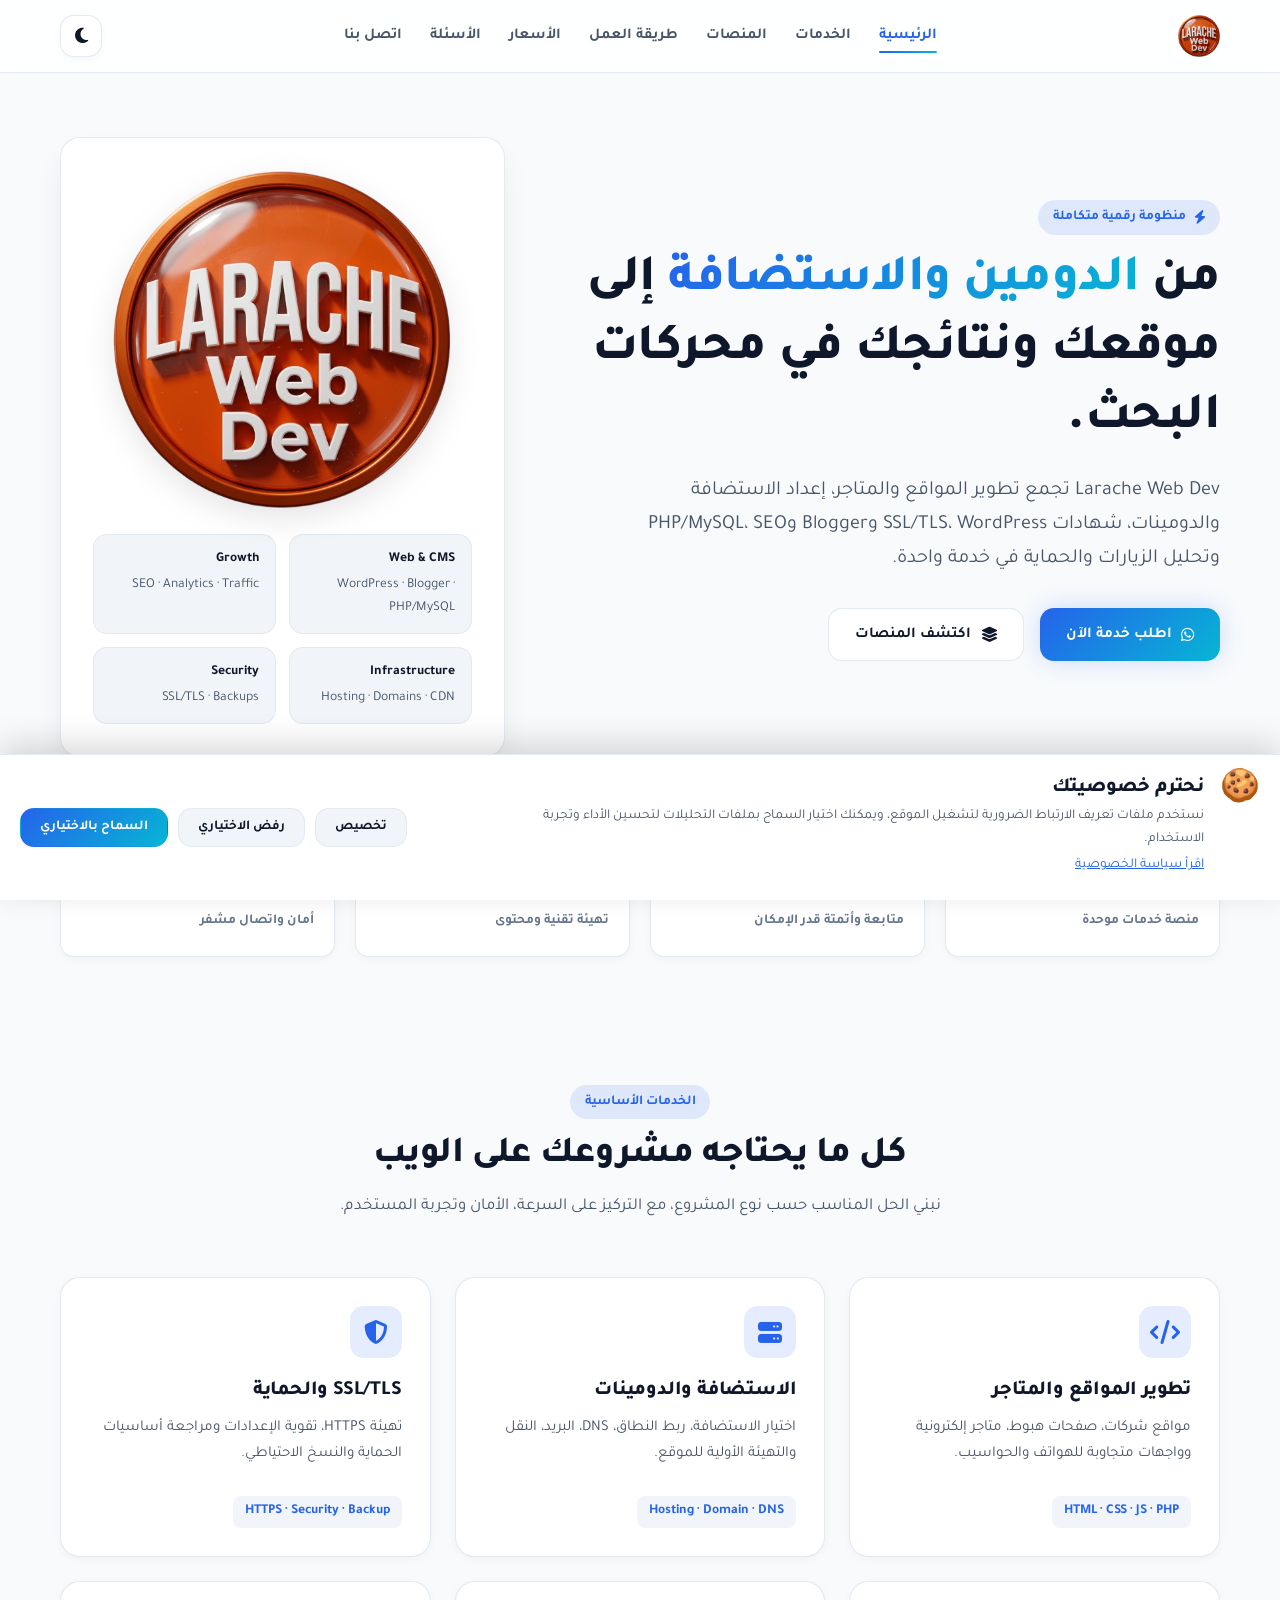
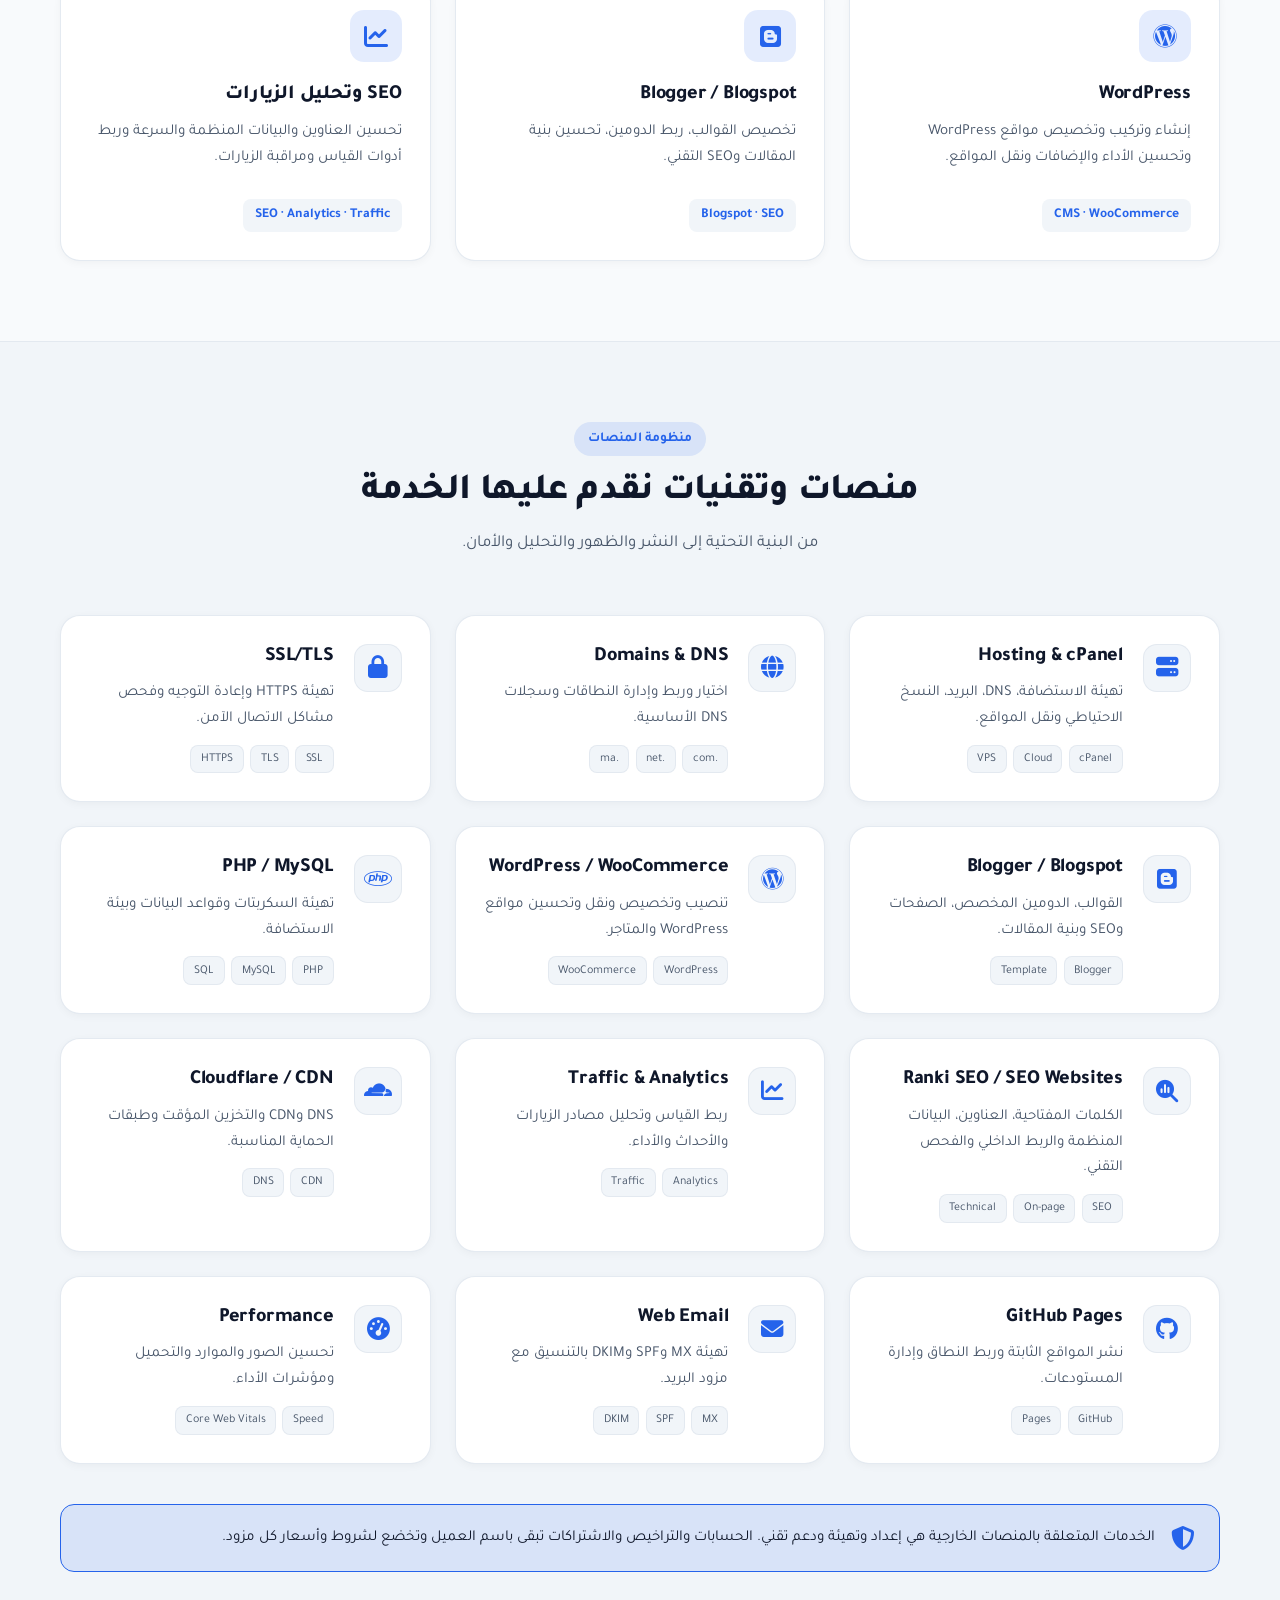
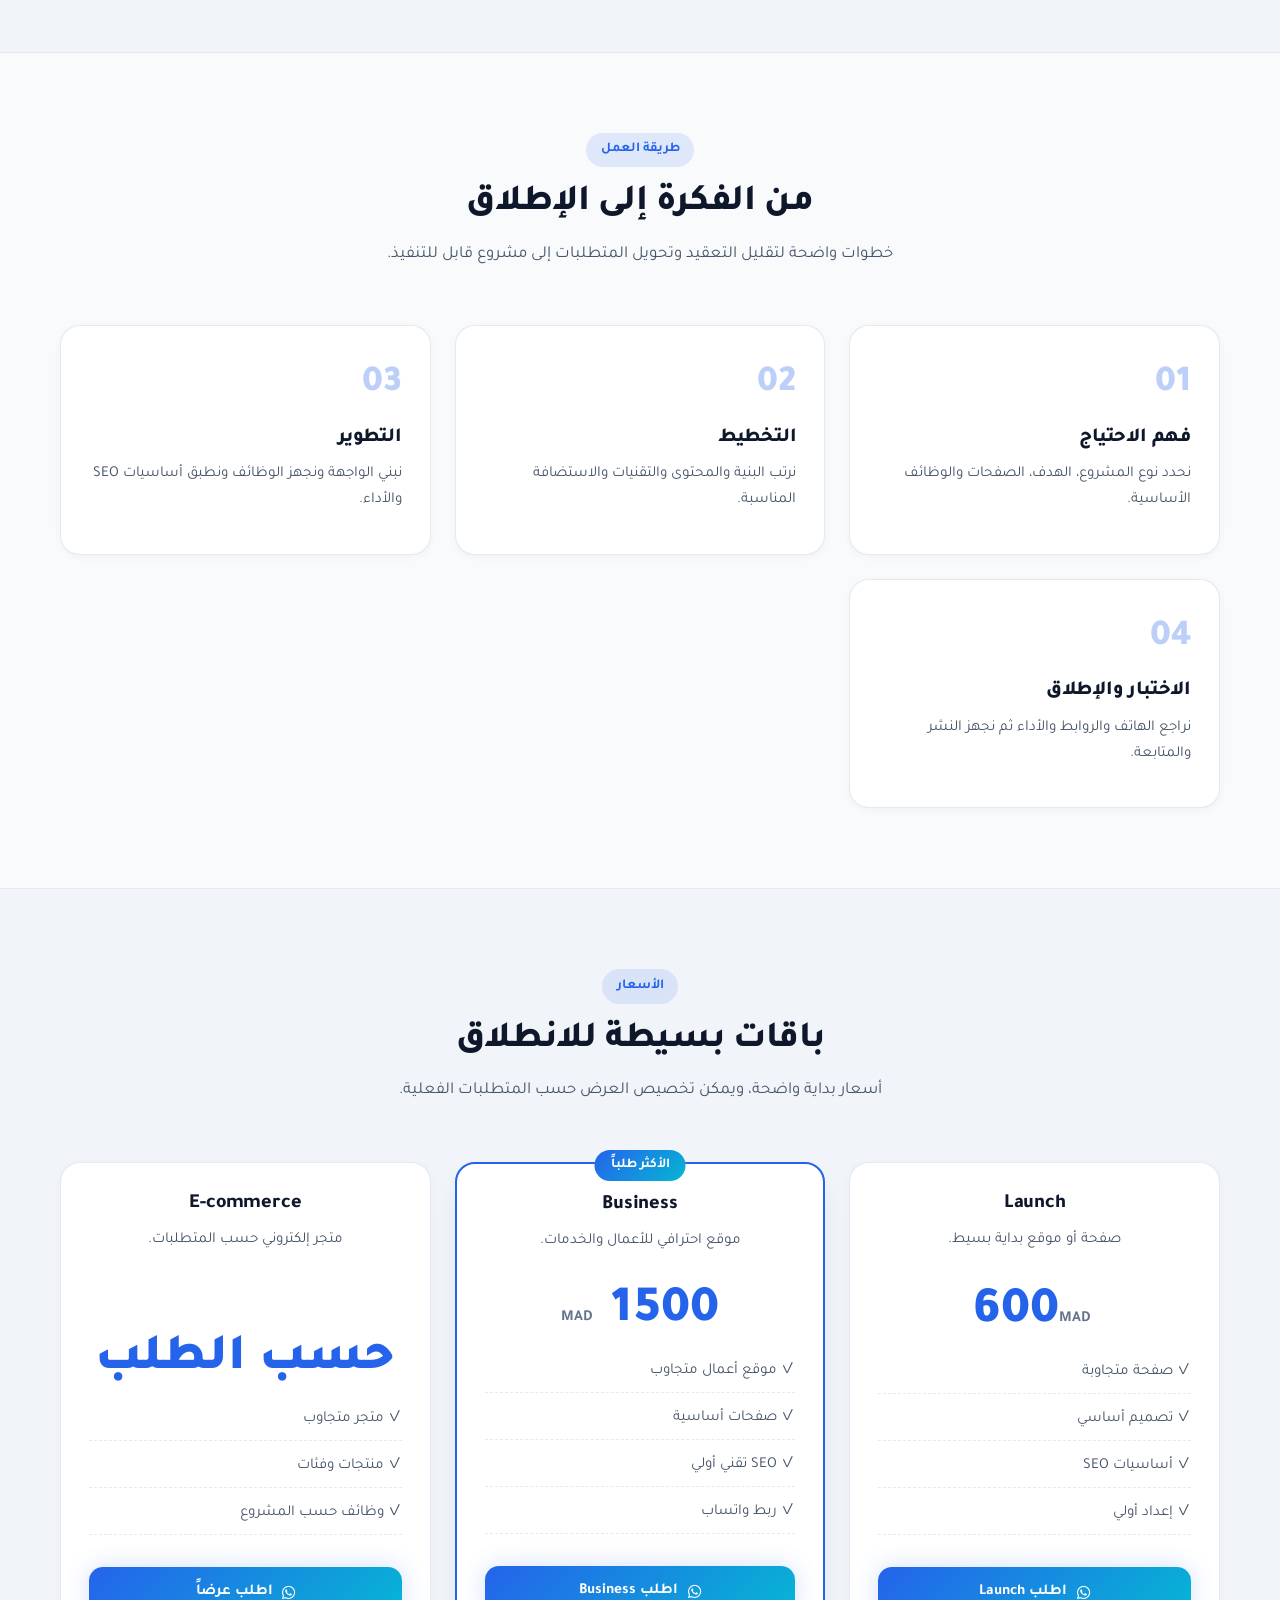
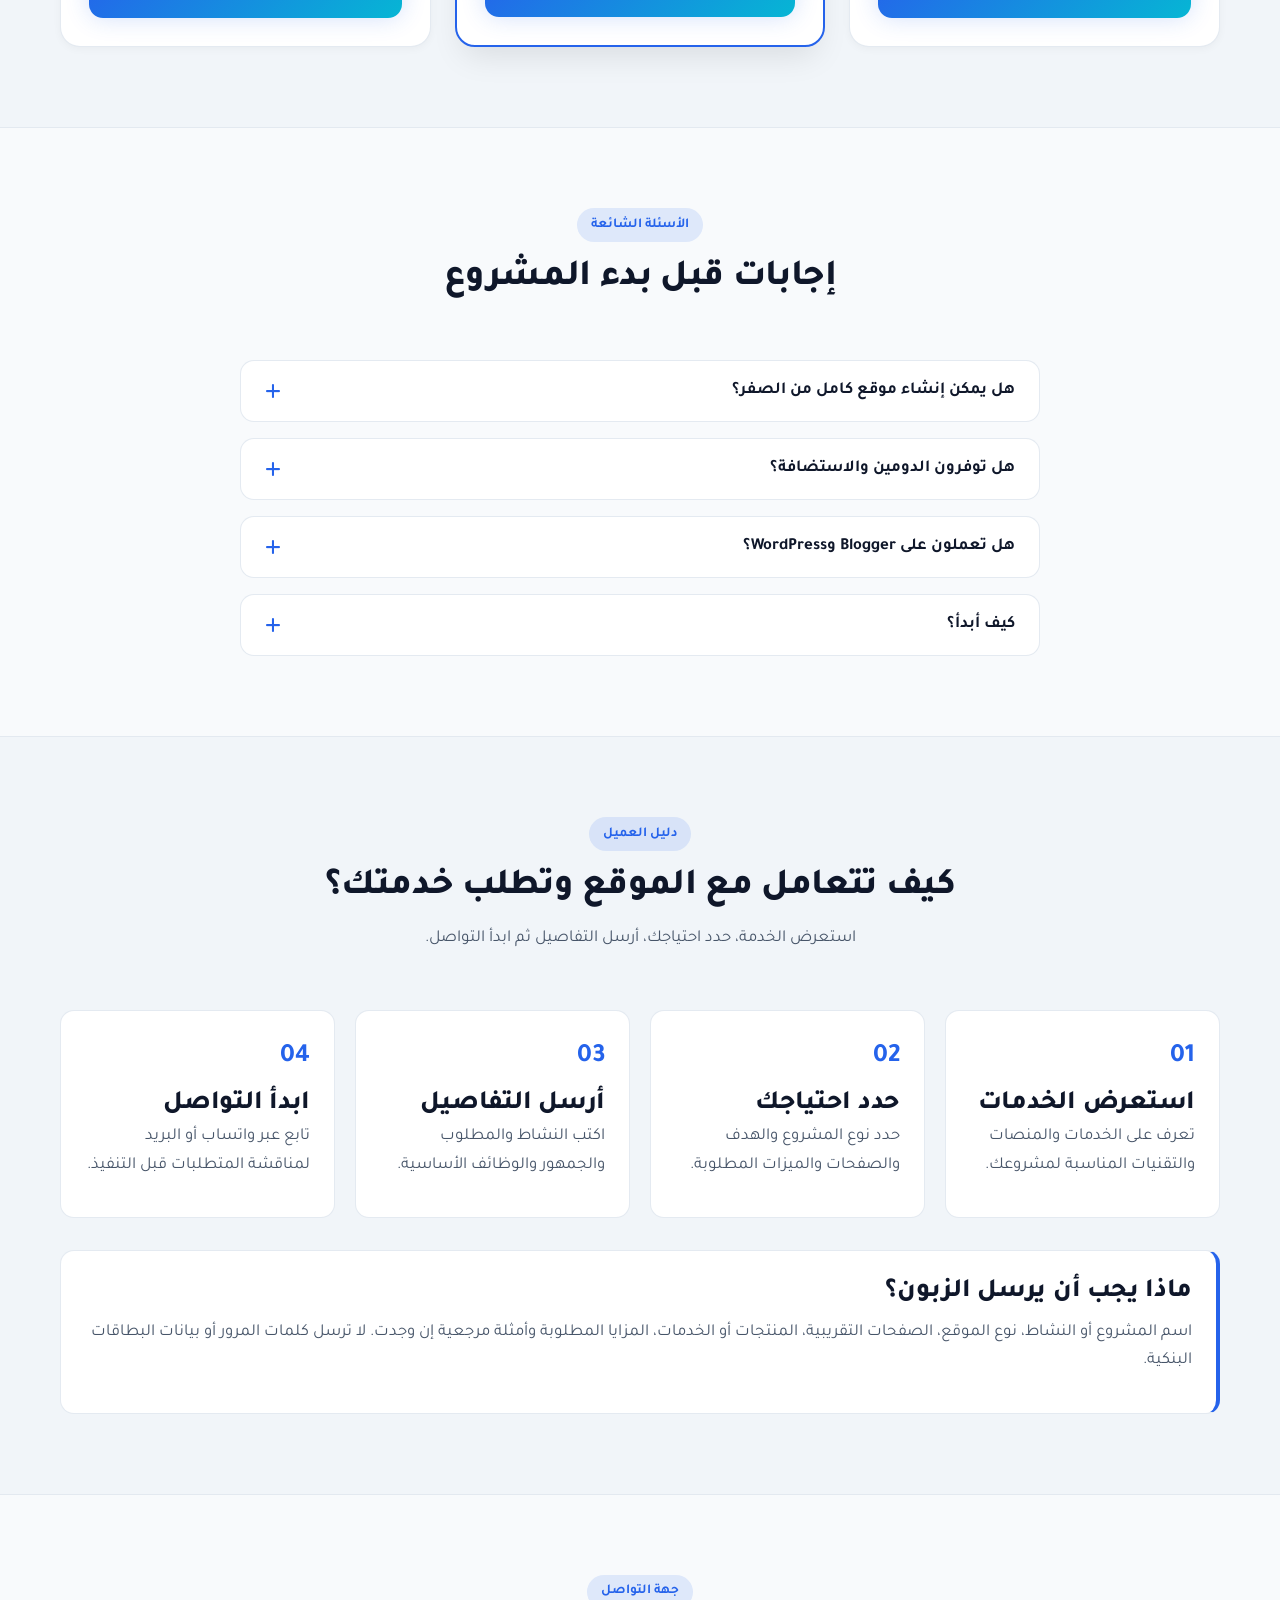
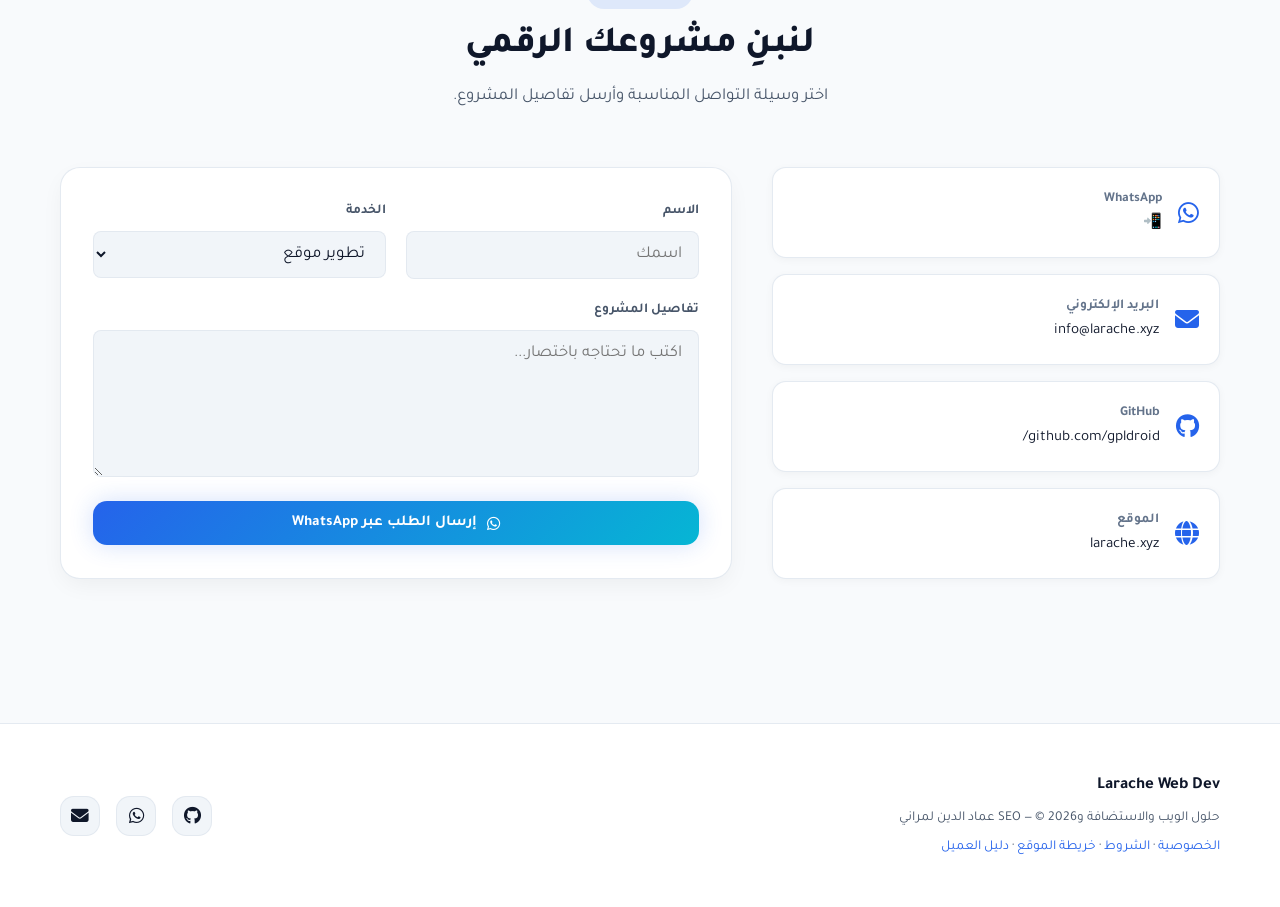
==== index.html @ 4e6a7433 "Fix WhatsApp package prices" ====
<!doctype html>
<html lang="ar" dir="rtl">
<head>
<meta charset="utf-8"><meta name="viewport" content="width=device-width,initial-scale=1">
<meta name="theme-color" content="#0b1220"><meta name="description" content="Larache Web Dev يقدم تطوير المواقع والمتاجر والاستضافة والدومينات وSSL وWordPress وBlogger وPHP/MySQL وSEO وتحليل الزيارات والحماية."> <meta name="keywords" content="Larache Web Dev, تطوير المواقع, تصميم المواقع, برمجة المواقع, استضافة المواقع, حجز الدومينات, شهادات SSL, Blogspot, Blogger, WordPress, PHP, MySQL, SEO, تحسين محركات البحث, زيادة زيارات المواقع, Traffic, Ranki SEO, خدمات الويب, خدمات تقنية, تطوير مواقع المغرب, تصميم مواقع المغرب, برمجة مواقع المغرب, خدمات الويب العرائش, تطوير المواقع العرائش, Larache Web Development"> <meta name="author" content="عماد الدين لمراني"><meta name="robots" content="index,follow,max-image-preview:large">
<link rel="canonical" href="https://larache.xyz/"><link rel="icon" href="/favicon.svg" type="image/svg+xml"><link rel="manifest" href="/manifest.webmanifest">
<meta property="og:type" content="website"><meta property="og:locale" content="ar_MA"><meta property="og:site_name" content="Larache Web Dev"><meta property="og:title" content="Larache Web Dev | حلول الويب والاستضافة وSEO"><meta property="og:description" content="من الدومين والاستضافة إلى تطوير المواقع وSEO والحماية وتحليل الزيارات."><meta property="og:url" content="https://larache.xyz/"><meta property="og:image" content="https://larache.xyz/assets/LARACHE%20LOGO.webp"><meta property="og:image:alt" content="شعار Larache Web Dev"><meta property="og:image:type" content="image/webp"><meta property="og:image:width" content="1200"><meta property="og:image:height" content="675">
<meta name="twitter:card" content="summary_large_image"><meta name="twitter:title" content="Larache Web Dev"><meta name="twitter:description" content="تطوير المواقع والاستضافة والدومينات وSSL وWordPress وBlogger وPHP/MySQL وSEO."><meta name="twitter:image" content="https://larache.xyz/assets/LARACHE%20LOGO.webp"><meta name="twitter:image:alt" content="شعار Larache Web Dev">
<link rel="preload" as="image" href="/assets/LARACHE%20LOGO.webp" type="image/webp" fetchpriority="high"><link rel="preload" as="style" href="/assets/css/style.css"><link rel="stylesheet" href="/assets/css/style.css"><link rel="preconnect" href="https://cdnjs.cloudflare.com" crossorigin><link rel="preload" as="style" href="https://cdnjs.cloudflare.com/ajax/libs/font-awesome/6.5.2/css/all.min.css" crossorigin><link rel="stylesheet" href="https://cdnjs.cloudflare.com/ajax/libs/font-awesome/6.5.2/css/all.min.css" media="print" onload="this.media='all'"><noscript><link rel="stylesheet" href="https://cdnjs.cloudflare.com/ajax/libs/font-awesome/6.5.2/css/all.min.css"></noscript>
<title>Larache Web Dev | تصميم المواقع والاستضافة وSEO</title>
<script type="application/ld+json">{"@context":"https://schema.org","@type":"ProfessionalService","name":"Larache Web Dev","url":"https://larache.xyz/","logo":"https://raw.githubusercontent.com/gpldroid/dev-v2/refs/heads/main/assets/LARACHE%20LOGO.webp","email":"info@larache.xyz","telephone":"+212783539816","areaServed":{"@type":"Country","name":"Morocco"},"founder":{"@type":"Person","name":"عماد الدين لمراني"},"knowsAbout":["Web Development","Hosting","Domains","SSL/TLS","WordPress","Blogger","PHP","MySQL","SEO","Analytics","Security"]}</script> <script async src="https://pagead2.googlesyndication.com/pagead/js/adsbygoogle.js?client=ca-pub-6996931662051674"
     crossorigin="anonymous"></script>
</head>
<body>
<a class="skip" href="#main">تخطي إلى المحتوى</a><div class="progress" id="progress"></div>
<header class="header"><div class="container nav">
<a class="brand" href="/" aria-label="Larache Web Dev"><img src="assets/LARACHE LOGO.webp" width="92" height="46" alt="شعار Larache Web Dev" decoding="async"></a>
<nav class="navlinks" aria-label="التنقل الرئيسي"><a href="#home">الرئيسية</a><a href="#services">الخدمات</a><a href="#platforms">المنصات</a><a href="#process">طريقة العمل</a><a href="#pricing">الأسعار</a><a href="#faq">الأسئلة</a><a href="#contact">اتصل بنا</a></nav>
<div class="actions"><button class="icon-btn" id="themeBtn" aria-label="تبديل المظهر"><i class="fa-solid fa-moon"></i></button><button class="icon-btn menu-btn" id="menuBtn" aria-label="فتح القائمة" aria-expanded="false" aria-controls="mobileNav"><i class="fa-solid fa-bars"></i></button></div></div>
<nav class="mobile-nav container" id="mobileNav" aria-label="التنقل على الهاتف"><a href="#home">الرئيسية</a><a href="#services">الخدمات</a><a href="#platforms">المنصات</a><a href="#process">طريقة العمل</a><a href="#pricing">الأسعار</a><a href="#faq">الأسئلة</a><a href="#contact">اتصل بنا</a></nav></header>
<main id="main">
<section class="hero" id="home"><div class="container hero-grid"><div><span class="eyebrow"><i class="fa-solid fa-bolt"></i> منظومة رقمية متكاملة</span><h1>من <span class="gradient">الدومين والاستضافة</span> إلى موقعك ونتائجك في محركات البحث.</h1><p>Larache Web Dev تجمع تطوير المواقع والمتاجر، إعداد الاستضافة والدومينات، شهادات SSL/TLS، WordPress وBlogger وPHP/MySQL، SEO وتحليل الزيارات والحماية في خدمة واحدة.</p><div class="cta"><a class="btn btn-primary" href="https://wa.me/212783539816"><i class="fa-brands fa-whatsapp"></i> اطلب خدمة الآن</a><a class="btn btn-ghost" href="#platforms"><i class="fa-solid fa-layer-group"></i> اكتشف المنصات</a></div></div><div class="hero-card"><div class="hero-logo"><img src="assets/LARACHE LOGO.webp" width="340" height="220" alt="شعار Larache Web Dev" fetchpriority="high" decoding="async"></div><div class="hero-mini"><div class="mini"><b>Web & CMS</b>WordPress · Blogger · PHP/MySQL</div><div class="mini"><b>Growth</b>SEO · Analytics · Traffic</div><div class="mini"><b>Infrastructure</b>Hosting · Domains · CDN</div><div class="mini"><b>Security</b>SSL/TLS · Backups</div></div></div></div><div class="container metrics"><div class="metric"><b>01</b><small>منصة خدمات موحدة</small></div><div class="metric"><b>24/7</b><small>متابعة وأتمتة قدر الإمكان</small></div><div class="metric"><b>SEO</b><small>تهيئة تقنية ومحتوى</small></div><div class="metric"><b>SSL</b><small>أمان واتصال مشفر</small></div></div></section>
<section class="section" id="services"><div class="container"><div class="section-head"><span class="kicker">الخدمات الأساسية</span><h2>كل ما يحتاجه مشروعك على الويب</h2><p>نبني الحل المناسب حسب نوع المشروع، مع التركيز على السرعة، الأمان وتجربة المستخدم.</p></div><div class="grid services">
<article class="card"><div class="service-icon"><i class="fa-solid fa-code"></i></div><h3>تطوير المواقع والمتاجر</h3><p>مواقع شركات، صفحات هبوط، متاجر إلكترونية وواجهات متجاوبة للهواتف والحواسيب.</p><span class="tag">HTML · CSS · JS · PHP</span></article>
<article class="card"><div class="service-icon"><i class="fa-solid fa-server"></i></div><h3>الاستضافة والدومينات</h3><p>اختيار الاستضافة، ربط النطاق، DNS، البريد، النقل والتهيئة الأولية للموقع.</p><span class="tag">Hosting · Domain · DNS</span></article>
<article class="card"><div class="service-icon"><i class="fa-solid fa-shield-halved"></i></div><h3>SSL/TLS والحماية</h3><p>تهيئة HTTPS، تقوية الإعدادات ومراجعة أساسيات الحماية والنسخ الاحتياطي.</p><span class="tag">HTTPS · Security · Backup</span></article>
<article class="card"><div class="service-icon"><i class="fa-brands fa-wordpress"></i></div><h3>WordPress</h3><p>إنشاء وتركيب وتخصيص مواقع WordPress وتحسين الأداء والإضافات ونقل المواقع.</p><span class="tag">CMS · WooCommerce</span></article>
<article class="card"><div class="service-icon"><i class="fa-brands fa-blogger"></i></div><h3>Blogger / Blogspot</h3><p>تخصيص القوالب، ربط الدومين، تحسين بنية المقالات وSEO التقني.</p><span class="tag">Blogspot · SEO</span></article>
<article class="card"><div class="service-icon"><i class="fa-solid fa-chart-line"></i></div><h3>SEO وتحليل الزيارات</h3><p>تحسين العناوين والبيانات المنظمة والسرعة وربط أدوات القياس ومراقبة الزيارات.</p><span class="tag">SEO · Analytics · Traffic</span></article>
</div></div></section>
<section class="section alt" id="platforms"><div class="container"><div class="section-head"><span class="kicker">منظومة المنصات</span><h2>منصات وتقنيات نقدم عليها الخدمة</h2><p>من البنية التحتية إلى النشر والظهور والتحليل والأمان.</p></div><div class="grid platforms">
<article class="card platform"><div class="platform-icon"><i class="fa-solid fa-server"></i></div><div><h3>Hosting & cPanel</h3><p>تهيئة الاستضافة، DNS، البريد، النسخ الاحتياطي ونقل المواقع.</p><div class="chips"><span>cPanel</span><span>Cloud</span><span>VPS</span></div></div></article>
<article class="card platform"><div class="platform-icon"><i class="fa-solid fa-globe"></i></div><div><h3>Domains & DNS</h3><p>اختيار وربط وإدارة النطاقات وسجلات DNS الأساسية.</p><div class="chips"><span>.com</span><span>.net</span><span>.ma</span></div></div></article>
<article class="card platform"><div class="platform-icon"><i class="fa-solid fa-lock"></i></div><div><h3>SSL/TLS</h3><p>تهيئة HTTPS وإعادة التوجيه وفحص مشاكل الاتصال الآمن.</p><div class="chips"><span>SSL</span><span>TLS</span><span>HTTPS</span></div></div></article>
<article class="card platform"><div class="platform-icon"><i class="fa-brands fa-blogger"></i></div><div><h3>Blogger / Blogspot</h3><p>القوالب، الدومين المخصص، الصفحات وSEO وبنية المقالات.</p><div class="chips"><span>Blogger</span><span>Template</span></div></div></article>
<article class="card platform"><div class="platform-icon"><i class="fa-brands fa-wordpress"></i></div><div><h3>WordPress / WooCommerce</h3><p>تنصيب وتخصيص ونقل وتحسين مواقع WordPress والمتاجر.</p><div class="chips"><span>WordPress</span><span>WooCommerce</span></div></div></article>
<article class="card platform"><div class="platform-icon"><i class="fa-brands fa-php"></i></div><div><h3>PHP / MySQL</h3><p>تهيئة السكربتات وقواعد البيانات وبيئة الاستضافة.</p><div class="chips"><span>PHP</span><span>MySQL</span><span>SQL</span></div></div></article>
<article class="card platform"><div class="platform-icon"><i class="fa-solid fa-magnifying-glass-chart"></i></div><div><h3>Ranki SEO / SEO Websites</h3><p>الكلمات المفتاحية، العناوين، البيانات المنظمة والربط الداخلي والفحص التقني.</p><div class="chips"><span>SEO</span><span>On-page</span><span>Technical</span></div></div></article>
<article class="card platform"><div class="platform-icon"><i class="fa-solid fa-chart-line"></i></div><div><h3>Traffic & Analytics</h3><p>ربط القياس وتحليل مصادر الزيارات والأحداث والأداء.</p><div class="chips"><span>Analytics</span><span>Traffic</span></div></div></article>
<article class="card platform"><div class="platform-icon"><i class="fa-brands fa-cloudflare"></i></div><div><h3>Cloudflare / CDN</h3><p>DNS وCDN والتخزين المؤقت وطبقات الحماية المناسبة.</p><div class="chips"><span>CDN</span><span>DNS</span></div></div></article>
<article class="card platform"><div class="platform-icon"><i class="fa-brands fa-github"></i></div><div><h3>GitHub Pages</h3><p>نشر المواقع الثابتة وربط النطاق وإدارة المستودعات.</p><div class="chips"><span>GitHub</span><span>Pages</span></div></div></article>
<article class="card platform"><div class="platform-icon"><i class="fa-solid fa-envelope"></i></div><div><h3>Web Email</h3><p>تهيئة MX وSPF وDKIM بالتنسيق مع مزود البريد.</p><div class="chips"><span>MX</span><span>SPF</span><span>DKIM</span></div></div></article>
<article class="card platform"><div class="platform-icon"><i class="fa-solid fa-gauge-high"></i></div><div><h3>Performance</h3><p>تحسين الصور والموارد والتحميل ومؤشرات الأداء.</p><div class="chips"><span>Speed</span><span>Core Web Vitals</span></div></div></article>
</div><div class="notice"><i class="fa-solid fa-shield-halved"></i><p>الخدمات المتعلقة بالمنصات الخارجية هي إعداد وتهيئة ودعم تقني. الحسابات والتراخيص والاشتراكات تبقى باسم العميل وتخضع لشروط وأسعار كل مزود.</p></div></div></section>
<section class="section" id="process"><div class="container"><div class="section-head"><span class="kicker">طريقة العمل</span><h2>من الفكرة إلى الإطلاق</h2><p>خطوات واضحة لتقليل التعقيد وتحويل المتطلبات إلى مشروع قابل للتنفيذ.</p></div><div class="grid process"><article class="card step"><span class="step-no">01</span><h3>فهم الاحتياج</h3><p>نحدد نوع المشروع، الهدف، الصفحات والوظائف الأساسية.</p></article><article class="card step"><span class="step-no">02</span><h3>التخطيط</h3><p>نرتب البنية والمحتوى والتقنيات والاستضافة المناسبة.</p></article><article class="card step"><span class="step-no">03</span><h3>التطوير</h3><p>نبني الواجهة ونجهز الوظائف ونطبق أساسيات SEO والأداء.</p></article><article class="card step"><span class="step-no">04</span><h3>الاختبار والإطلاق</h3><p>نراجع الهاتف والروابط والأداء ثم نجهز النشر والمتابعة.</p></article></div></div></section>
<section class="section alt" id="pricing"><div class="container"><div class="section-head"><span class="kicker">الأسعار</span><h2>باقات بسيطة للانطلاق</h2><p>أسعار بداية واضحة، ويمكن تخصيص العرض حسب المتطلبات الفعلية.</p></div><div class="grid pricing"><article class="card price"><h3>Launch</h3><p>صفحة أو موقع بداية بسيط.</p><div class="amount">600<small>MAD</small></div><ul class="features"><li>✓ صفحة متجاوبة</li><li>✓ تصميم أساسي</li><li>✓ أساسيات SEO</li><li>✓ إعداد أولي</li></ul><a class="btn btn-primary" href="https://wa.me/212783539816?text=أريد%20باقة%20Launch%20بسعر%20600%20درهم"><i class="fa-brands fa-whatsapp"></i> اطلب Launch</a></article><article class="card price featured"><span class="badge">الأكثر طلباً</span><h3>Business</h3><p>موقع احترافي للأعمال والخدمات.</p><div class="amount">1500 <small>MAD</small></div><ul class="features"><li>✓ موقع أعمال متجاوب</li><li>✓ صفحات أساسية</li><li>✓ SEO تقني أولي</li><li>✓ ربط واتساب</li></ul><a class="btn btn-primary" href="https://wa.me/212783539816?text=أريد%20باقة%20Business%20بسعر%201500%20درهم"><i class="fa-brands fa-whatsapp"></i> اطلب Business</a></article><article class="card price"><h3>E-commerce</h3><p>متجر إلكتروني حسب المتطلبات.</p><div class="amount">حسب الطلب</div><ul class="features"><li>✓ متجر متجاوب</li><li>✓ منتجات وفئات</li><li>✓ وظائف حسب المشروع</li></ul><a class="btn btn-primary" href="https://wa.me/212783539816?text=أريد%20عرض%20سعر%20لمتجر%20إلكتروني"><i class="fa-brands fa-whatsapp"></i> اطلب عرضاً</a></article></div></div></section>
<section class="section" id="faq"><div class="container"><div class="section-head"><span class="kicker">الأسئلة الشائعة</span><h2>إجابات قبل بدء المشروع</h2></div><div class="faq"><div class="faq-item"><button class="faq-q" type="button">هل يمكن إنشاء موقع كامل من الصفر؟<i class="fa-solid fa-plus"></i></button><div class="faq-a"><p>نعم، يمكن بناء موقع شركة أو صفحة هبوط أو متجر حسب المتطلبات، مع تصميم متجاوب وتجهيزات أساسية للأداء وSEO.</p></div></div><div class="faq-item"><button class="faq-q" type="button">هل توفرون الدومين والاستضافة؟<i class="fa-solid fa-plus"></i></button><div class="faq-a"><p>نساعد في الاختيار والشراء والربط والتهيئة. الحسابات والاشتراكات تكون باسم العميل.</p></div></div><div class="faq-item"><button class="faq-q" type="button">هل تعملون على Blogger وWordPress؟<i class="fa-solid fa-plus"></i></button><div class="faq-a"><p>نعم، تشمل الخدمات التخصيص والتهيئة والنقل وتحسين البنية والأداء وSEO حسب المنصة.</p></div></div><div class="faq-item"><button class="faq-q" type="button">كيف أبدأ؟<i class="fa-solid fa-plus"></i></button><div class="faq-a"><p>أرسل وصفاً مختصراً للمشروع عبر نموذج التواصل أو واتساب، وسنحدد المتطلبات والخطوة التالية.</p></div></div></div></div></section>
<section class="section alt" id="guide"><div class="container"><div class="section-head"><span class="kicker">دليل العميل</span><h2>كيف تتعامل مع الموقع وتطلب خدمتك؟</h2><p>استعرض الخدمة، حدد احتياجك، أرسل التفاصيل ثم ابدأ التواصل.</p></div><div class="guide-grid"><article class="guide-card"><b>01</b><h3>استعرض الخدمات</h3><p>تعرف على الخدمات والمنصات والتقنيات المناسبة لمشروعك.</p></article><article class="guide-card"><b>02</b><h3>حدد احتياجك</h3><p>حدد نوع المشروع والهدف والصفحات والميزات المطلوبة.</p></article><article class="guide-card"><b>03</b><h3>أرسل التفاصيل</h3><p>اكتب النشاط والمطلوب والجمهور والوظائف الأساسية.</p></article><article class="guide-card"><b>04</b><h3>ابدأ التواصل</h3><p>تابع عبر واتساب أو البريد لمناقشة المتطلبات قبل التنفيذ.</p></article></div><div class="guide-note"><h3>ماذا يجب أن يرسل الزبون؟</h3><p>اسم المشروع أو النشاط، نوع الموقع، الصفحات التقريبية، المنتجات أو الخدمات، المزايا المطلوبة وأمثلة مرجعية إن وجدت. لا ترسل كلمات المرور أو بيانات البطاقات البنكية.</p></div></div></section>
<section class="section" id="contact"><div class="container"><div class="section-head"><span class="kicker">جهة التواصل</span><h2>لنبنِ مشروعك الرقمي</h2><p>اختر وسيلة التواصل المناسبة وأرسل تفاصيل المشروع.</p></div><div class="contact"><div class="contact-info"><a class="contact-item" href="https://wa.me/212783539816"><i class="fa-brands fa-whatsapp"></i><span><b>WhatsApp</b>📲</span></a><a class="contact-item" href="mailto:info@larache.xyz"><i class="fa-solid fa-envelope"></i><span><b>البريد الإلكتروني</b>info@larache.xyz</span></a><a class="contact-item" href="https://github.com/gpldroid/"><i class="fa-brands fa-github"></i><span><b>GitHub</b>github.com/gpldroid/</span></a><div class="contact-item"><i class="fa-solid fa-globe"></i><span><b>الموقع</b>larache.xyz</span></div></div><form class="form" id="contactForm"><div class="form-grid"><div class="field"><label for="name">الاسم</label><input id="name" name="name" required autocomplete="name" placeholder="اسمك"></div><div class="field"><label for="service">الخدمة</label><select id="service" name="service"><option>تطوير موقع</option><option>متجر إلكتروني</option><option>WordPress</option><option>Blogger</option><option>استضافة ودومين</option><option>SEO</option><option>SSL / حماية</option><option>أخرى</option></select></div><div class="field full"><label for="message">تفاصيل المشروع</label><textarea id="message" name="message" rows="6" required placeholder="اكتب ما تحتاجه باختصار..."></textarea></div></div><button class="btn btn-primary" type="submit"><i class="fa-brands fa-whatsapp"></i> إرسال الطلب عبر WhatsApp</button></form></div></div></section>
</main>
<a class="float-wa" href="https://wa.me/212783539816" target="_blank" rel="noopener" aria-label="تواصل عبر WhatsApp" title="WhatsApp"><i class="fa-brands fa-whatsapp"></i></a>
<footer class="footer"><div class="container footer-grid"><div><strong>Larache Web Dev</strong><p>حلول الويب والاستضافة وSEO — © <span id="year"></span> عماد الدين لمراني</p><p><a href="/privacy.html">الخصوصية</a> · <a href="/terms.html">الشروط</a> · <a href="/sitemap.html">خريطة الموقع</a> · <a href="/instructions.html">دليل العميل</a></p></div><div class="social"><a href="https://github.com/gpldroid/dev-v2" aria-label="GitHub"><i class="fa-brands fa-github"></i></a><a href="https://wa.me/212783539816" aria-label="WhatsApp"><i class="fa-brands fa-whatsapp"></i></a><a href="mailto:info@larache.xyz" aria-label="Email"><i class="fa-solid fa-envelope"></i></a></div></div></footer>
<script src="/assets/js/app.js"></script>
<script src="/assets/js/consent.js" defer></script>
</body></html>
---- assets/css/style.css ----
/* ==========================================================================

FONTS IMPORT & ROOT VARIABLES
========================================================================== */
@import url('https://fonts.googleapis.com/css2?family=Cairo:wght@400;600;700;800&family=IBM+Plex+Sans+Arabic:wght@400;500;600;700&family=Tajawal:wght@400;500;700;800;900&display=swap');

:root {
/* Typography */
--font-main: 'Tajawal', 'Cairo', 'IBM Plex Sans Arabic', system-ui, -apple-system, sans-serif;
--lh-body: 1.7;
--lh-heading: 1.35;

/* Font Scale (Fluid Typography) */
--fs-xs: clamp(0.75rem, 0.72rem + 0.2vw, 0.85rem);
--fs-sm: clamp(0.85rem, 0.8rem + 0.3vw, 0.95rem);
--fs-base: clamp(0.95rem, 0.9rem + 0.35vw, 1.05rem);
--fs-md: clamp(1.1rem, 1rem + 0.5vw, 1.25rem);
--fs-lg: clamp(1.35rem, 1.25rem + 0.7vw, 1.65rem);
--fs-xl: clamp(1.75rem, 1.5rem + 1.2vw, 2.3rem);
--fs-2xl: clamp(2.2rem, 1.8rem + 1.8vw, 3.2rem);

/* Light Theme Colors */
--bg-main: #f8fafc;
--bg-card: #ffffff;
--bg-alt: #f1f5f9;
--bg-header: rgba(255, 255, 255, 0.85);
--bg-glass: rgba(255, 255, 255, 0.75);

--text-primary: #0f172a;
--text-secondary: #475569;
--text-muted: #64748b;

--border-color: rgba(226, 232, 240, 0.9);
--border-glass: rgba(255, 255, 255, 0.4);

/* Brand Colors & Gradients */
--brand-primary: #2563eb;
--brand-hover: #1d4ed8;
--brand-accent: #06b6d4;
--brand-gradient: linear-gradient(135deg, #2563eb 0%, #06b6d4 100%);
--brand-glow: rgba(37, 99, 235, 0.12);

/* Shadows & Glassmorphism */
--shadow-sm: 0 2px 8px rgba(0, 0, 0, 0.04);
--shadow-md: 0 8px 24px -4px rgba(0, 0, 0, 0.06);
--shadow-lg: 0 16px 32px -8px rgba(0, 0, 0, 0.1);
--shadow-glow: 0 0 25px rgba(37, 99, 235, 0.2);

/* Layout & Corners */
--radius-sm: 8px;
--radius-md: 14px;
--radius-lg: 20px;
--radius-full: 9999px;
--transition: all 0.3s cubic-bezier(0.4, 0, 0.2, 1);
--container-max: 1200px;
}

/* Dark Theme Overrides (Controlled via html.dark in app.js) */
html.dark {
--bg-main: #0b1220;
--bg-card: #111a2e;
--bg-alt: #0e1628;
--bg-header: rgba(11, 18, 32, 0.85);
--bg-glass: rgba(17, 26, 46, 0.75);

--text-primary: #f8fafc;
--text-secondary: #cbd5e1;
--text-muted: #94a3b8;

--border-color: rgba(255, 255, 255, 0.08);
--border-glass: rgba(255, 255, 255, 0.12);

--brand-primary: #3b82f6;
--brand-hover: #60a5fa;
--brand-accent: #22d3ee;
--brand-gradient: linear-gradient(135deg, #3b82f6 0%, #22d3ee 100%);
--brand-glow: rgba(59, 130, 246, 0.2);

--shadow-sm: 0 2px 8px rgba(0, 0, 0, 0.3);
--shadow-md: 0 10px 30px -5px rgba(0, 0, 0, 0.4);
--shadow-lg: 0 20px 40px -10px rgba(0, 0, 0, 0.5);
--shadow-glow: 0 0 30px rgba(59, 130, 246, 0.25);
}

/* ==========================================================================
2. GLOBAL BASE STYLES & RESET
========================================================================== */
*, *::before, *::after {
box-sizing: border-box;
margin: 0;
padding: 0;
}

html {
scroll-behavior: smooth;
font-size: 16px;
text-size-adjust: 100%;
}

body {
font-family: var(--font-main);
font-size: var(--fs-base);
line-height: var(--lh-body);
color: var(--text-primary);
background-color: var(--bg-main);
direction: rtl;
text-align: right;
overflow-x: hidden;
transition: background-color 0.3s ease, color 0.3s ease;
min-height: 100vh;
}

/* Lock scrolling only when modal explicitly requests it */
body.cookie-lock {
overflow: hidden !important;
}

a {
color: var(--brand-primary);
text-decoration: none;
transition: var(--transition);
pointer-events: auto;
}

a:hover {
color: var(--brand-hover);
}

img {
max-width: 100%;
height: auto;
display: block;
}

button, input, select, textarea {
font-family: inherit;
font-size: inherit;
color: inherit;
border: none;
outline: none;
background: none;
}

button {
cursor: pointer;
pointer-events: auto;
}

/* Skip link for Accessibility */
.skip {
position: absolute;
top: -100px;
right: 1rem;
background: var(--brand-primary);
color: #fff;
padding: 0.5rem 1rem;
border-radius: var(--radius-sm);
z-index: 10001;
transition: top 0.2s ease;
}

.skip:focus {
top: 1rem;
}

/* Scroll Progress Bar (Controlled via #progress in app.js) */
.progress {
position: fixed;
top: 0;
right: 0;
left: 0;
height: 3px;
background: var(--brand-gradient);
z-index: 10001;
transform-origin: right;
pointer-events: none;
width: 0%;
transition: width 0.1s linear;
}

.container {
width: 100%;
max-width: var(--container-max);
margin-inline: auto;
padding-inline: 1.25rem;
}

/* ==========================================================================
3. TYPOGRAPHY & HEADINGS
========================================================================== */
h1, h2, h3, h4, h5, h6 {
line-height: var(--lh-heading);
color: var(--text-primary);
font-weight: 800;
letter-spacing: -0.01em;
}

h1 { font-size: var(--fs-2xl); }
h2 { font-size: var(--fs-xl); }
h3 { font-size: var(--fs-lg); }

p {
color: var(--text-secondary);
margin-bottom: 0.8rem;
}

.gradient {
background: var(--brand-gradient);
-webkit-background-clip: text;
-webkit-text-fill-color: transparent;
display: inline-block;
}

.eyebrow, .kicker {
display: inline-flex;
align-items: center;
gap: 0.5rem;
font-size: var(--fs-xs);
font-weight: 700;
color: var(--brand-primary);
background: var(--brand-glow);
padding: 0.35rem 0.9rem;
border-radius: var(--radius-full);
margin-bottom: 0.75rem;
text-transform: uppercase;
}

/* ==========================================================================
4. HEADER & NAVIGATION
========================================================================== */
.header {
position: sticky;
top: 0;
z-index: 1000;
background: var(--bg-header);
backdrop-filter: blur(12px);
-webkit-backdrop-filter: blur(12px);
border-bottom: 1px solid var(--border-color);
transition: var(--transition);
}

.nav {
display: flex;
align-items: center;
justify-content: space-between;
height: 72px;
}

.brand img {
height: 42px;
width: auto;
object-fit: contain;
}

.navlinks {
display: flex;
align-items: center;
gap: 1.75rem;
}

.navlinks a {
color: var(--text-secondary);
font-weight: 600;
font-size: var(--fs-sm);
position: relative;
padding: 0.25rem 0;
}

.navlinks a:hover,
.navlinks a.active {
color: var(--brand-primary);
}

.navlinks a::after {
content: '';
position: absolute;
bottom: 0;
right: 0;
width: 0;
height: 2px;
background: var(--brand-gradient);
transition: var(--transition);
border-radius: var(--radius-full);
}

.navlinks a:hover::after,
.navlinks a.active::after {
width: 100%;
}

.actions {
display: flex;
align-items: center;
gap: 0.75rem;
}

.icon-btn {
width: 42px;
height: 42px;
display: inline-flex;
align-items: center;
justify-content: center;
border-radius: var(--radius-md);
background: var(--bg-card);
border: 1px solid var(--border-color);
color: var(--text-primary);
font-size: 1.1rem;
transition: var(--transition);
box-shadow: var(--shadow-sm);
cursor: pointer;
}

.icon-btn:hover {
background: var(--brand-glow);
border-color: var(--brand-primary);
color: var(--brand-primary);
transform: translateY(-2px);
}

.menu-btn {
display: none;
}

/* Mobile Nav Menu (Controlled via #mobileNav.open in app.js) */
.mobile-nav {
display: none;
flex-direction: column;
gap: 0.5rem;
padding: 1rem;
background: var(--bg-card);
border-bottom: 1px solid var(--border-color);
box-shadow: var(--shadow-md);
}

.mobile-nav.open {
display: flex;
}

.mobile-nav a {
padding: 0.75rem 1rem;
font-weight: 600;
color: var(--text-primary);
border-radius: var(--radius-sm);
}

.mobile-nav a:hover,
.mobile-nav a.active {
background: var(--bg-alt);
color: var(--brand-primary);
}

@media (max-width: 900px) {
.navlinks { display: none; }
.menu-btn { display: inline-flex; }
}

/* ==========================================================================
5. BUTTONS & UI ELEMENTS
========================================================================== */
.btn {
display: inline-flex;
align-items: center;
justify-content: center;
gap: 0.6rem;
padding: 0.8rem 1.6rem;
font-size: var(--fs-sm);
font-weight: 700;
border-radius: var(--radius-md);
transition: var(--transition);
text-align: center;
cursor: pointer;
white-space: nowrap;
}

.btn-primary {
background: var(--brand-gradient);
color: #ffffff !important;
box-shadow: var(--shadow-glow);
}

.btn-primary:hover {
transform: translateY(-3px);
box-shadow: 0 10px 25px rgba(37, 99, 235, 0.35);
}

.btn-ghost {
background: var(--bg-card);
color: var(--text-primary);
border: 1px solid var(--border-color);
}

.btn-ghost:hover {
background: var(--bg-alt);
border-color: var(--brand-primary);
color: var(--brand-primary);
transform: translateY(-3px);
}

/* ==========================================================================
6. HERO SECTION
========================================================================== */
.hero {
padding: 4rem 0 3rem;
position: relative;
}

.hero-grid {
display: grid;
grid-template-columns: 1.2fr 0.8fr;
gap: 3rem;
align-items: center;
}

.hero h1 {
margin-bottom: 1.25rem;
}

.hero p {
font-size: var(--fs-md);
margin-bottom: 2rem;
max-width: 600px;
}

.cta {
display: flex;
flex-wrap: wrap;
gap: 1rem;
margin-bottom: 2rem;
}

.hero-card {
background: var(--bg-card);
border: 1px solid var(--border-color);
border-radius: var(--radius-lg);
padding: 2rem;
box-shadow: var(--shadow-lg);
text-align: center;
backdrop-filter: blur(10px);
position: relative;
}

.hero-logo img {
margin: 0 auto 1.5rem;
filter: drop-shadow(0 10px 15px rgba(0, 0, 0, 0.1));
}

.hero-mini {
display: grid;
grid-template-columns: repeat(2, 1fr);
gap: 0.8rem;
}

.mini {
background: var(--bg-alt);
padding: 0.8rem 1rem;
border-radius: var(--radius-md);
font-size: var(--fs-xs);
color: var(--text-secondary);
text-align: right;
border: 1px solid var(--border-color);
}

.mini b {
display: block;
color: var(--text-primary);
font-weight: 700;
margin-bottom: 0.2rem;
}

/* Metrics Bar */
.metrics {
display: grid;
grid-template-columns: repeat(auto-fit, minmax(180px, 1fr));
gap: 1.25rem;
margin-top: 3.5rem;
padding-top: 2rem;
border-top: 1px solid var(--border-color);
}

.metric {
background: var(--bg-card);
padding: 1.25rem;
border-radius: var(--radius-md);
border: 1px solid var(--border-color);
box-shadow: var(--shadow-sm);
}

.metric b {
font-size: var(--fs-xl);
color: var(--brand-primary);
display: block;
font-weight: 900;
line-height: 1.1;
}

.metric small {
font-size: var(--fs-xs);
color: var(--text-muted);
font-weight: 600;
}

@media (max-width: 900px) {
.hero-grid { grid-template-columns: 1fr; gap: 2.5rem; }
.hero { text-align: center; }
.hero p { margin-inline: auto; }
.cta { justify-content: center; }
.mini { text-align: center; }
}

/* ==========================================================================
7. SECTIONS & CARDS
========================================================================== */
.section {
padding: 5rem 0;
}

.section.alt {
background: var(--bg-alt);
border-block: 1px solid var(--border-color);
}

.section-head {
text-align: center;
max-width: 650px;
margin: 0 auto 3.5rem;
}

.section-head h2 {
margin-bottom: 0.75rem;
}

.grid {
display: grid;
grid-template-columns: repeat(auto-fit, minmax(300px, 1fr));
gap: 1.5rem;
}

/* Standard Card Style */
.card {
background: var(--bg-card);
border: 1px solid var(--border-color);
border-radius: var(--radius-lg);
padding: 1.75rem;
transition: var(--transition);
box-shadow: var(--shadow-sm);
display: flex;
flex-direction: column;
position: relative;
}

.card:hover {
transform: translateY(-5px);
box-shadow: var(--shadow-md);
border-color: var(--brand-primary);
}

/* Services */
.service-icon {
width: 52px;
height: 52px;
background: var(--brand-glow);
color: var(--brand-primary);
border-radius: var(--radius-md);
display: flex;
align-items: center;
justify-content: center;
font-size: 1.5rem;
margin-bottom: 1.25rem;
}

.card h3 {
margin-bottom: 0.6rem;
font-size: var(--fs-md);
}

.card p {
font-size: var(--fs-sm);
flex-grow: 1;
}

.tag {
display: inline-block;
margin-top: 1rem;
font-size: var(--fs-xs);
color: var(--brand-primary);
font-weight: 700;
background: var(--bg-alt);
padding: 0.3rem 0.75rem;
border-radius: var(--radius-sm);
width: fit-content;
}

/* Platforms Grid */
.platform {
flex-direction: row;
gap: 1.25rem;
align-items: flex-start;
}

.platform-icon {
width: 48px;
height: 48px;
background: var(--bg-alt);
color: var(--brand-primary);
border-radius: var(--radius-md);
display: flex;
align-items: center;
justify-content: center;
font-size: 1.4rem;
flex-shrink: 0;
border: 1px solid var(--border-color);
}

.chips {
display: flex;
flex-wrap: wrap;
gap: 0.4rem;
margin-top: 0.8rem;
}

.chips span {
font-size: 0.75rem;
background: var(--bg-alt);
padding: 0.2rem 0.6rem;
border-radius: var(--radius-sm);
color: var(--text-secondary);
border: 1px solid var(--border-color);
}

.notice {
margin-top: 2.5rem;
background: var(--brand-glow);
border: 1px solid var(--brand-primary);
border-radius: var(--radius-md);
padding: 1.25rem 1.5rem;
display: flex;
align-items: center;
gap: 1rem;
}

.notice i {
font-size: 1.5rem;
color: var(--brand-primary);
}

.notice p {
margin: 0;
font-size: var(--fs-sm);
color: var(--text-primary);
}

/* Process Steps */
.step {
position: relative;
}

.step-no {
font-size: var(--fs-xl);
font-weight: 900;
color: var(--brand-primary);
opacity: 0.3;
margin-bottom: 0.5rem;
}

/* ==========================================================================
8. PRICING SECTION
========================================================================== */
.pricing {
grid-template-columns: repeat(auto-fit, minmax(280px, 1fr));
align-items: stretch;
}

.price {
text-align: center;
position: relative;
}

.price.featured {
border: 2px solid var(--brand-primary);
box-shadow: var(--shadow-lg);
}

.price .badge {
position: absolute;
top: -14px;
right: 50%;
transform: translateX(50%);
background: var(--brand-gradient);
color: #fff;
padding: 0.25rem 1rem;
border-radius: var(--radius-full);
font-size: var(--fs-xs);
font-weight: 700;
}

.amount {
font-size: var(--fs-2xl);
font-weight: 900;
color: var(--brand-primary);
margin: 1.25rem 0;
line-height: 1;
}

.amount small {
font-size: var(--fs-sm);
color: var(--text-muted);
font-weight: 600;
margin-right: 0.3rem;
}

.features {
list-style: none;
margin-bottom: 2rem;
text-align: right;
display: flex;
flex-direction: column;
gap: 0.75rem;
}

.features li {
font-size: var(--fs-sm);
color: var(--text-secondary);
border-bottom: 1px dashed var(--border-color);
padding-bottom: 0.5rem;
}

.price .btn {
width: 100%;
margin-top: auto;
}

/* ==========================================================================
9. FAQ ACCORDION (Controlled via .faq-item.open in app.js)
========================================================================== */
.faq {
max-width: 800px;
margin: 0 auto;
display: flex;
flex-direction: column;
gap: 1rem;
}

.faq-item {
background: var(--bg-card);
border: 1px solid var(--border-color);
border-radius: var(--radius-md);
overflow: hidden;
transition: var(--transition);
}

.faq-q {
width: 100%;
padding: 1.25rem 1.5rem;
text-align: right;
font-weight: 700;
font-size: var(--fs-base);
color: var(--text-primary);
display: flex;
justify-content: space-between;
align-items: center;
gap: 1rem;
cursor: pointer;
}

.faq-q i {
color: var(--brand-primary);
transition: transform 0.3s ease;
}

.faq-a {
max-height: 0;
overflow: hidden;
transition: max-height 0.35s cubic-bezier(0, 1, 0, 1), padding 0.35s ease;
padding: 0 1.5rem;
background: var(--bg-alt);
}

.faq-item.open .faq-a {
max-height: 500px;
padding: 1rem 1.5rem 1.5rem;
transition: max-height 0.35s cubic-bezier(1, 0, 1, 0), padding 0.35s ease;
}

.faq-a p {
margin: 0;
font-size: var(--fs-sm);
}

/* ==========================================================================
10. GUIDE SECTION
========================================================================== */
.guide-grid {
display: grid;
grid-template-columns: repeat(auto-fit, minmax(220px, 1fr));
gap: 1.25rem;
margin-bottom: 2rem;
}

.guide-card {
background: var(--bg-card);
border: 1px solid var(--border-color);
padding: 1.5rem;
border-radius: var(--radius-md);
}

.guide-card b {
font-size: var(--fs-lg);
color: var(--brand-primary);
display: block;
margin-bottom: 0.5rem;
}

.guide-note {
background: var(--bg-card);
border: 1px solid var(--border-color);
border-right: 4px solid var(--brand-primary);
padding: 1.5rem;
border-radius: var(--radius-md);
}

.guide-note h3 {
margin-bottom: 0.5rem;
}

/* ==========================================================================
11. CONTACT & FORM
========================================================================== */
.contact {
display: grid;
grid-template-columns: 0.8fr 1.2fr;
gap: 2.5rem;
}

.contact-info {
display: flex;
flex-direction: column;
gap: 1rem;
}

.contact-item {
display: flex;
align-items: center;
gap: 1rem;
padding: 1.25rem;
background: var(--bg-card);
border: 1px solid var(--border-color);
border-radius: var(--radius-md);
color: var(--text-primary);
box-shadow: var(--shadow-sm);
}

.contact-item i {
font-size: 1.5rem;
color: var(--brand-primary);
}

.contact-item span {
display: flex;
flex-direction: column;
font-size: var(--fs-sm);
}

.contact-item b {
color: var(--text-muted);
font-size: var(--fs-xs);
}

.form {
background: var(--bg-card);
border: 1px solid var(--border-color);
border-radius: var(--radius-lg);
padding: 2rem;
box-shadow: var(--shadow-md);
}

.form-grid {
display: grid;
grid-template-columns: repeat(2, 1fr);
gap: 1.25rem;
margin-bottom: 1.5rem;
}

.field {
display: flex;
flex-direction: column;
gap: 0.5rem;
}

.field.full {
grid-column: span 2;
}

.field label {
font-size: var(--fs-xs);
font-weight: 700;
color: var(--text-secondary);
}

.field input, .field select, .field textarea {
width: 100%;
padding: 0.8rem 1rem;
background: var(--bg-alt);
border: 1px solid var(--border-color);
border-radius: var(--radius-sm);
color: var(--text-primary);
transition: var(--transition);
}

.field input:focus, .field select:focus, .field textarea:focus {
border-color: var(--brand-primary);
box-shadow: 0 0 0 3px var(--brand-glow);
background: var(--bg-card);
}

.form .btn {
width: 100%;
}

@media (max-width: 768px) {
.contact { grid-template-columns: 1fr; }
.form-grid { grid-template-columns: 1fr; }
.field.full { grid-column: span 1; }
}

/* ==========================================================================
12. FLOATING BUTTONS & SCROLL CONTROLS (Controlled via app.js)
========================================================================== /
/ Floating WhatsApp Button */
.float-wa {
position: fixed;
bottom: 24px;
left: 24px;
width: 52px;
height: 52px;
background: #25d366;
color: #fff;
border-radius: var(--radius-full);
display: flex;
align-items: center;
justify-content: center;
font-size: 1.75rem;
box-shadow: 0 8px 20px rgba(37, 211, 102, 0.4);
z-index: 990;
transition: var(--transition);
}

.float-wa:hover {
transform: scale(1.1);
color: #fff;
box-shadow: 0 12px 25px rgba(37, 211, 102, 0.6);
}

/* Scroll Controls Container (Created dynamically in app.js) */
.scroll-controls {
position: fixed;
bottom: 88px;
left: 24px;
display: flex;
flex-direction: column;
gap: 0.5rem;
z-index: 989;
opacity: 0;
visibility: hidden;
transform: translateY(15px);
transition: all 0.3s cubic-bezier(0.4, 0, 0.2, 1);
pointer-events: none;
}

.scroll-controls.visible {
opacity: 1;
visibility: visible;
transform: translateY(0);
pointer-events: auto;
}

/* Individual Scroll Control Button (#scrollTopBtn & #scrollDownBtn) */
.scroll-control {
width: 44px;
height: 44px;
background: var(--bg-card);
color: var(--text-primary);
border: 1px solid var(--border-color);
border-radius: var(--radius-full);
display: flex;
align-items: center;
justify-content: center;
font-size: 1rem;
box-shadow: var(--shadow-md);
cursor: pointer;
transition: var(--transition);
}

.scroll-control:hover {
background: var(--brand-glow);
color: var(--brand-primary);
border-color: var(--brand-primary);
transform: scale(1.08);
}

/* Footer Section */
.footer {
background: var(--bg-card);
border-top: 1px solid var(--border-color);
padding: 3rem 0;
margin-top: 4rem;
}

.footer-grid {
display: flex;
justify-content: space-between;
align-items: center;
flex-wrap: wrap;
gap: 1.5rem;
}

.footer p {
margin: 0.4rem 0 0;
font-size: var(--fs-xs);
}

.social {
display: flex;
gap: 1rem;
}

.social a {
width: 40px;
height: 40px;
background: var(--bg-alt);
border: 1px solid var(--border-color);
border-radius: var(--radius-md);
display: flex;
align-items: center;
justify-content: center;
color: var(--text-primary);
font-size: 1.1rem;
}

.social a:hover {
background: var(--brand-glow);
color: var(--brand-primary);
border-color: var(--brand-primary);
}

/* ==========================================================================
13. COOKIES CONSENT SYSTEM (Controlled via consent.js)
========================================================================== */
#cookieConsent {
font-family: var(--font-main);
direction: rtl;
}

/* Cookie Banner at Bottom */
.cookie-banner {
display: none;
position: fixed;
bottom: 0;
left: 0;
right: 0;
background: var(--bg-card);
border-top: 1px solid var(--border-color);
padding: 1.25rem;
box-shadow: 0 -10px 30px rgba(0, 0, 0, 0.15);
z-index: 9999;
backdrop-filter: blur(12px);
-webkit-backdrop-filter: blur(12px);
animation: slideUp 0.4s ease-out forwards;
}

#cookieConsent.needs-choice .cookie-banner {
display: flex;
align-items: center;
justify-content: space-between;
flex-wrap: wrap;
gap: 1.5rem;
}

.cookie-copy {
display: flex;
align-items: flex-start;
gap: 1rem;
max-width: 750px;
}

.cookie-icon {
font-size: 2rem;
line-height: 1;
}

.cookie-copy h2 {
font-size: var(--fs-md);
margin-bottom: 0.2rem;
}

.cookie-copy p {
font-size: var(--fs-xs);
margin: 0;
}

.cookie-copy a {
font-size: var(--fs-xs);
text-decoration: underline;
}

.cookie-actions {
display: flex;
align-items: center;
gap: 0.6rem;
flex-wrap: wrap;
}

.cookie-btn {
padding: 0.6rem 1.2rem;
font-size: var(--fs-xs);
font-weight: 700;
border-radius: var(--radius-md);
transition: var(--transition);
cursor: pointer;
border: 1px solid transparent;
}

.cookie-btn.cookie-accept {
background: var(--brand-gradient);
color: #ffffff;
}

.cookie-btn.cookie-accept:hover {
opacity: 0.9;
transform: translateY(-1px);
}

.cookie-btn.cookie-reject,
.cookie-btn.cookie-settings {
background: var(--bg-alt);
color: var(--text-primary);
border-color: var(--border-color);
}

.cookie-btn.cookie-reject:hover,
.cookie-btn.cookie-settings:hover {
background: var(--border-color);
}

.cookie-btn.cookie-save {
background: var(--brand-primary);
color: #fff;
}

/* Cookie Settings Modal */
.cookie-modal {
position: fixed;
inset: 0;
z-index: 10000;
display: flex;
align-items: center;
justify-content: center;
padding: 1.25rem;
}

.cookie-modal[hidden] {
display: none !important;
}

.cookie-backdrop {
position: absolute;
inset: 0;
background: rgba(0, 0, 0, 0.6);
backdrop-filter: blur(4px);
}

.cookie-panel {
position: relative;
background: var(--bg-card);
border: 1px solid var(--border-color);
border-radius: var(--radius-lg);
width: 100%;
max-width: 580px;
padding: 2rem;
box-shadow: var(--shadow-lg);
z-index: 10;
max-height: 90vh;
overflow-y: auto;
animation: modalIn 0.3s ease-out forwards;
}

.cookie-panel-head {
display: flex;
align-items: flex-start;
justify-content: space-between;
margin-bottom: 1rem;
}

.cookie-kicker {
font-size: var(--fs-xs);
color: var(--brand-primary);
font-weight: 700;
}

.cookie-close {
font-size: 1.8rem;
line-height: 1;
color: var(--text-muted);
width: 36px;
height: 36px;
border-radius: var(--radius-full);
display: flex;
align-items: center;
justify-content: center;
transition: var(--transition);
}

.cookie-close:hover {
background: var(--bg-alt);
color: var(--text-primary);
}

.cookie-panel-intro {
font-size: var(--fs-xs);
margin-bottom: 1.5rem;
}

.cookie-options {
display: flex;
flex-direction: column;
gap: 1rem;
margin-bottom: 2rem;
}

.cookie-option {
display: flex;
align-items: flex-start;
justify-content: space-between;
gap: 1rem;
padding: 1rem;
background: var(--bg-alt);
border: 1px solid var(--border-color);
border-radius: var(--radius-md);
cursor: pointer;
}

.cookie-option span {
display: flex;
flex-direction: column;
}

.cookie-option strong {
font-size: var(--fs-sm);
color: var(--text-primary);
}

.cookie-option small {
font-size: var(--fs-xs);
color: var(--text-muted);
}

.cookie-option input[type="checkbox"] {
width: 20px;
height: 20px;
accent-color: var(--brand-primary);
cursor: pointer;
margin-top: 0.2rem;
}

.cookie-panel-actions {
display: flex;
align-items: center;
justify-content: flex-end;
gap: 0.75rem;
flex-wrap: wrap;
}

/* Floating Cookie Gear Manage Button */
.cookie-manage {
position: fixed;
bottom: 24px;
right: 24px;
width: 46px;
height: 46px;
background: var(--bg-card);
border: 1px solid var(--border-color);
color: var(--text-primary);
border-radius: var(--radius-full);
display: flex;
align-items: center;
justify-content: center;
font-size: 1.3rem;
box-shadow: var(--shadow-md);
z-index: 998;
transition: var(--transition);
}

.cookie-manage[hidden] {
display: none !important;
}

.cookie-manage:hover {
transform: rotate(45deg);
background: var(--brand-glow);
color: var(--brand-primary);
border-color: var(--brand-primary);
}

/* Animations */
@keyframes slideUp {
from { transform: translateY(100%); }
to { transform: translateY(0); }
}

@keyframes modalIn {
from { opacity: 0; transform: scale(0.95); }
to { opacity: 1; transform: scale(1); }
}

@media (max-width: 600px) {
.cookie-banner { flex-direction: column; text-align: center; }
.cookie-copy { flex-direction: column; align-items: center; }
.cookie-actions { width: 100%; justify-content: center; }
.cookie-btn { flex: 1; text-align: center; }
.cookie-panel-actions { flex-direction: column; width: 100%; }
.cookie-panel-actions .cookie-btn { width: 100%; }
}
---- assets/css/style.css ----
/* ==========================================================================

FONTS IMPORT & ROOT VARIABLES
========================================================================== */
@import url('https://fonts.googleapis.com/css2?family=Cairo:wght@400;600;700;800&family=IBM+Plex+Sans+Arabic:wght@400;500;600;700&family=Tajawal:wght@400;500;700;800;900&display=swap');

:root {
/* Typography */
--font-main: 'Tajawal', 'Cairo', 'IBM Plex Sans Arabic', system-ui, -apple-system, sans-serif;
--lh-body: 1.7;
--lh-heading: 1.35;

/* Font Scale (Fluid Typography) */
--fs-xs: clamp(0.75rem, 0.72rem + 0.2vw, 0.85rem);
--fs-sm: clamp(0.85rem, 0.8rem + 0.3vw, 0.95rem);
--fs-base: clamp(0.95rem, 0.9rem + 0.35vw, 1.05rem);
--fs-md: clamp(1.1rem, 1rem + 0.5vw, 1.25rem);
--fs-lg: clamp(1.35rem, 1.25rem + 0.7vw, 1.65rem);
--fs-xl: clamp(1.75rem, 1.5rem + 1.2vw, 2.3rem);
--fs-2xl: clamp(2.2rem, 1.8rem + 1.8vw, 3.2rem);

/* Light Theme Colors */
--bg-main: #f8fafc;
--bg-card: #ffffff;
--bg-alt: #f1f5f9;
--bg-header: rgba(255, 255, 255, 0.85);
--bg-glass: rgba(255, 255, 255, 0.75);

--text-primary: #0f172a;
--text-secondary: #475569;
--text-muted: #64748b;

--border-color: rgba(226, 232, 240, 0.9);
--border-glass: rgba(255, 255, 255, 0.4);

/* Brand Colors & Gradients */
--brand-primary: #2563eb;
--brand-hover: #1d4ed8;
--brand-accent: #06b6d4;
--brand-gradient: linear-gradient(135deg, #2563eb 0%, #06b6d4 100%);
--brand-glow: rgba(37, 99, 235, 0.12);

/* Shadows & Glassmorphism */
--shadow-sm: 0 2px 8px rgba(0, 0, 0, 0.04);
--shadow-md: 0 8px 24px -4px rgba(0, 0, 0, 0.06);
--shadow-lg: 0 16px 32px -8px rgba(0, 0, 0, 0.1);
--shadow-glow: 0 0 25px rgba(37, 99, 235, 0.2);

/* Layout & Corners */
--radius-sm: 8px;
--radius-md: 14px;
--radius-lg: 20px;
--radius-full: 9999px;
--transition: all 0.3s cubic-bezier(0.4, 0, 0.2, 1);
--container-max: 1200px;
}

/* Dark Theme Overrides (Controlled via html.dark in app.js) */
html.dark {
--bg-main: #0b1220;
--bg-card: #111a2e;
--bg-alt: #0e1628;
--bg-header: rgba(11, 18, 32, 0.85);
--bg-glass: rgba(17, 26, 46, 0.75);

--text-primary: #f8fafc;
--text-secondary: #cbd5e1;
--text-muted: #94a3b8;

--border-color: rgba(255, 255, 255, 0.08);
--border-glass: rgba(255, 255, 255, 0.12);

--brand-primary: #3b82f6;
--brand-hover: #60a5fa;
--brand-accent: #22d3ee;
--brand-gradient: linear-gradient(135deg, #3b82f6 0%, #22d3ee 100%);
--brand-glow: rgba(59, 130, 246, 0.2);

--shadow-sm: 0 2px 8px rgba(0, 0, 0, 0.3);
--shadow-md: 0 10px 30px -5px rgba(0, 0, 0, 0.4);
--shadow-lg: 0 20px 40px -10px rgba(0, 0, 0, 0.5);
--shadow-glow: 0 0 30px rgba(59, 130, 246, 0.25);
}

/* ==========================================================================
2. GLOBAL BASE STYLES & RESET
========================================================================== */
*, *::before, *::after {
box-sizing: border-box;
margin: 0;
padding: 0;
}

html {
scroll-behavior: smooth;
font-size: 16px;
text-size-adjust: 100%;
}

body {
font-family: var(--font-main);
font-size: var(--fs-base);
line-height: var(--lh-body);
color: var(--text-primary);
background-color: var(--bg-main);
direction: rtl;
text-align: right;
overflow-x: hidden;
transition: background-color 0.3s ease, color 0.3s ease;
min-height: 100vh;
}

/* Lock scrolling only when modal explicitly requests it */
body.cookie-lock {
overflow: hidden !important;
}

a {
color: var(--brand-primary);
text-decoration: none;
transition: var(--transition);
pointer-events: auto;
}

a:hover {
color: var(--brand-hover);
}

img {
max-width: 100%;
height: auto;
display: block;
}

button, input, select, textarea {
font-family: inherit;
font-size: inherit;
color: inherit;
border: none;
outline: none;
background: none;
}

button {
cursor: pointer;
pointer-events: auto;
}

/* Skip link for Accessibility */
.skip {
position: absolute;
top: -100px;
right: 1rem;
background: var(--brand-primary);
color: #fff;
padding: 0.5rem 1rem;
border-radius: var(--radius-sm);
z-index: 10001;
transition: top 0.2s ease;
}

.skip:focus {
top: 1rem;
}

/* Scroll Progress Bar (Controlled via #progress in app.js) */
.progress {
position: fixed;
top: 0;
right: 0;
left: 0;
height: 3px;
background: var(--brand-gradient);
z-index: 10001;
transform-origin: right;
pointer-events: none;
width: 0%;
transition: width 0.1s linear;
}

.container {
width: 100%;
max-width: var(--container-max);
margin-inline: auto;
padding-inline: 1.25rem;
}

/* ==========================================================================
3. TYPOGRAPHY & HEADINGS
========================================================================== */
h1, h2, h3, h4, h5, h6 {
line-height: var(--lh-heading);
color: var(--text-primary);
font-weight: 800;
letter-spacing: -0.01em;
}

h1 { font-size: var(--fs-2xl); }
h2 { font-size: var(--fs-xl); }
h3 { font-size: var(--fs-lg); }

p {
color: var(--text-secondary);
margin-bottom: 0.8rem;
}

.gradient {
background: var(--brand-gradient);
-webkit-background-clip: text;
-webkit-text-fill-color: transparent;
display: inline-block;
}

.eyebrow, .kicker {
display: inline-flex;
align-items: center;
gap: 0.5rem;
font-size: var(--fs-xs);
font-weight: 700;
color: var(--brand-primary);
background: var(--brand-glow);
padding: 0.35rem 0.9rem;
border-radius: var(--radius-full);
margin-bottom: 0.75rem;
text-transform: uppercase;
}

/* ==========================================================================
4. HEADER & NAVIGATION
========================================================================== */
.header {
position: sticky;
top: 0;
z-index: 1000;
background: var(--bg-header);
backdrop-filter: blur(12px);
-webkit-backdrop-filter: blur(12px);
border-bottom: 1px solid var(--border-color);
transition: var(--transition);
}

.nav {
display: flex;
align-items: center;
justify-content: space-between;
height: 72px;
}

.brand img {
height: 42px;
width: auto;
object-fit: contain;
}

.navlinks {
display: flex;
align-items: center;
gap: 1.75rem;
}

.navlinks a {
color: var(--text-secondary);
font-weight: 600;
font-size: var(--fs-sm);
position: relative;
padding: 0.25rem 0;
}

.navlinks a:hover,
.navlinks a.active {
color: var(--brand-primary);
}

.navlinks a::after {
content: '';
position: absolute;
bottom: 0;
right: 0;
width: 0;
height: 2px;
background: var(--brand-gradient);
transition: var(--transition);
border-radius: var(--radius-full);
}

.navlinks a:hover::after,
.navlinks a.active::after {
width: 100%;
}

.actions {
display: flex;
align-items: center;
gap: 0.75rem;
}

.icon-btn {
width: 42px;
height: 42px;
display: inline-flex;
align-items: center;
justify-content: center;
border-radius: var(--radius-md);
background: var(--bg-card);
border: 1px solid var(--border-color);
color: var(--text-primary);
font-size: 1.1rem;
transition: var(--transition);
box-shadow: var(--shadow-sm);
cursor: pointer;
}

.icon-btn:hover {
background: var(--brand-glow);
border-color: var(--brand-primary);
color: var(--brand-primary);
transform: translateY(-2px);
}

.menu-btn {
display: none;
}

/* Mobile Nav Menu (Controlled via #mobileNav.open in app.js) */
.mobile-nav {
display: none;
flex-direction: column;
gap: 0.5rem;
padding: 1rem;
background: var(--bg-card);
border-bottom: 1px solid var(--border-color);
box-shadow: var(--shadow-md);
}

.mobile-nav.open {
display: flex;
}

.mobile-nav a {
padding: 0.75rem 1rem;
font-weight: 600;
color: var(--text-primary);
border-radius: var(--radius-sm);
}

.mobile-nav a:hover,
.mobile-nav a.active {
background: var(--bg-alt);
color: var(--brand-primary);
}

@media (max-width: 900px) {
.navlinks { display: none; }
.menu-btn { display: inline-flex; }
}

/* ==========================================================================
5. BUTTONS & UI ELEMENTS
========================================================================== */
.btn {
display: inline-flex;
align-items: center;
justify-content: center;
gap: 0.6rem;
padding: 0.8rem 1.6rem;
font-size: var(--fs-sm);
font-weight: 700;
border-radius: var(--radius-md);
transition: var(--transition);
text-align: center;
cursor: pointer;
white-space: nowrap;
}

.btn-primary {
background: var(--brand-gradient);
color: #ffffff !important;
box-shadow: var(--shadow-glow);
}

.btn-primary:hover {
transform: translateY(-3px);
box-shadow: 0 10px 25px rgba(37, 99, 235, 0.35);
}

.btn-ghost {
background: var(--bg-card);
color: var(--text-primary);
border: 1px solid var(--border-color);
}

.btn-ghost:hover {
background: var(--bg-alt);
border-color: var(--brand-primary);
color: var(--brand-primary);
transform: translateY(-3px);
}

/* ==========================================================================
6. HERO SECTION
========================================================================== */
.hero {
padding: 4rem 0 3rem;
position: relative;
}

.hero-grid {
display: grid;
grid-template-columns: 1.2fr 0.8fr;
gap: 3rem;
align-items: center;
}

.hero h1 {
margin-bottom: 1.25rem;
}

.hero p {
font-size: var(--fs-md);
margin-bottom: 2rem;
max-width: 600px;
}

.cta {
display: flex;
flex-wrap: wrap;
gap: 1rem;
margin-bottom: 2rem;
}

.hero-card {
background: var(--bg-card);
border: 1px solid var(--border-color);
border-radius: var(--radius-lg);
padding: 2rem;
box-shadow: var(--shadow-lg);
text-align: center;
backdrop-filter: blur(10px);
position: relative;
}

.hero-logo img {
margin: 0 auto 1.5rem;
filter: drop-shadow(0 10px 15px rgba(0, 0, 0, 0.1));
}

.hero-mini {
display: grid;
grid-template-columns: repeat(2, 1fr);
gap: 0.8rem;
}

.mini {
background: var(--bg-alt);
padding: 0.8rem 1rem;
border-radius: var(--radius-md);
font-size: var(--fs-xs);
color: var(--text-secondary);
text-align: right;
border: 1px solid var(--border-color);
}

.mini b {
display: block;
color: var(--text-primary);
font-weight: 700;
margin-bottom: 0.2rem;
}

/* Metrics Bar */
.metrics {
display: grid;
grid-template-columns: repeat(auto-fit, minmax(180px, 1fr));
gap: 1.25rem;
margin-top: 3.5rem;
padding-top: 2rem;
border-top: 1px solid var(--border-color);
}

.metric {
background: var(--bg-card);
padding: 1.25rem;
border-radius: var(--radius-md);
border: 1px solid var(--border-color);
box-shadow: var(--shadow-sm);
}

.metric b {
font-size: var(--fs-xl);
color: var(--brand-primary);
display: block;
font-weight: 900;
line-height: 1.1;
}

.metric small {
font-size: var(--fs-xs);
color: var(--text-muted);
font-weight: 600;
}

@media (max-width: 900px) {
.hero-grid { grid-template-columns: 1fr; gap: 2.5rem; }
.hero { text-align: center; }
.hero p { margin-inline: auto; }
.cta { justify-content: center; }
.mini { text-align: center; }
}

/* ==========================================================================
7. SECTIONS & CARDS
========================================================================== */
.section {
padding: 5rem 0;
}

.section.alt {
background: var(--bg-alt);
border-block: 1px solid var(--border-color);
}

.section-head {
text-align: center;
max-width: 650px;
margin: 0 auto 3.5rem;
}

.section-head h2 {
margin-bottom: 0.75rem;
}

.grid {
display: grid;
grid-template-columns: repeat(auto-fit, minmax(300px, 1fr));
gap: 1.5rem;
}

/* Standard Card Style */
.card {
background: var(--bg-card);
border: 1px solid var(--border-color);
border-radius: var(--radius-lg);
padding: 1.75rem;
transition: var(--transition);
box-shadow: var(--shadow-sm);
display: flex;
flex-direction: column;
position: relative;
}

.card:hover {
transform: translateY(-5px);
box-shadow: var(--shadow-md);
border-color: var(--brand-primary);
}

/* Services */
.service-icon {
width: 52px;
height: 52px;
background: var(--brand-glow);
color: var(--brand-primary);
border-radius: var(--radius-md);
display: flex;
align-items: center;
justify-content: center;
font-size: 1.5rem;
margin-bottom: 1.25rem;
}

.card h3 {
margin-bottom: 0.6rem;
font-size: var(--fs-md);
}

.card p {
font-size: var(--fs-sm);
flex-grow: 1;
}

.tag {
display: inline-block;
margin-top: 1rem;
font-size: var(--fs-xs);
color: var(--brand-primary);
font-weight: 700;
background: var(--bg-alt);
padding: 0.3rem 0.75rem;
border-radius: var(--radius-sm);
width: fit-content;
}

/* Platforms Grid */
.platform {
flex-direction: row;
gap: 1.25rem;
align-items: flex-start;
}

.platform-icon {
width: 48px;
height: 48px;
background: var(--bg-alt);
color: var(--brand-primary);
border-radius: var(--radius-md);
display: flex;
align-items: center;
justify-content: center;
font-size: 1.4rem;
flex-shrink: 0;
border: 1px solid var(--border-color);
}

.chips {
display: flex;
flex-wrap: wrap;
gap: 0.4rem;
margin-top: 0.8rem;
}

.chips span {
font-size: 0.75rem;
background: var(--bg-alt);
padding: 0.2rem 0.6rem;
border-radius: var(--radius-sm);
color: var(--text-secondary);
border: 1px solid var(--border-color);
}

.notice {
margin-top: 2.5rem;
background: var(--brand-glow);
border: 1px solid var(--brand-primary);
border-radius: var(--radius-md);
padding: 1.25rem 1.5rem;
display: flex;
align-items: center;
gap: 1rem;
}

.notice i {
font-size: 1.5rem;
color: var(--brand-primary);
}

.notice p {
margin: 0;
font-size: var(--fs-sm);
color: var(--text-primary);
}

/* Process Steps */
.step {
position: relative;
}

.step-no {
font-size: var(--fs-xl);
font-weight: 900;
color: var(--brand-primary);
opacity: 0.3;
margin-bottom: 0.5rem;
}

/* ==========================================================================
8. PRICING SECTION
========================================================================== */
.pricing {
grid-template-columns: repeat(auto-fit, minmax(280px, 1fr));
align-items: stretch;
}

.price {
text-align: center;
position: relative;
}

.price.featured {
border: 2px solid var(--brand-primary);
box-shadow: var(--shadow-lg);
}

.price .badge {
position: absolute;
top: -14px;
right: 50%;
transform: translateX(50%);
background: var(--brand-gradient);
color: #fff;
padding: 0.25rem 1rem;
border-radius: var(--radius-full);
font-size: var(--fs-xs);
font-weight: 700;
}

.amount {
font-size: var(--fs-2xl);
font-weight: 900;
color: var(--brand-primary);
margin: 1.25rem 0;
line-height: 1;
}

.amount small {
font-size: var(--fs-sm);
color: var(--text-muted);
font-weight: 600;
margin-right: 0.3rem;
}

.features {
list-style: none;
margin-bottom: 2rem;
text-align: right;
display: flex;
flex-direction: column;
gap: 0.75rem;
}

.features li {
font-size: var(--fs-sm);
color: var(--text-secondary);
border-bottom: 1px dashed var(--border-color);
padding-bottom: 0.5rem;
}

.price .btn {
width: 100%;
margin-top: auto;
}

/* ==========================================================================
9. FAQ ACCORDION (Controlled via .faq-item.open in app.js)
========================================================================== */
.faq {
max-width: 800px;
margin: 0 auto;
display: flex;
flex-direction: column;
gap: 1rem;
}

.faq-item {
background: var(--bg-card);
border: 1px solid var(--border-color);
border-radius: var(--radius-md);
overflow: hidden;
transition: var(--transition);
}

.faq-q {
width: 100%;
padding: 1.25rem 1.5rem;
text-align: right;
font-weight: 700;
font-size: var(--fs-base);
color: var(--text-primary);
display: flex;
justify-content: space-between;
align-items: center;
gap: 1rem;
cursor: pointer;
}

.faq-q i {
color: var(--brand-primary);
transition: transform 0.3s ease;
}

.faq-a {
max-height: 0;
overflow: hidden;
transition: max-height 0.35s cubic-bezier(0, 1, 0, 1), padding 0.35s ease;
padding: 0 1.5rem;
background: var(--bg-alt);
}

.faq-item.open .faq-a {
max-height: 500px;
padding: 1rem 1.5rem 1.5rem;
transition: max-height 0.35s cubic-bezier(1, 0, 1, 0), padding 0.35s ease;
}

.faq-a p {
margin: 0;
font-size: var(--fs-sm);
}

/* ==========================================================================
10. GUIDE SECTION
========================================================================== */
.guide-grid {
display: grid;
grid-template-columns: repeat(auto-fit, minmax(220px, 1fr));
gap: 1.25rem;
margin-bottom: 2rem;
}

.guide-card {
background: var(--bg-card);
border: 1px solid var(--border-color);
padding: 1.5rem;
border-radius: var(--radius-md);
}

.guide-card b {
font-size: var(--fs-lg);
color: var(--brand-primary);
display: block;
margin-bottom: 0.5rem;
}

.guide-note {
background: var(--bg-card);
border: 1px solid var(--border-color);
border-right: 4px solid var(--brand-primary);
padding: 1.5rem;
border-radius: var(--radius-md);
}

.guide-note h3 {
margin-bottom: 0.5rem;
}

/* ==========================================================================
11. CONTACT & FORM
========================================================================== */
.contact {
display: grid;
grid-template-columns: 0.8fr 1.2fr;
gap: 2.5rem;
}

.contact-info {
display: flex;
flex-direction: column;
gap: 1rem;
}

.contact-item {
display: flex;
align-items: center;
gap: 1rem;
padding: 1.25rem;
background: var(--bg-card);
border: 1px solid var(--border-color);
border-radius: var(--radius-md);
color: var(--text-primary);
box-shadow: var(--shadow-sm);
}

.contact-item i {
font-size: 1.5rem;
color: var(--brand-primary);
}

.contact-item span {
display: flex;
flex-direction: column;
font-size: var(--fs-sm);
}

.contact-item b {
color: var(--text-muted);
font-size: var(--fs-xs);
}

.form {
background: var(--bg-card);
border: 1px solid var(--border-color);
border-radius: var(--radius-lg);
padding: 2rem;
box-shadow: var(--shadow-md);
}

.form-grid {
display: grid;
grid-template-columns: repeat(2, 1fr);
gap: 1.25rem;
margin-bottom: 1.5rem;
}

.field {
display: flex;
flex-direction: column;
gap: 0.5rem;
}

.field.full {
grid-column: span 2;
}

.field label {
font-size: var(--fs-xs);
font-weight: 700;
color: var(--text-secondary);
}

.field input, .field select, .field textarea {
width: 100%;
padding: 0.8rem 1rem;
background: var(--bg-alt);
border: 1px solid var(--border-color);
border-radius: var(--radius-sm);
color: var(--text-primary);
transition: var(--transition);
}

.field input:focus, .field select:focus, .field textarea:focus {
border-color: var(--brand-primary);
box-shadow: 0 0 0 3px var(--brand-glow);
background: var(--bg-card);
}

.form .btn {
width: 100%;
}

@media (max-width: 768px) {
.contact { grid-template-columns: 1fr; }
.form-grid { grid-template-columns: 1fr; }
.field.full { grid-column: span 1; }
}

/* ==========================================================================
12. FLOATING BUTTONS & SCROLL CONTROLS (Controlled via app.js)
========================================================================== /
/ Floating WhatsApp Button */
.float-wa {
position: fixed;
bottom: 24px;
left: 24px;
width: 52px;
height: 52px;
background: #25d366;
color: #fff;
border-radius: var(--radius-full);
display: flex;
align-items: center;
justify-content: center;
font-size: 1.75rem;
box-shadow: 0 8px 20px rgba(37, 211, 102, 0.4);
z-index: 990;
transition: var(--transition);
}

.float-wa:hover {
transform: scale(1.1);
color: #fff;
box-shadow: 0 12px 25px rgba(37, 211, 102, 0.6);
}

/* Scroll Controls Container (Created dynamically in app.js) */
.scroll-controls {
position: fixed;
bottom: 88px;
left: 24px;
display: flex;
flex-direction: column;
gap: 0.5rem;
z-index: 989;
opacity: 0;
visibility: hidden;
transform: translateY(15px);
transition: all 0.3s cubic-bezier(0.4, 0, 0.2, 1);
pointer-events: none;
}

.scroll-controls.visible {
opacity: 1;
visibility: visible;
transform: translateY(0);
pointer-events: auto;
}

/* Individual Scroll Control Button (#scrollTopBtn & #scrollDownBtn) */
.scroll-control {
width: 44px;
height: 44px;
background: var(--bg-card);
color: var(--text-primary);
border: 1px solid var(--border-color);
border-radius: var(--radius-full);
display: flex;
align-items: center;
justify-content: center;
font-size: 1rem;
box-shadow: var(--shadow-md);
cursor: pointer;
transition: var(--transition);
}

.scroll-control:hover {
background: var(--brand-glow);
color: var(--brand-primary);
border-color: var(--brand-primary);
transform: scale(1.08);
}

/* Footer Section */
.footer {
background: var(--bg-card);
border-top: 1px solid var(--border-color);
padding: 3rem 0;
margin-top: 4rem;
}

.footer-grid {
display: flex;
justify-content: space-between;
align-items: center;
flex-wrap: wrap;
gap: 1.5rem;
}

.footer p {
margin: 0.4rem 0 0;
font-size: var(--fs-xs);
}

.social {
display: flex;
gap: 1rem;
}

.social a {
width: 40px;
height: 40px;
background: var(--bg-alt);
border: 1px solid var(--border-color);
border-radius: var(--radius-md);
display: flex;
align-items: center;
justify-content: center;
color: var(--text-primary);
font-size: 1.1rem;
}

.social a:hover {
background: var(--brand-glow);
color: var(--brand-primary);
border-color: var(--brand-primary);
}

/* ==========================================================================
13. COOKIES CONSENT SYSTEM (Controlled via consent.js)
========================================================================== */
#cookieConsent {
font-family: var(--font-main);
direction: rtl;
}

/* Cookie Banner at Bottom */
.cookie-banner {
display: none;
position: fixed;
bottom: 0;
left: 0;
right: 0;
background: var(--bg-card);
border-top: 1px solid var(--border-color);
padding: 1.25rem;
box-shadow: 0 -10px 30px rgba(0, 0, 0, 0.15);
z-index: 9999;
backdrop-filter: blur(12px);
-webkit-backdrop-filter: blur(12px);
animation: slideUp 0.4s ease-out forwards;
}

#cookieConsent.needs-choice .cookie-banner {
display: flex;
align-items: center;
justify-content: space-between;
flex-wrap: wrap;
gap: 1.5rem;
}

.cookie-copy {
display: flex;
align-items: flex-start;
gap: 1rem;
max-width: 750px;
}

.cookie-icon {
font-size: 2rem;
line-height: 1;
}

.cookie-copy h2 {
font-size: var(--fs-md);
margin-bottom: 0.2rem;
}

.cookie-copy p {
font-size: var(--fs-xs);
margin: 0;
}

.cookie-copy a {
font-size: var(--fs-xs);
text-decoration: underline;
}

.cookie-actions {
display: flex;
align-items: center;
gap: 0.6rem;
flex-wrap: wrap;
}

.cookie-btn {
padding: 0.6rem 1.2rem;
font-size: var(--fs-xs);
font-weight: 700;
border-radius: var(--radius-md);
transition: var(--transition);
cursor: pointer;
border: 1px solid transparent;
}

.cookie-btn.cookie-accept {
background: var(--brand-gradient);
color: #ffffff;
}

.cookie-btn.cookie-accept:hover {
opacity: 0.9;
transform: translateY(-1px);
}

.cookie-btn.cookie-reject,
.cookie-btn.cookie-settings {
background: var(--bg-alt);
color: var(--text-primary);
border-color: var(--border-color);
}

.cookie-btn.cookie-reject:hover,
.cookie-btn.cookie-settings:hover {
background: var(--border-color);
}

.cookie-btn.cookie-save {
background: var(--brand-primary);
color: #fff;
}

/* Cookie Settings Modal */
.cookie-modal {
position: fixed;
inset: 0;
z-index: 10000;
display: flex;
align-items: center;
justify-content: center;
padding: 1.25rem;
}

.cookie-modal[hidden] {
display: none !important;
}

.cookie-backdrop {
position: absolute;
inset: 0;
background: rgba(0, 0, 0, 0.6);
backdrop-filter: blur(4px);
}

.cookie-panel {
position: relative;
background: var(--bg-card);
border: 1px solid var(--border-color);
border-radius: var(--radius-lg);
width: 100%;
max-width: 580px;
padding: 2rem;
box-shadow: var(--shadow-lg);
z-index: 10;
max-height: 90vh;
overflow-y: auto;
animation: modalIn 0.3s ease-out forwards;
}

.cookie-panel-head {
display: flex;
align-items: flex-start;
justify-content: space-between;
margin-bottom: 1rem;
}

.cookie-kicker {
font-size: var(--fs-xs);
color: var(--brand-primary);
font-weight: 700;
}

.cookie-close {
font-size: 1.8rem;
line-height: 1;
color: var(--text-muted);
width: 36px;
height: 36px;
border-radius: var(--radius-full);
display: flex;
align-items: center;
justify-content: center;
transition: var(--transition);
}

.cookie-close:hover {
background: var(--bg-alt);
color: var(--text-primary);
}

.cookie-panel-intro {
font-size: var(--fs-xs);
margin-bottom: 1.5rem;
}

.cookie-options {
display: flex;
flex-direction: column;
gap: 1rem;
margin-bottom: 2rem;
}

.cookie-option {
display: flex;
align-items: flex-start;
justify-content: space-between;
gap: 1rem;
padding: 1rem;
background: var(--bg-alt);
border: 1px solid var(--border-color);
border-radius: var(--radius-md);
cursor: pointer;
}

.cookie-option span {
display: flex;
flex-direction: column;
}

.cookie-option strong {
font-size: var(--fs-sm);
color: var(--text-primary);
}

.cookie-option small {
font-size: var(--fs-xs);
color: var(--text-muted);
}

.cookie-option input[type="checkbox"] {
width: 20px;
height: 20px;
accent-color: var(--brand-primary);
cursor: pointer;
margin-top: 0.2rem;
}

.cookie-panel-actions {
display: flex;
align-items: center;
justify-content: flex-end;
gap: 0.75rem;
flex-wrap: wrap;
}

/* Floating Cookie Gear Manage Button */
.cookie-manage {
position: fixed;
bottom: 24px;
right: 24px;
width: 46px;
height: 46px;
background: var(--bg-card);
border: 1px solid var(--border-color);
color: var(--text-primary);
border-radius: var(--radius-full);
display: flex;
align-items: center;
justify-content: center;
font-size: 1.3rem;
box-shadow: var(--shadow-md);
z-index: 998;
transition: var(--transition);
}

.cookie-manage[hidden] {
display: none !important;
}

.cookie-manage:hover {
transform: rotate(45deg);
background: var(--brand-glow);
color: var(--brand-primary);
border-color: var(--brand-primary);
}

/* Animations */
@keyframes slideUp {
from { transform: translateY(100%); }
to { transform: translateY(0); }
}

@keyframes modalIn {
from { opacity: 0; transform: scale(0.95); }
to { opacity: 1; transform: scale(1); }
}

@media (max-width: 600px) {
.cookie-banner { flex-direction: column; text-align: center; }
.cookie-copy { flex-direction: column; align-items: center; }
.cookie-actions { width: 100%; justify-content: center; }
.cookie-btn { flex: 1; text-align: center; }
.cookie-panel-actions { flex-direction: column; width: 100%; }
.cookie-panel-actions .cookie-btn { width: 100%; }
}
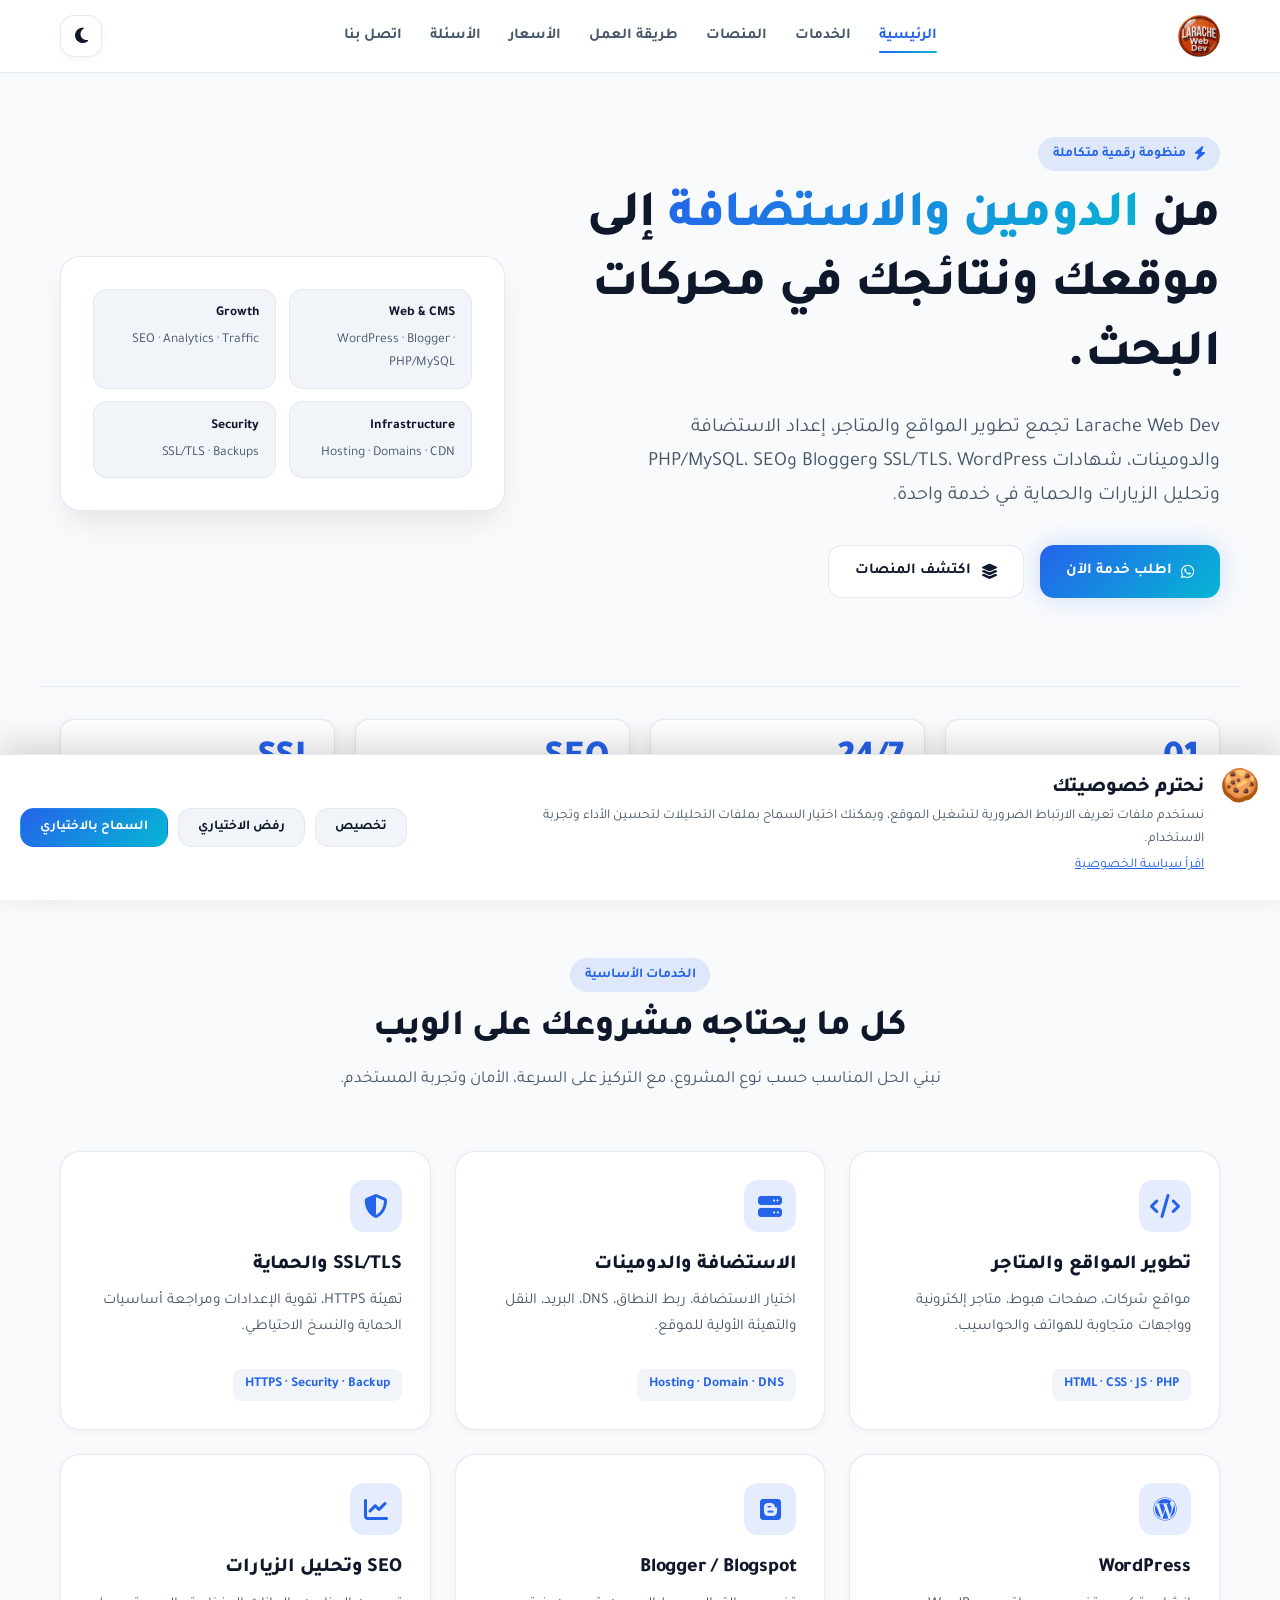
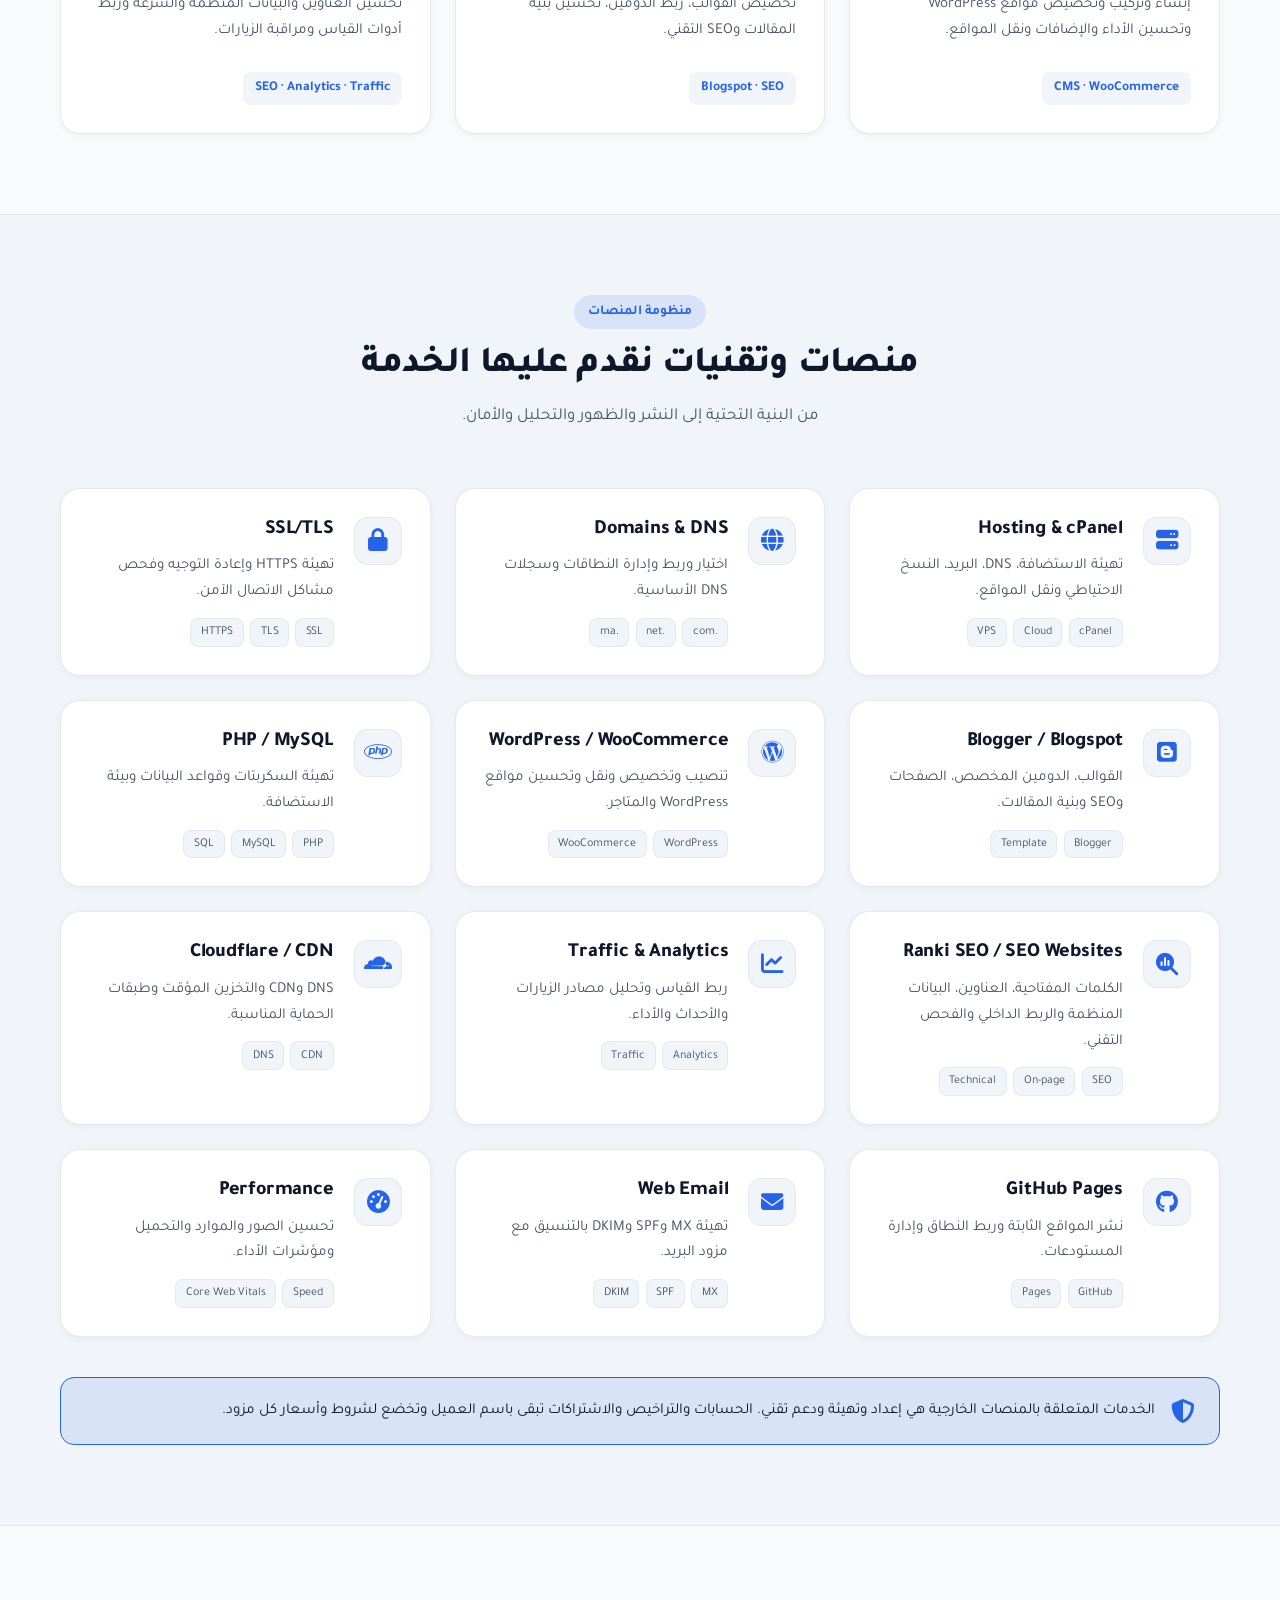
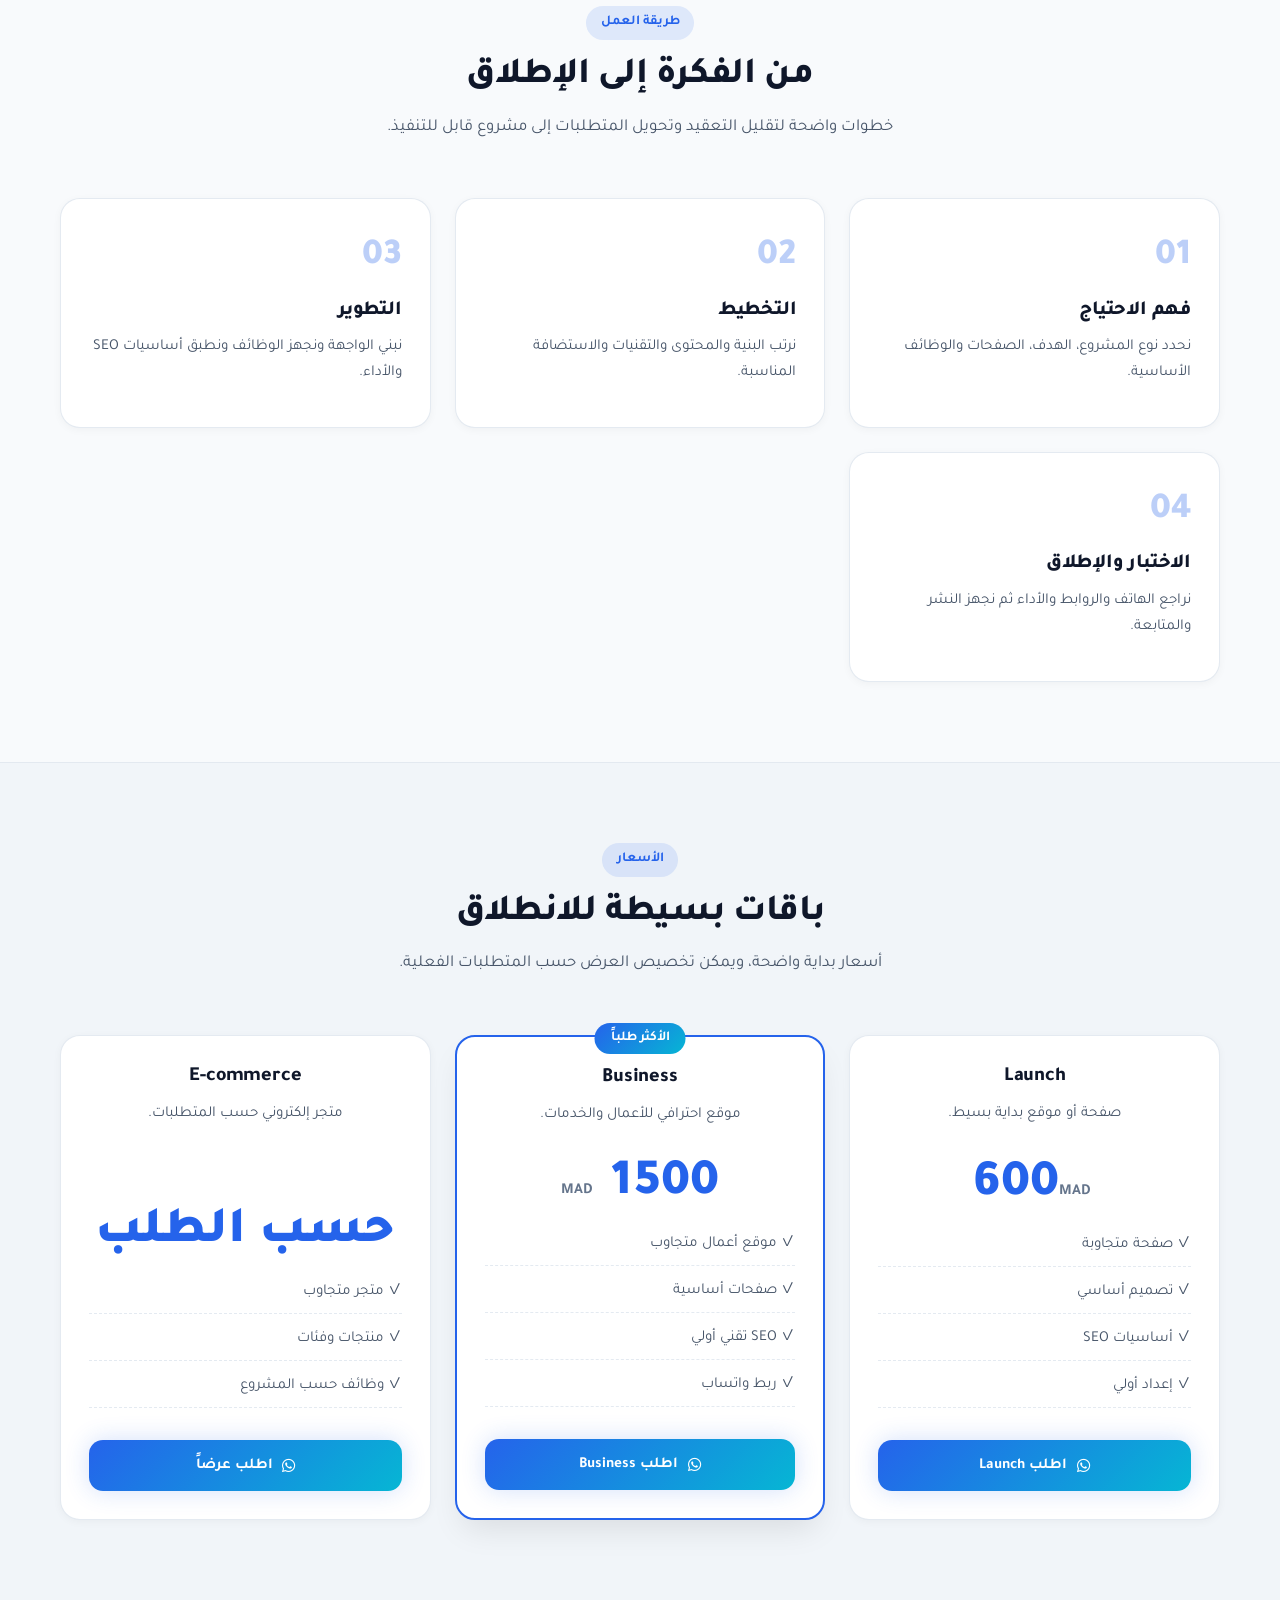
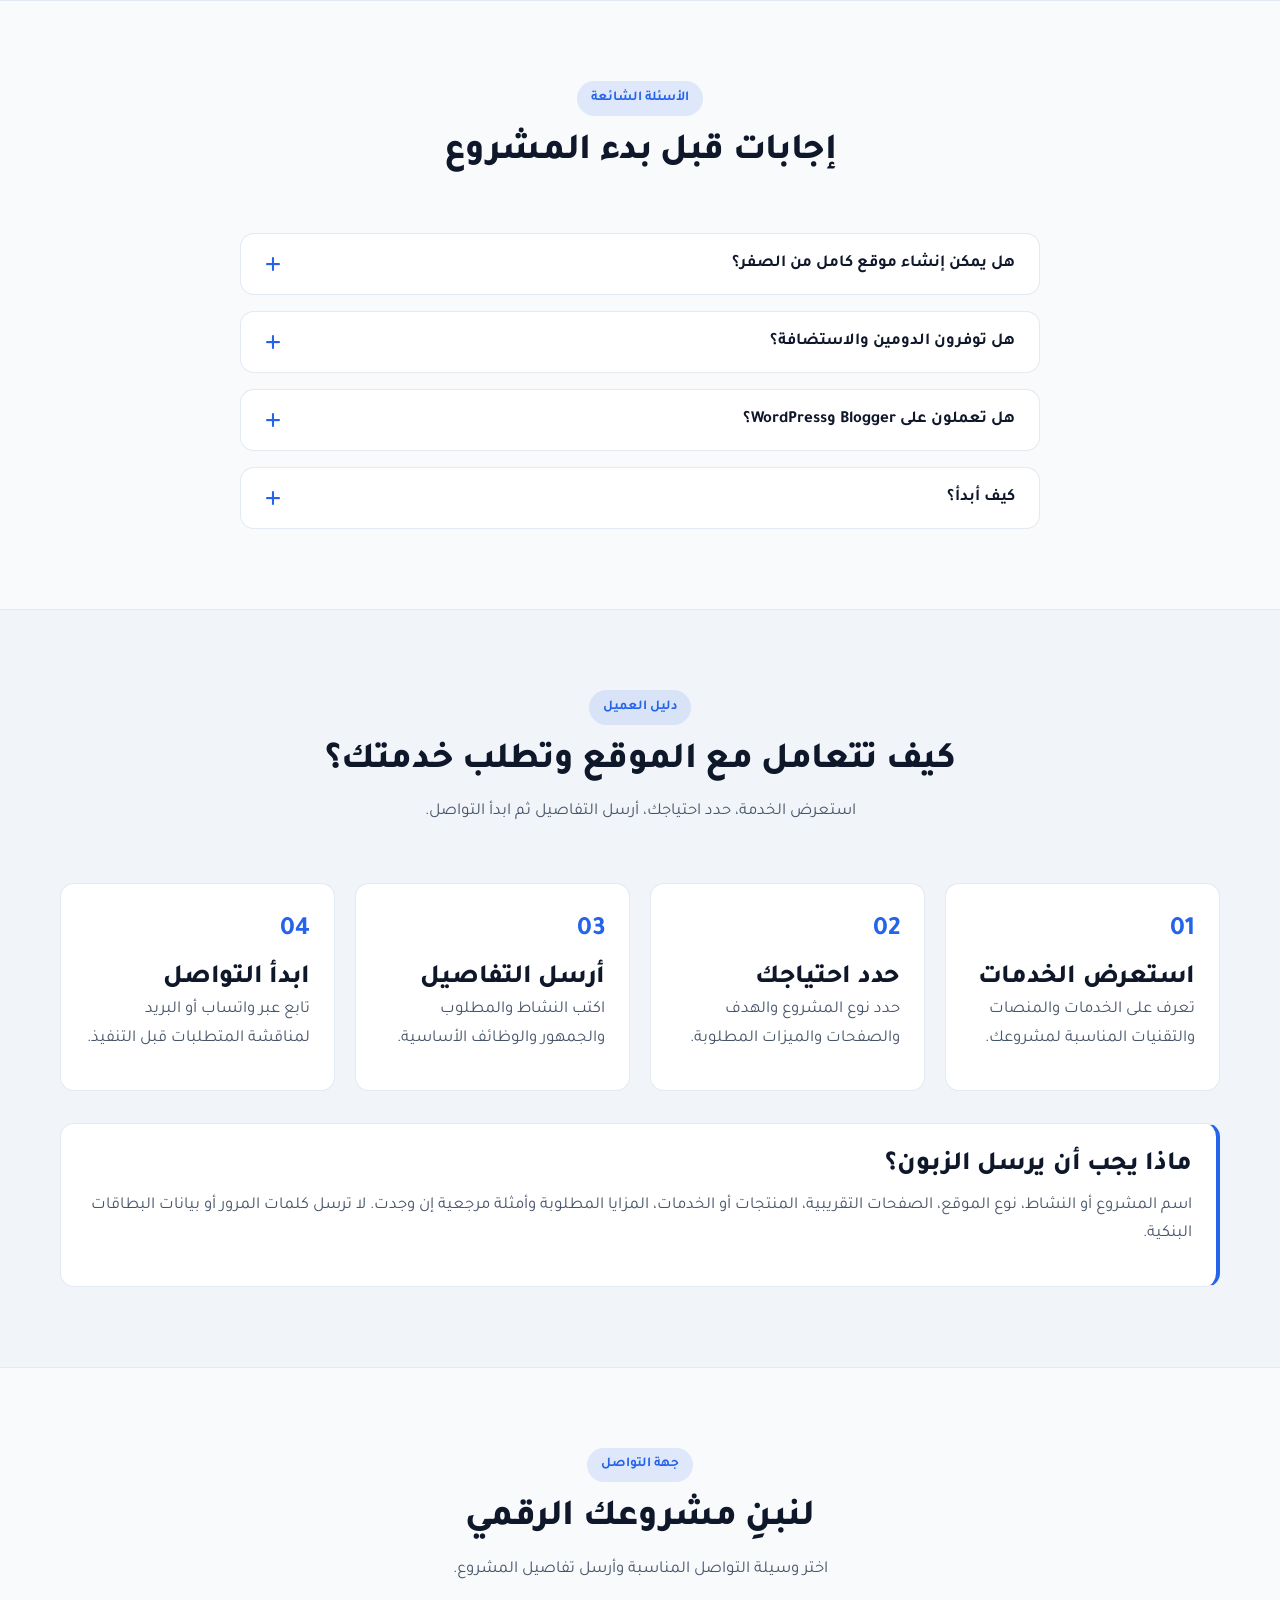
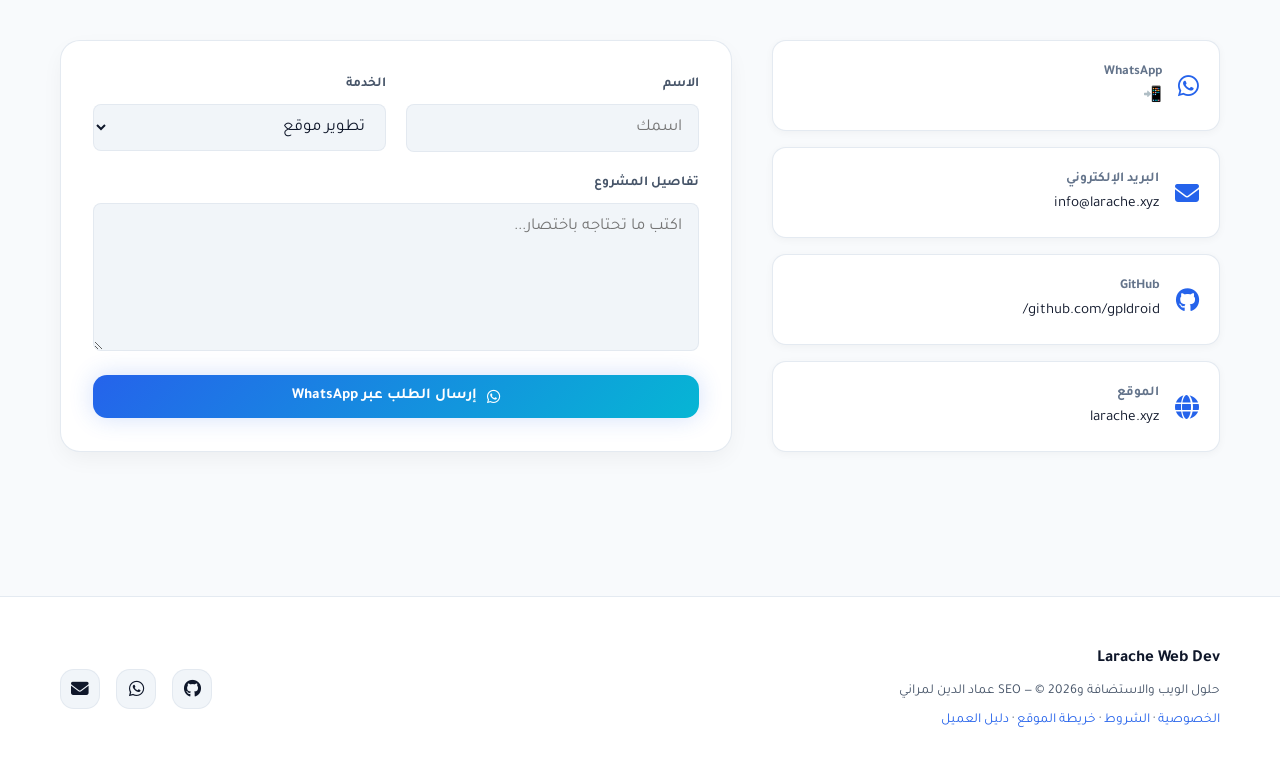
==== commit e79a3eea: "Update index.html" ====
--- a/index.html
+++ b/index.html
@@ -19,7 +19,7 @@
 <div class="actions"><button class="icon-btn" id="themeBtn" aria-label="تبديل المظهر"><i class="fa-solid fa-moon"></i></button><button class="icon-btn menu-btn" id="menuBtn" aria-label="فتح القائمة" aria-expanded="false" aria-controls="mobileNav"><i class="fa-solid fa-bars"></i></button></div></div>
 <nav class="mobile-nav container" id="mobileNav" aria-label="التنقل على الهاتف"><a href="#home">الرئيسية</a><a href="#services">الخدمات</a><a href="#platforms">المنصات</a><a href="#process">طريقة العمل</a><a href="#pricing">الأسعار</a><a href="#faq">الأسئلة</a><a href="#contact">اتصل بنا</a></nav></header>
 <main id="main">
-<section class="hero" id="home"><div class="container hero-grid"><div><span class="eyebrow"><i class="fa-solid fa-bolt"></i> منظومة رقمية متكاملة</span><h1>من <span class="gradient">الدومين والاستضافة</span> إلى موقعك ونتائجك في محركات البحث.</h1><p>Larache Web Dev تجمع تطوير المواقع والمتاجر، إعداد الاستضافة والدومينات، شهادات SSL/TLS، WordPress وBlogger وPHP/MySQL، SEO وتحليل الزيارات والحماية في خدمة واحدة.</p><div class="cta"><a class="btn btn-primary" href="https://wa.me/212783539816"><i class="fa-brands fa-whatsapp"></i> اطلب خدمة الآن</a><a class="btn btn-ghost" href="#platforms"><i class="fa-solid fa-layer-group"></i> اكتشف المنصات</a></div></div><div class="hero-card"><div class="hero-logo"><img src="assets/LARACHE LOGO.webp" width="340" height="220" alt="شعار Larache Web Dev" fetchpriority="high" decoding="async"></div><div class="hero-mini"><div class="mini"><b>Web & CMS</b>WordPress · Blogger · PHP/MySQL</div><div class="mini"><b>Growth</b>SEO · Analytics · Traffic</div><div class="mini"><b>Infrastructure</b>Hosting · Domains · CDN</div><div class="mini"><b>Security</b>SSL/TLS · Backups</div></div></div></div><div class="container metrics"><div class="metric"><b>01</b><small>منصة خدمات موحدة</small></div><div class="metric"><b>24/7</b><small>متابعة وأتمتة قدر الإمكان</small></div><div class="metric"><b>SEO</b><small>تهيئة تقنية ومحتوى</small></div><div class="metric"><b>SSL</b><small>أمان واتصال مشفر</small></div></div></section>
+<section class="hero" id="home"><div class="container hero-grid"><div><span class="eyebrow"><i class="fa-solid fa-bolt"></i> منظومة رقمية متكاملة</span><h1>من <span class="gradient">الدومين والاستضافة</span> إلى موقعك ونتائجك في محركات البحث.</h1><p>Larache Web Dev تجمع تطوير المواقع والمتاجر، إعداد الاستضافة والدومينات، شهادات SSL/TLS، WordPress وBlogger وPHP/MySQL، SEO وتحليل الزيارات والحماية في خدمة واحدة.</p><div class="cta"><a class="btn btn-primary" href="https://wa.me/212783539816"><i class="fa-brands fa-whatsapp"></i> اطلب خدمة الآن</a><a class="btn btn-ghost" href="#platforms"><i class="fa-solid fa-layer-group"></i> اكتشف المنصات</a></div></div><div class="hero-card"><div class="hero-mini"><div class="mini"><b>Web & CMS</b>WordPress · Blogger · PHP/MySQL</div><div class="mini"><b>Growth</b>SEO · Analytics · Traffic</div><div class="mini"><b>Infrastructure</b>Hosting · Domains · CDN</div><div class="mini"><b>Security</b>SSL/TLS · Backups</div></div></div></div><div class="container metrics"><div class="metric"><b>01</b><small>منصة خدمات موحدة</small></div><div class="metric"><b>24/7</b><small>متابعة وأتمتة قدر الإمكان</small></div><div class="metric"><b>SEO</b><small>تهيئة تقنية ومحتوى</small></div><div class="metric"><b>SSL</b><small>أمان واتصال مشفر</small></div></div></section>
 <section class="section" id="services"><div class="container"><div class="section-head"><span class="kicker">الخدمات الأساسية</span><h2>كل ما يحتاجه مشروعك على الويب</h2><p>نبني الحل المناسب حسب نوع المشروع، مع التركيز على السرعة، الأمان وتجربة المستخدم.</p></div><div class="grid services">
 <article class="card"><div class="service-icon"><i class="fa-solid fa-code"></i></div><h3>تطوير المواقع والمتاجر</h3><p>مواقع شركات، صفحات هبوط، متاجر إلكترونية وواجهات متجاوبة للهواتف والحواسيب.</p><span class="tag">HTML · CSS · JS · PHP</span></article>
 <article class="card"><div class="service-icon"><i class="fa-solid fa-server"></i></div><h3>الاستضافة والدومينات</h3><p>اختيار الاستضافة، ربط النطاق، DNS، البريد، النقل والتهيئة الأولية للموقع.</p><span class="tag">Hosting · Domain · DNS</span></article>
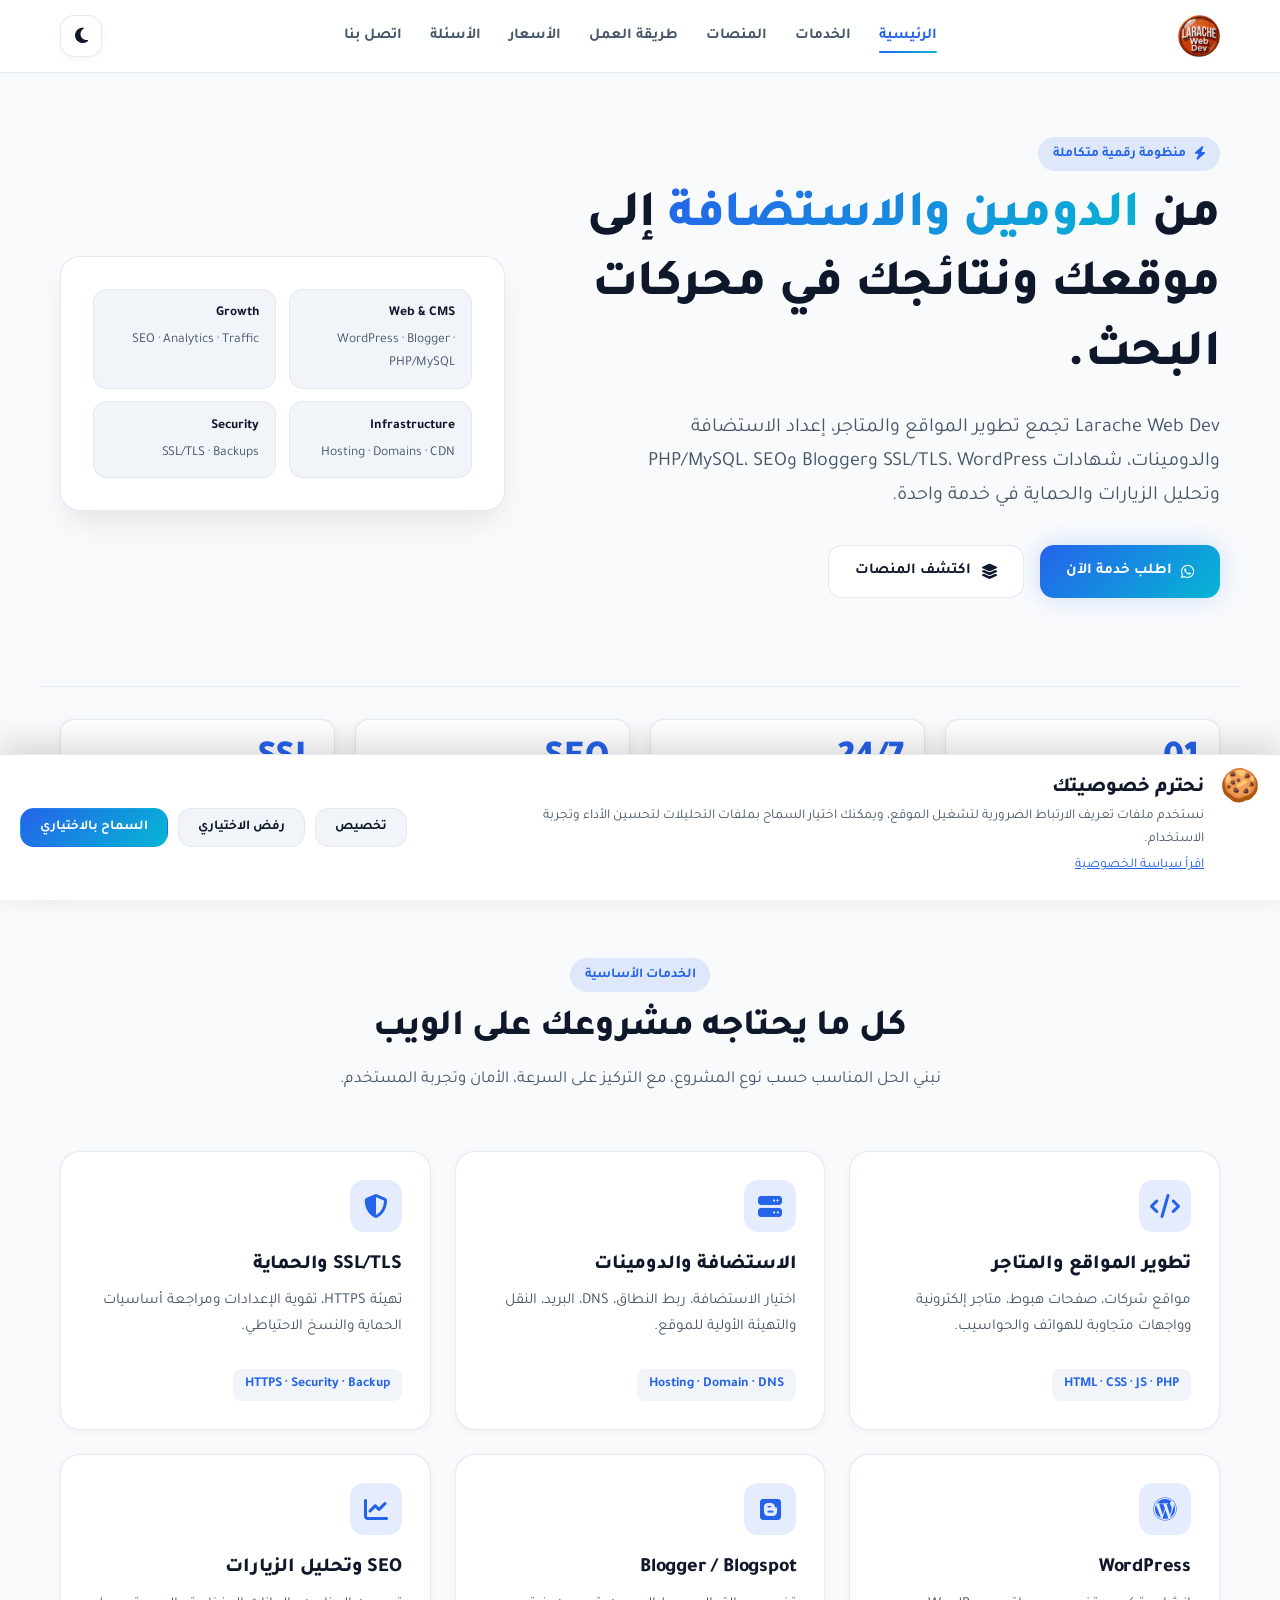
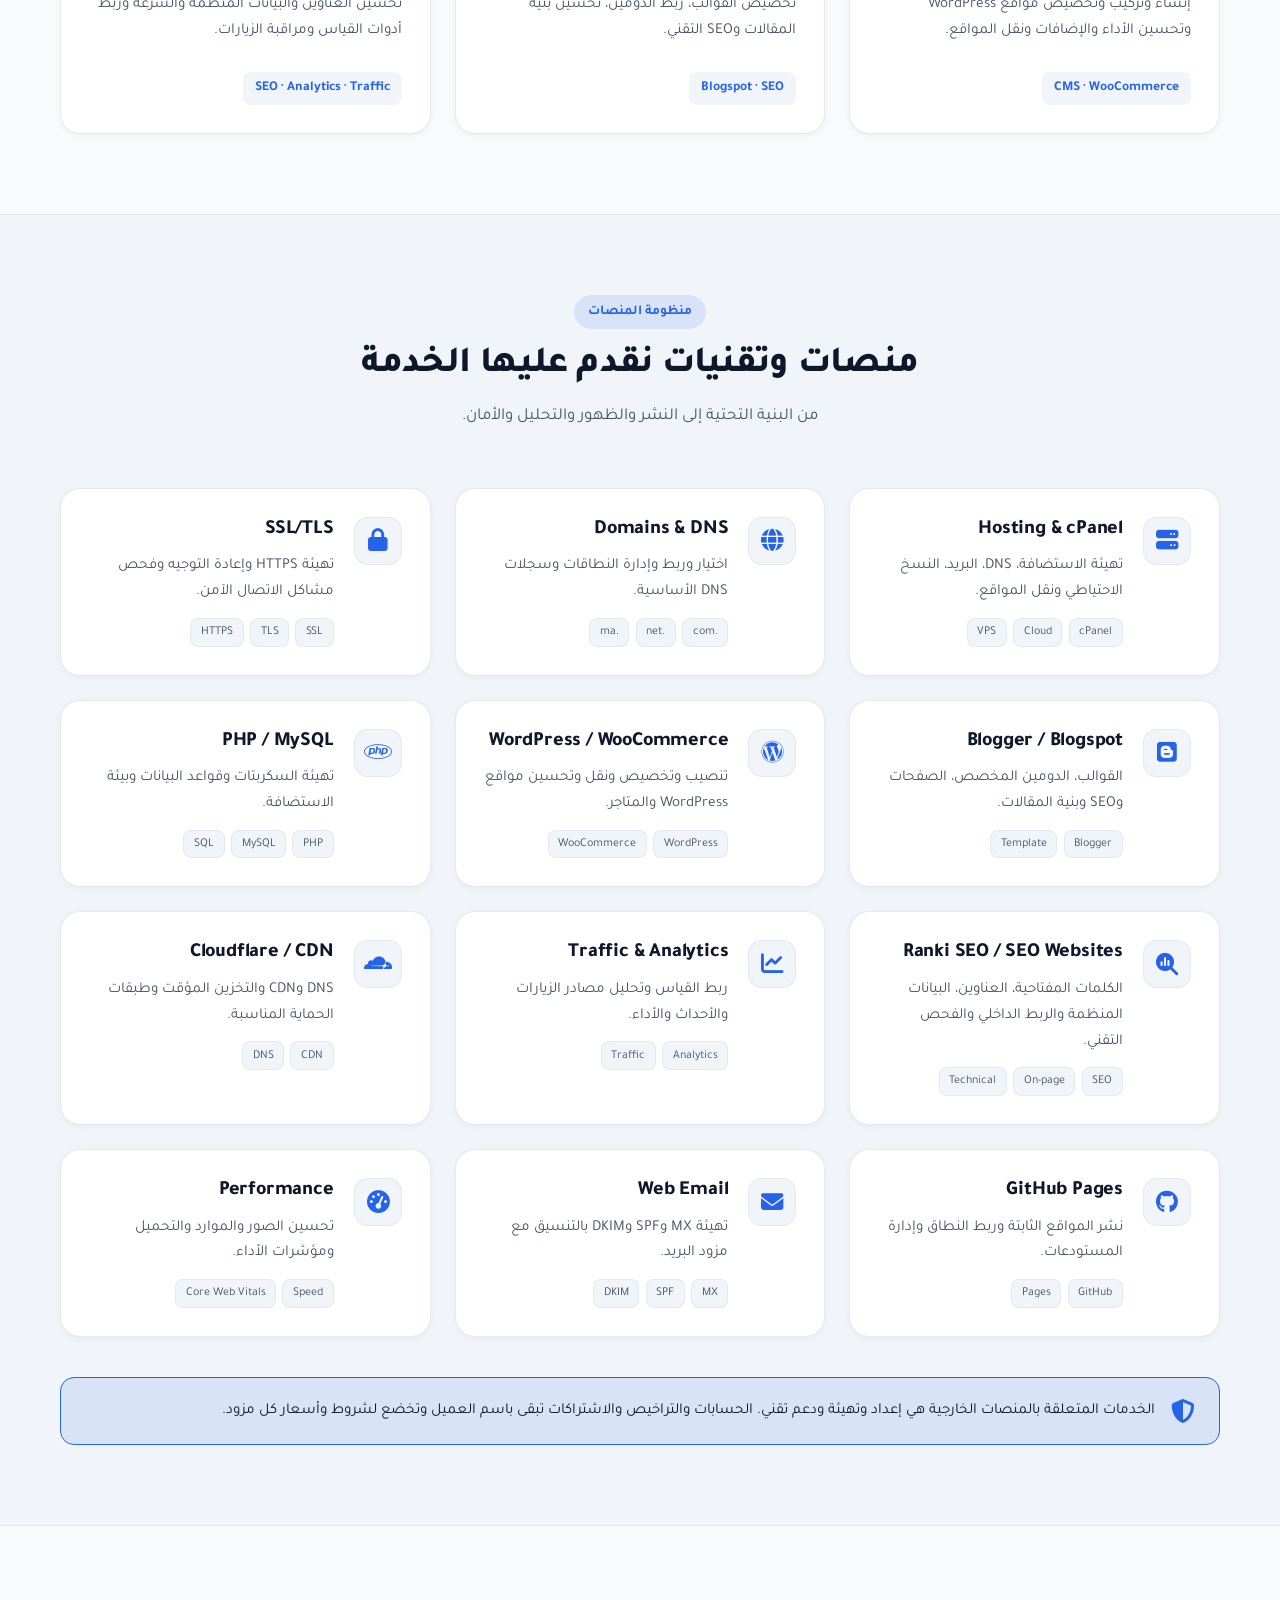
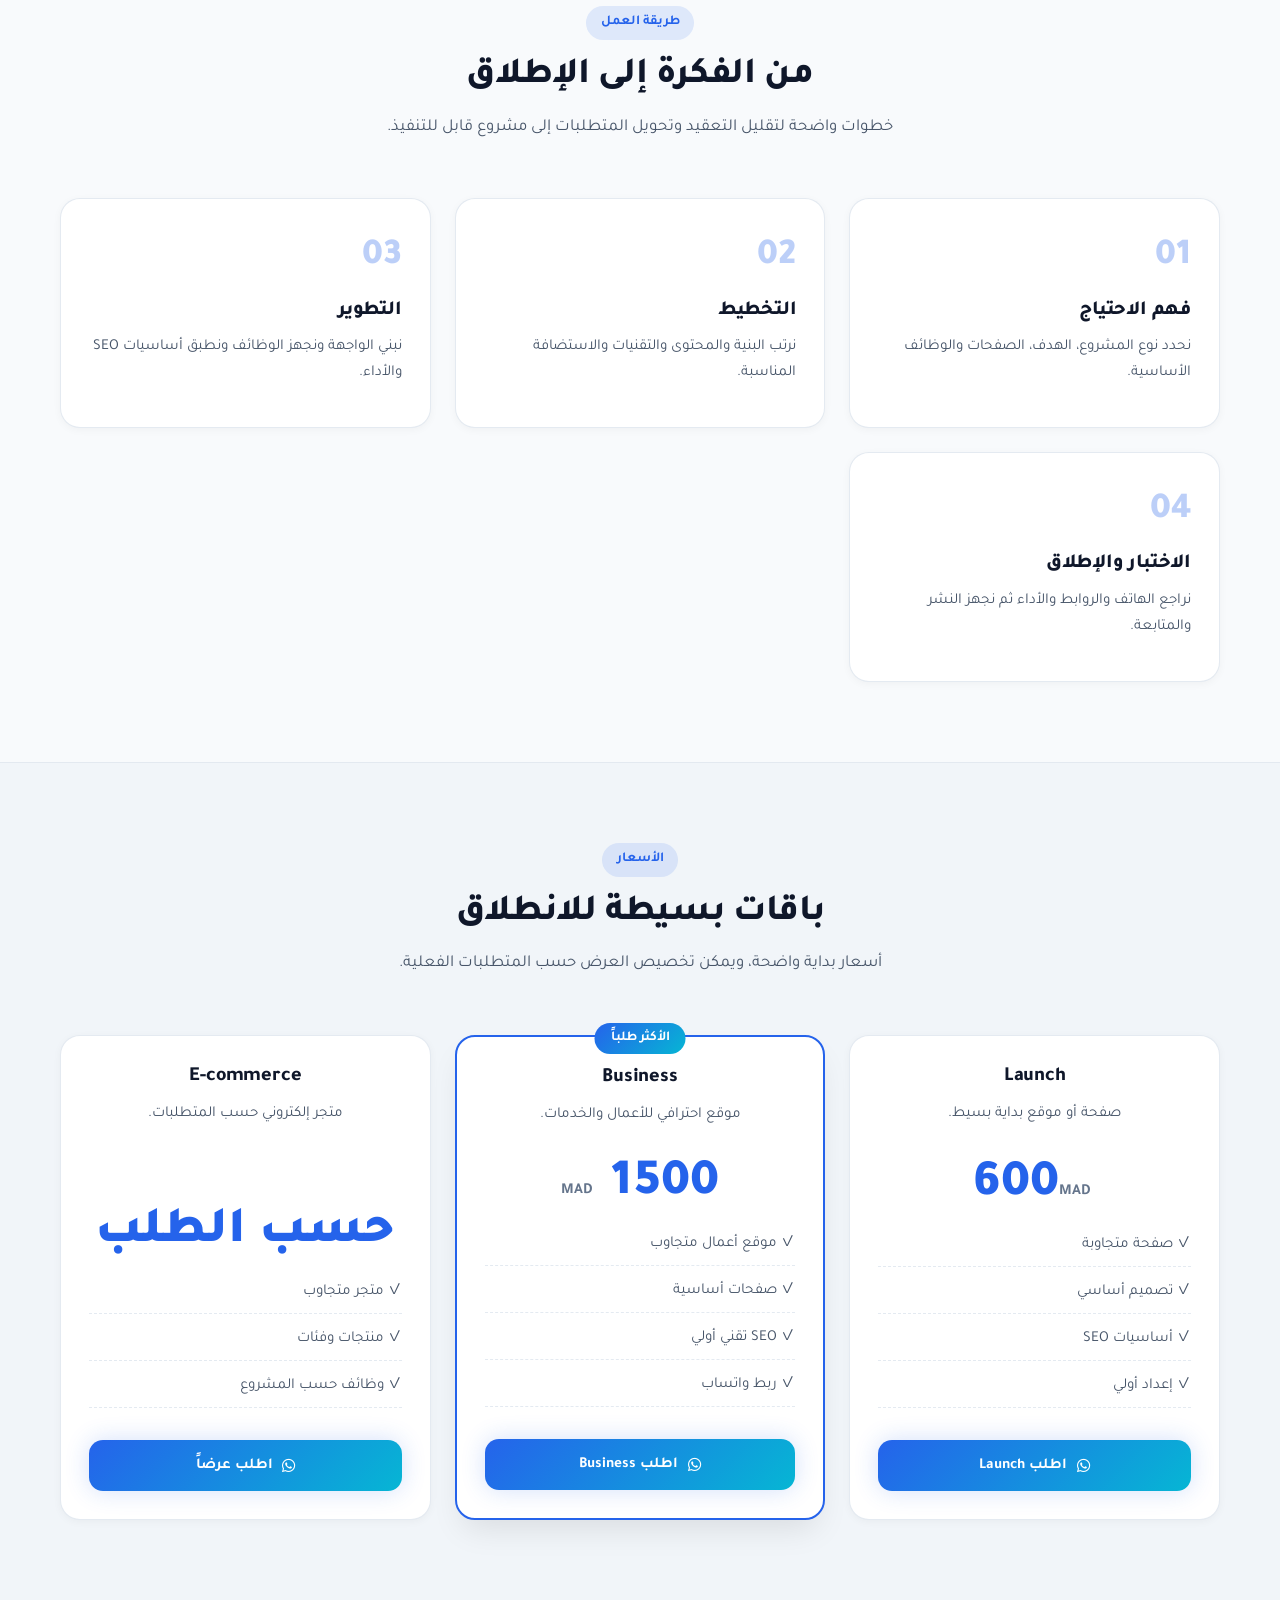
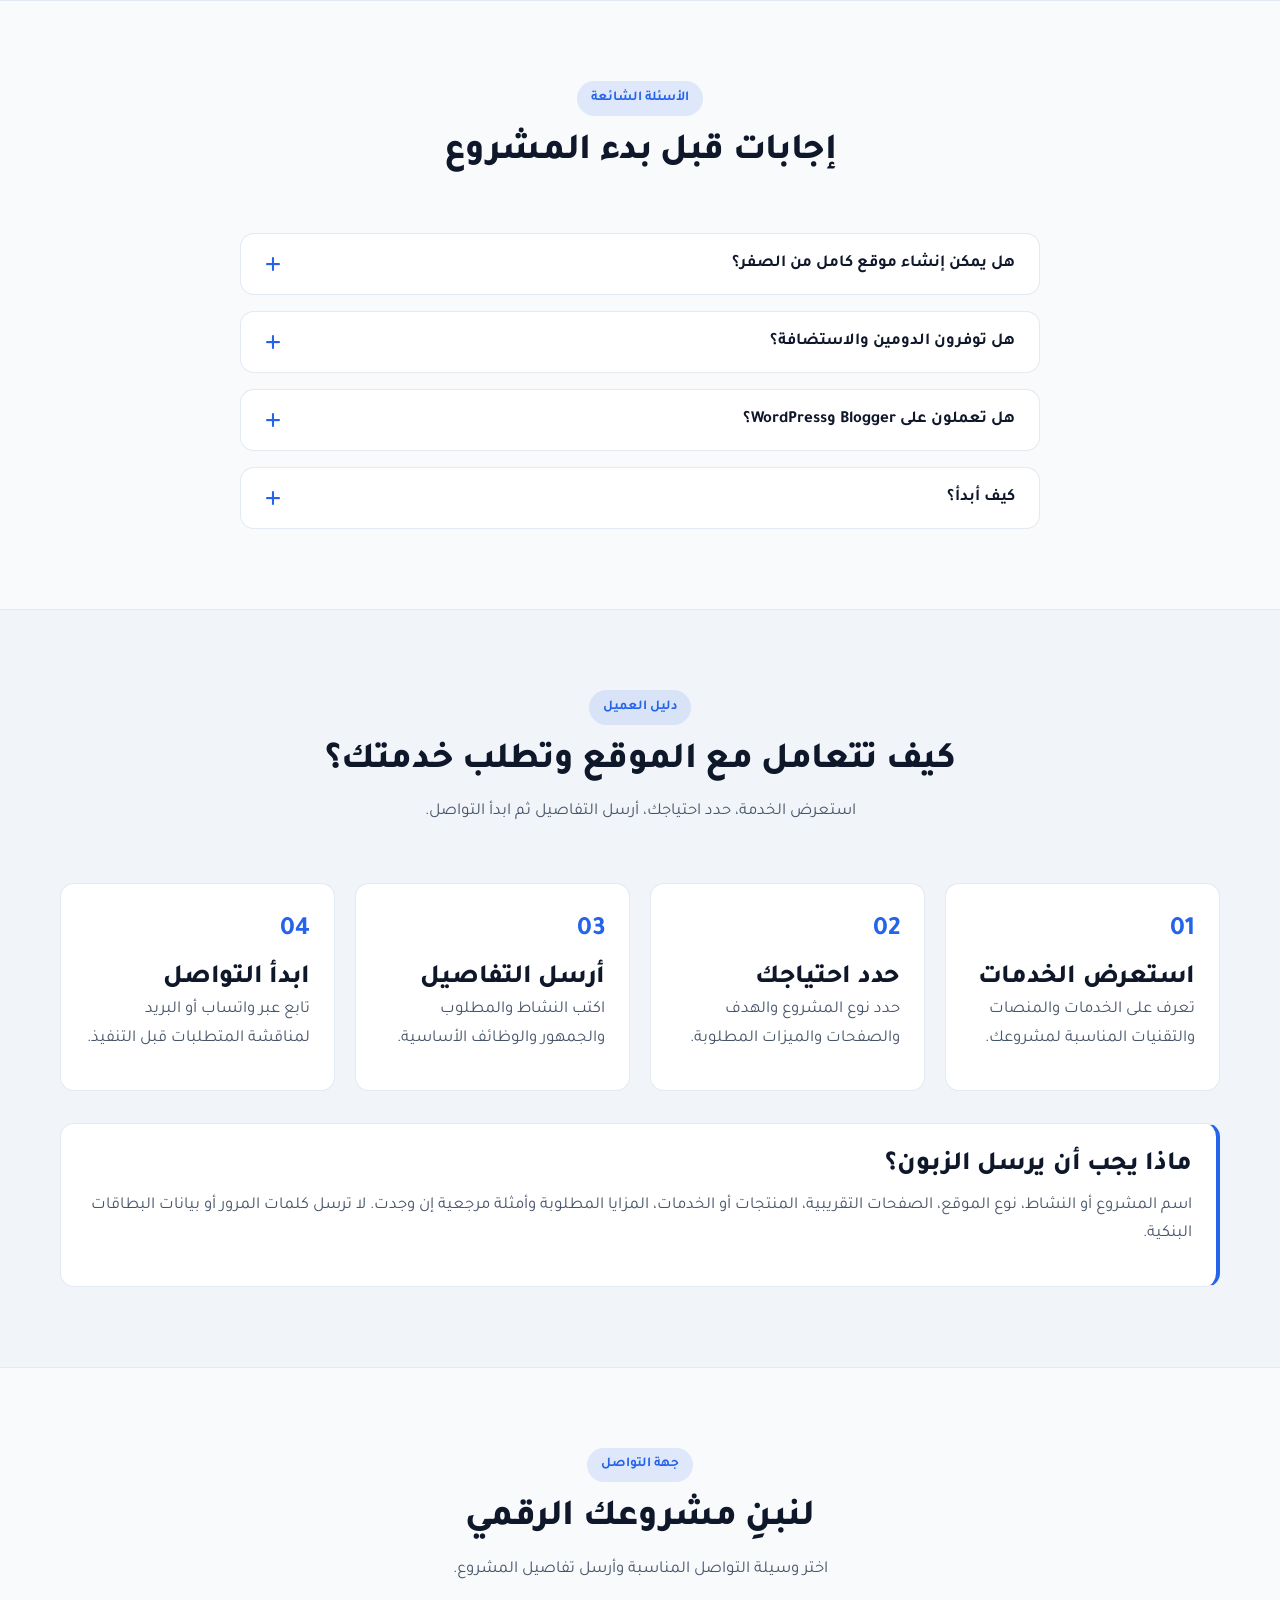
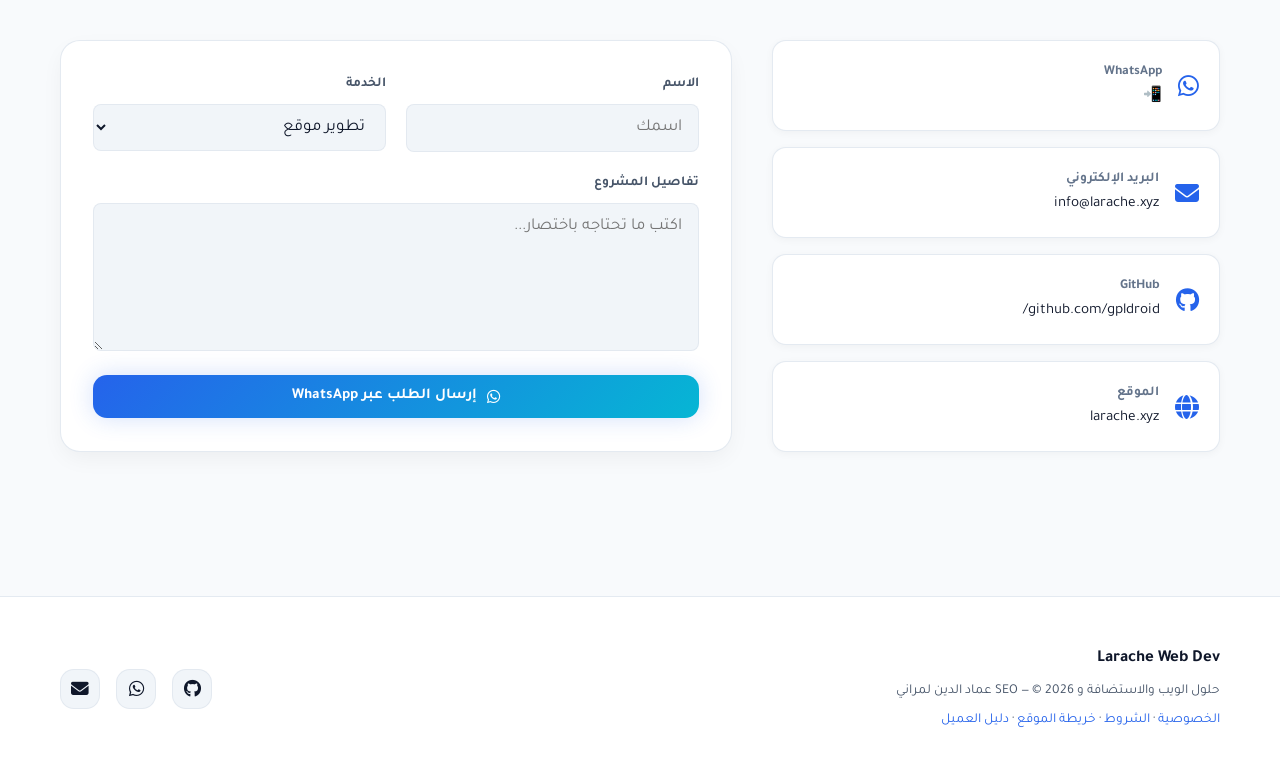
==== commit cb0d1230: "Refactor contact section and footer in index.html" ====
--- a/index.html
+++ b/index.html
@@ -1,8 +1,7 @@
 <!doctype html>
 <html lang="ar" dir="rtl">
-<head>
-<meta charset="utf-8"><meta name="viewport" content="width=device-width,initial-scale=1">
-<meta name="theme-color" content="#0b1220"><meta name="description" content="Larache Web Dev يقدم تطوير المواقع والمتاجر والاستضافة والدومينات وSSL وWordPress وBlogger وPHP/MySQL وSEO وتحليل الزيارات والحماية."> <meta name="keywords" content="Larache Web Dev, تطوير المواقع, تصميم المواقع, برمجة المواقع, استضافة المواقع, حجز الدومينات, شهادات SSL, Blogspot, Blogger, WordPress, PHP, MySQL, SEO, تحسين محركات البحث, زيادة زيارات المواقع, Traffic, Ranki SEO, خدمات الويب, خدمات تقنية, تطوير مواقع المغرب, تصميم مواقع المغرب, برمجة مواقع المغرب, خدمات الويب العرائش, تطوير المواقع العرائش, Larache Web Development"> <meta name="author" content="عماد الدين لمراني"><meta name="robots" content="index,follow,max-image-preview:large">
+<head><meta charset="utf-8"><meta name="viewport" content="width=device-width,initial-scale=1">
+<meta name="theme-color" content="#0b1220"><meta name="description" content="Larache Web Dev يقدم تطوير المواقع والمتاجر والاستضافة والدومينات وSSL وWordPress وBlogger وPHP/MySQL وSEO وتحليل الزيارات والحماية."> <meta name="keywords" content="Larache Web Dev, تطوير المواقع, تصميم المواقع, برمجة المواقع, استضافة المواقع, حجز الدومينات, شهادات SSL, Blogspot, Blogger, WordPress, PHP, MySQL, SEO, تحسين محركات البحث, زيادة زيارات المواقع, دليل SEO Traffic, Ranki SEO, خدمات الويب, خدمات تقنية, تطوير مواقع عربية, تصميم مواقع laravel, برمجة معمارية المواقع, خدمات الويب العرائش,تحسين SEO المواقع, Larache Web Development"> <meta name="author" content="عماد الدين لمراني"><meta name="robots" content="index,follow,max-image-preview:large">
 <link rel="canonical" href="https://larache.xyz/"><link rel="icon" href="/favicon.svg" type="image/svg+xml"><link rel="manifest" href="/manifest.webmanifest">
 <meta property="og:type" content="website"><meta property="og:locale" content="ar_MA"><meta property="og:site_name" content="Larache Web Dev"><meta property="og:title" content="Larache Web Dev | حلول الويب والاستضافة وSEO"><meta property="og:description" content="من الدومين والاستضافة إلى تطوير المواقع وSEO والحماية وتحليل الزيارات."><meta property="og:url" content="https://larache.xyz/"><meta property="og:image" content="https://larache.xyz/assets/LARACHE%20LOGO.webp"><meta property="og:image:alt" content="شعار Larache Web Dev"><meta property="og:image:type" content="image/webp"><meta property="og:image:width" content="1200"><meta property="og:image:height" content="675">
 <meta name="twitter:card" content="summary_large_image"><meta name="twitter:title" content="Larache Web Dev"><meta name="twitter:description" content="تطوير المواقع والاستضافة والدومينات وSSL وWordPress وBlogger وPHP/MySQL وSEO."><meta name="twitter:image" content="https://larache.xyz/assets/LARACHE%20LOGO.webp"><meta name="twitter:image:alt" content="شعار Larache Web Dev">
@@ -46,10 +45,8 @@
 <section class="section alt" id="pricing"><div class="container"><div class="section-head"><span class="kicker">الأسعار</span><h2>باقات بسيطة للانطلاق</h2><p>أسعار بداية واضحة، ويمكن تخصيص العرض حسب المتطلبات الفعلية.</p></div><div class="grid pricing"><article class="card price"><h3>Launch</h3><p>صفحة أو موقع بداية بسيط.</p><div class="amount">600<small>MAD</small></div><ul class="features"><li>✓ صفحة متجاوبة</li><li>✓ تصميم أساسي</li><li>✓ أساسيات SEO</li><li>✓ إعداد أولي</li></ul><a class="btn btn-primary" href="https://wa.me/212783539816?text=أريد%20باقة%20Launch%20بسعر%20600%20درهم"><i class="fa-brands fa-whatsapp"></i> اطلب Launch</a></article><article class="card price featured"><span class="badge">الأكثر طلباً</span><h3>Business</h3><p>موقع احترافي للأعمال والخدمات.</p><div class="amount">1500 <small>MAD</small></div><ul class="features"><li>✓ موقع أعمال متجاوب</li><li>✓ صفحات أساسية</li><li>✓ SEO تقني أولي</li><li>✓ ربط واتساب</li></ul><a class="btn btn-primary" href="https://wa.me/212783539816?text=أريد%20باقة%20Business%20بسعر%201500%20درهم"><i class="fa-brands fa-whatsapp"></i> اطلب Business</a></article><article class="card price"><h3>E-commerce</h3><p>متجر إلكتروني حسب المتطلبات.</p><div class="amount">حسب الطلب</div><ul class="features"><li>✓ متجر متجاوب</li><li>✓ منتجات وفئات</li><li>✓ وظائف حسب المشروع</li></ul><a class="btn btn-primary" href="https://wa.me/212783539816?text=أريد%20عرض%20سعر%20لمتجر%20إلكتروني"><i class="fa-brands fa-whatsapp"></i> اطلب عرضاً</a></article></div></div></section>
 <section class="section" id="faq"><div class="container"><div class="section-head"><span class="kicker">الأسئلة الشائعة</span><h2>إجابات قبل بدء المشروع</h2></div><div class="faq"><div class="faq-item"><button class="faq-q" type="button">هل يمكن إنشاء موقع كامل من الصفر؟<i class="fa-solid fa-plus"></i></button><div class="faq-a"><p>نعم، يمكن بناء موقع شركة أو صفحة هبوط أو متجر حسب المتطلبات، مع تصميم متجاوب وتجهيزات أساسية للأداء وSEO.</p></div></div><div class="faq-item"><button class="faq-q" type="button">هل توفرون الدومين والاستضافة؟<i class="fa-solid fa-plus"></i></button><div class="faq-a"><p>نساعد في الاختيار والشراء والربط والتهيئة. الحسابات والاشتراكات تكون باسم العميل.</p></div></div><div class="faq-item"><button class="faq-q" type="button">هل تعملون على Blogger وWordPress؟<i class="fa-solid fa-plus"></i></button><div class="faq-a"><p>نعم، تشمل الخدمات التخصيص والتهيئة والنقل وتحسين البنية والأداء وSEO حسب المنصة.</p></div></div><div class="faq-item"><button class="faq-q" type="button">كيف أبدأ؟<i class="fa-solid fa-plus"></i></button><div class="faq-a"><p>أرسل وصفاً مختصراً للمشروع عبر نموذج التواصل أو واتساب، وسنحدد المتطلبات والخطوة التالية.</p></div></div></div></div></section>
 <section class="section alt" id="guide"><div class="container"><div class="section-head"><span class="kicker">دليل العميل</span><h2>كيف تتعامل مع الموقع وتطلب خدمتك؟</h2><p>استعرض الخدمة، حدد احتياجك، أرسل التفاصيل ثم ابدأ التواصل.</p></div><div class="guide-grid"><article class="guide-card"><b>01</b><h3>استعرض الخدمات</h3><p>تعرف على الخدمات والمنصات والتقنيات المناسبة لمشروعك.</p></article><article class="guide-card"><b>02</b><h3>حدد احتياجك</h3><p>حدد نوع المشروع والهدف والصفحات والميزات المطلوبة.</p></article><article class="guide-card"><b>03</b><h3>أرسل التفاصيل</h3><p>اكتب النشاط والمطلوب والجمهور والوظائف الأساسية.</p></article><article class="guide-card"><b>04</b><h3>ابدأ التواصل</h3><p>تابع عبر واتساب أو البريد لمناقشة المتطلبات قبل التنفيذ.</p></article></div><div class="guide-note"><h3>ماذا يجب أن يرسل الزبون؟</h3><p>اسم المشروع أو النشاط، نوع الموقع، الصفحات التقريبية، المنتجات أو الخدمات، المزايا المطلوبة وأمثلة مرجعية إن وجدت. لا ترسل كلمات المرور أو بيانات البطاقات البنكية.</p></div></div></section>
-<section class="section" id="contact"><div class="container"><div class="section-head"><span class="kicker">جهة التواصل</span><h2>لنبنِ مشروعك الرقمي</h2><p>اختر وسيلة التواصل المناسبة وأرسل تفاصيل المشروع.</p></div><div class="contact"><div class="contact-info"><a class="contact-item" href="https://wa.me/212783539816"><i class="fa-brands fa-whatsapp"></i><span><b>WhatsApp</b>📲</span></a><a class="contact-item" href="mailto:info@larache.xyz"><i class="fa-solid fa-envelope"></i><span><b>البريد الإلكتروني</b>info@larache.xyz</span></a><a class="contact-item" href="https://github.com/gpldroid/"><i class="fa-brands fa-github"></i><span><b>GitHub</b>github.com/gpldroid/</span></a><div class="contact-item"><i class="fa-solid fa-globe"></i><span><b>الموقع</b>larache.xyz</span></div></div><form class="form" id="contactForm"><div class="form-grid"><div class="field"><label for="name">الاسم</label><input id="name" name="name" required autocomplete="name" placeholder="اسمك"></div><div class="field"><label for="service">الخدمة</label><select id="service" name="service"><option>تطوير موقع</option><option>متجر إلكتروني</option><option>WordPress</option><option>Blogger</option><option>استضافة ودومين</option><option>SEO</option><option>SSL / حماية</option><option>أخرى</option></select></div><div class="field full"><label for="message">تفاصيل المشروع</label><textarea id="message" name="message" rows="6" required placeholder="اكتب ما تحتاجه باختصار..."></textarea></div></div><button class="btn btn-primary" type="submit"><i class="fa-brands fa-whatsapp"></i> إرسال الطلب عبر WhatsApp</button></form></div></div></section>
-</main>
-<a class="float-wa" href="https://wa.me/212783539816" target="_blank" rel="noopener" aria-label="تواصل عبر WhatsApp" title="WhatsApp"><i class="fa-brands fa-whatsapp"></i></a>
-<footer class="footer"><div class="container footer-grid"><div><strong>Larache Web Dev</strong><p>حلول الويب والاستضافة وSEO — © <span id="year"></span> عماد الدين لمراني</p><p><a href="/privacy.html">الخصوصية</a> · <a href="/terms.html">الشروط</a> · <a href="/sitemap.html">خريطة الموقع</a> · <a href="/instructions.html">دليل العميل</a></p></div><div class="social"><a href="https://github.com/gpldroid/dev-v2" aria-label="GitHub"><i class="fa-brands fa-github"></i></a><a href="https://wa.me/212783539816" aria-label="WhatsApp"><i class="fa-brands fa-whatsapp"></i></a><a href="mailto:info@larache.xyz" aria-label="Email"><i class="fa-solid fa-envelope"></i></a></div></div></footer>
+<section class="section" id="contact"><div class="container"><div class="section-head"><span class="kicker">جهة التواصل</span><h2>لنبنِ مشروعك الرقمي</h2><p>اختر وسيلة التواصل المناسبة وأرسل تفاصيل المشروع.</p></div><div class="contact"><div class="contact-info"><a class="contact-item" href="https://wa.me/212783539816"><i class="fa-brands fa-whatsapp"></i><span><b>WhatsApp</b>📲</span></a><a class="contact-item" href="mailto:info@larache.xyz"><i class="fa-solid fa-envelope"></i><span><b>البريد الإلكتروني</b>info@larache.xyz</span></a><a class="contact-item" href="https://github.com/gpldroid/"><i class="fa-brands fa-github"></i><span><b>GitHub</b>github.com/gpldroid/</span></a><div class="contact-item"><i class="fa-solid fa-globe"></i><span><b>الموقع</b>larache.xyz</span></div></div><form class="form" id="contactForm"><div class="form-grid"><div class="field"><label for="name">الاسم</label><input id="name" name="name" required autocomplete="name" placeholder="اسمك"></div><div class="field"><label for="service">الخدمة</label><select id="service" name="service"><option>تطوير موقع</option><option>متجر إلكتروني</option><option>WordPress</option><option>Blogger</option><option>استضافة ودومين</option><option>SEO</option><option>SSL / حماية</option><option>أخرى</option></select></div><div class="field full"><label for="message">تفاصيل المشروع</label><textarea id="message" name="message" rows="6" required placeholder="اكتب ما تحتاجه باختصار..."></textarea></div></div><button class="btn btn-primary" type="submit"><i class="fa-brands fa-whatsapp"></i> إرسال الطلب عبر WhatsApp</button></form></div></div></section></main><a class="float-wa" href="https://wa.me/212783539816" target="_blank" rel="noopener" aria-label="تواصل عبر WhatsApp" title="WhatsApp"><i class="fa-brands fa-whatsapp"></i></a>
+<footer class="footer"><div class="container footer-grid"><div><strong>Larache Web Dev</strong><p>حلول الويب والاستضافة و SEO — © <span id="year"></span> عماد الدين لمراني</p><p><a href="/privacy.html">الخصوصية</a> · <a href="/terms.html">الشروط</a> · <a href="/sitemap.html">خريطة الموقع</a> · <a href="/instructions.html">دليل العميل</a></p></div><div class="social"><a href="https://github.com/gpldroid/" aria-label="GitHub"><i class="fa-brands fa-github"></i></a><a href="https://wa.me/212783539816" aria-label="WhatsApp"><i class="fa-brands fa-whatsapp"></i></a><a href="mailto:info@larache.xyz" aria-label="Email"><i class="fa-solid fa-envelope"></i></a></div></div></footer>
 <script src="/assets/js/app.js"></script>
 <script src="/assets/js/consent.js" defer></script>
 </body></html>
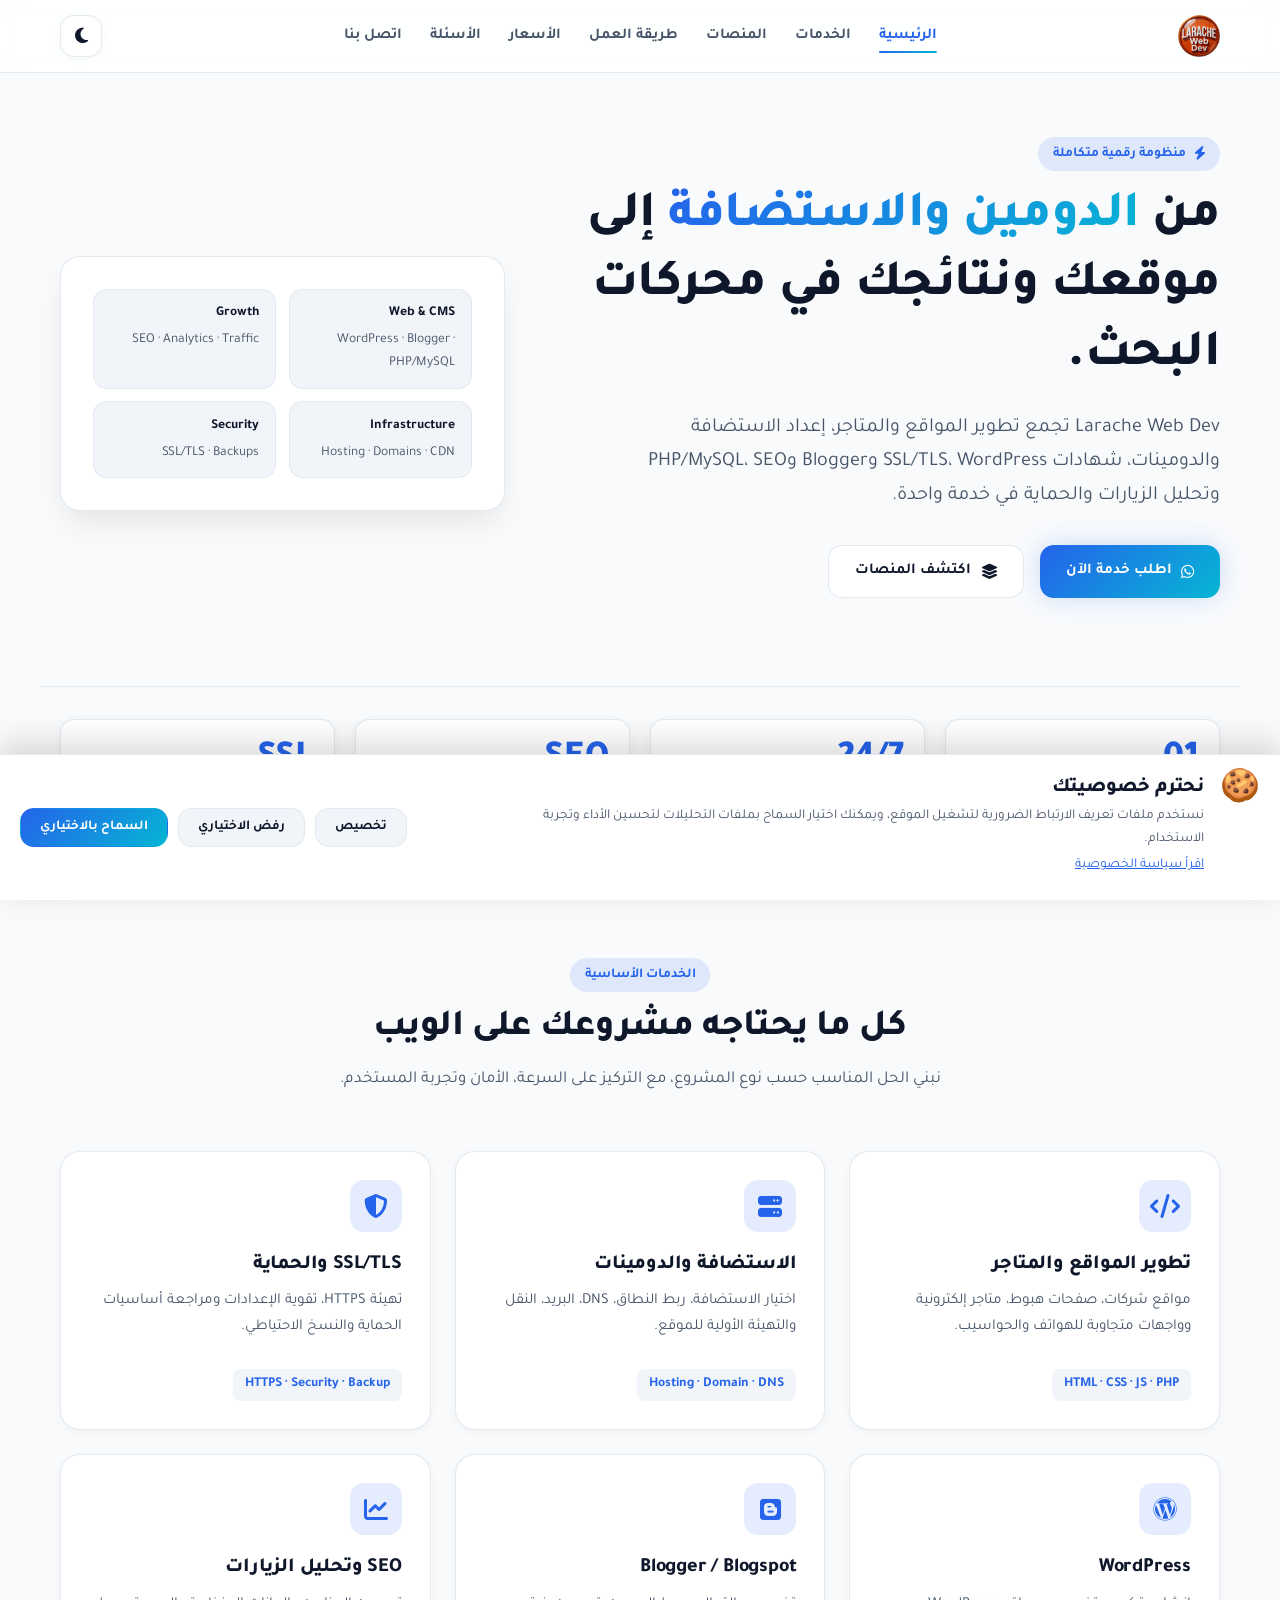
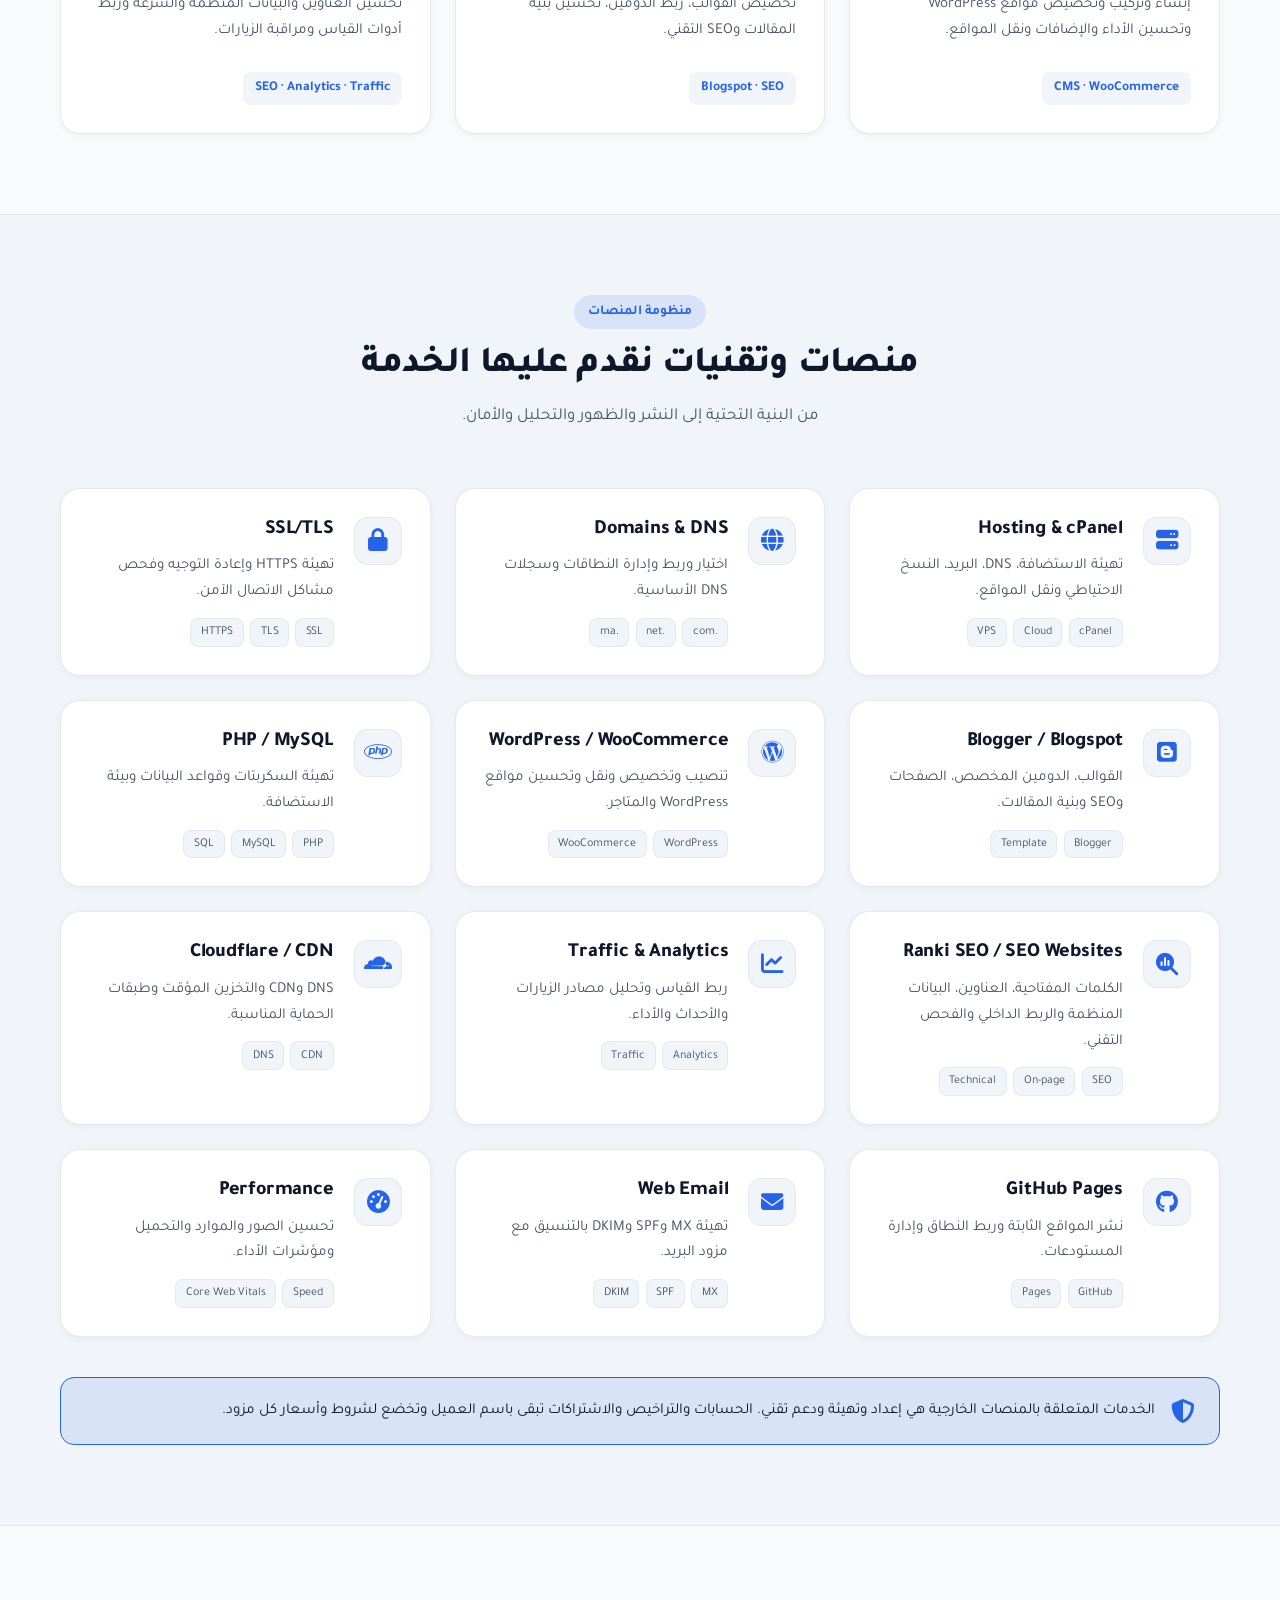
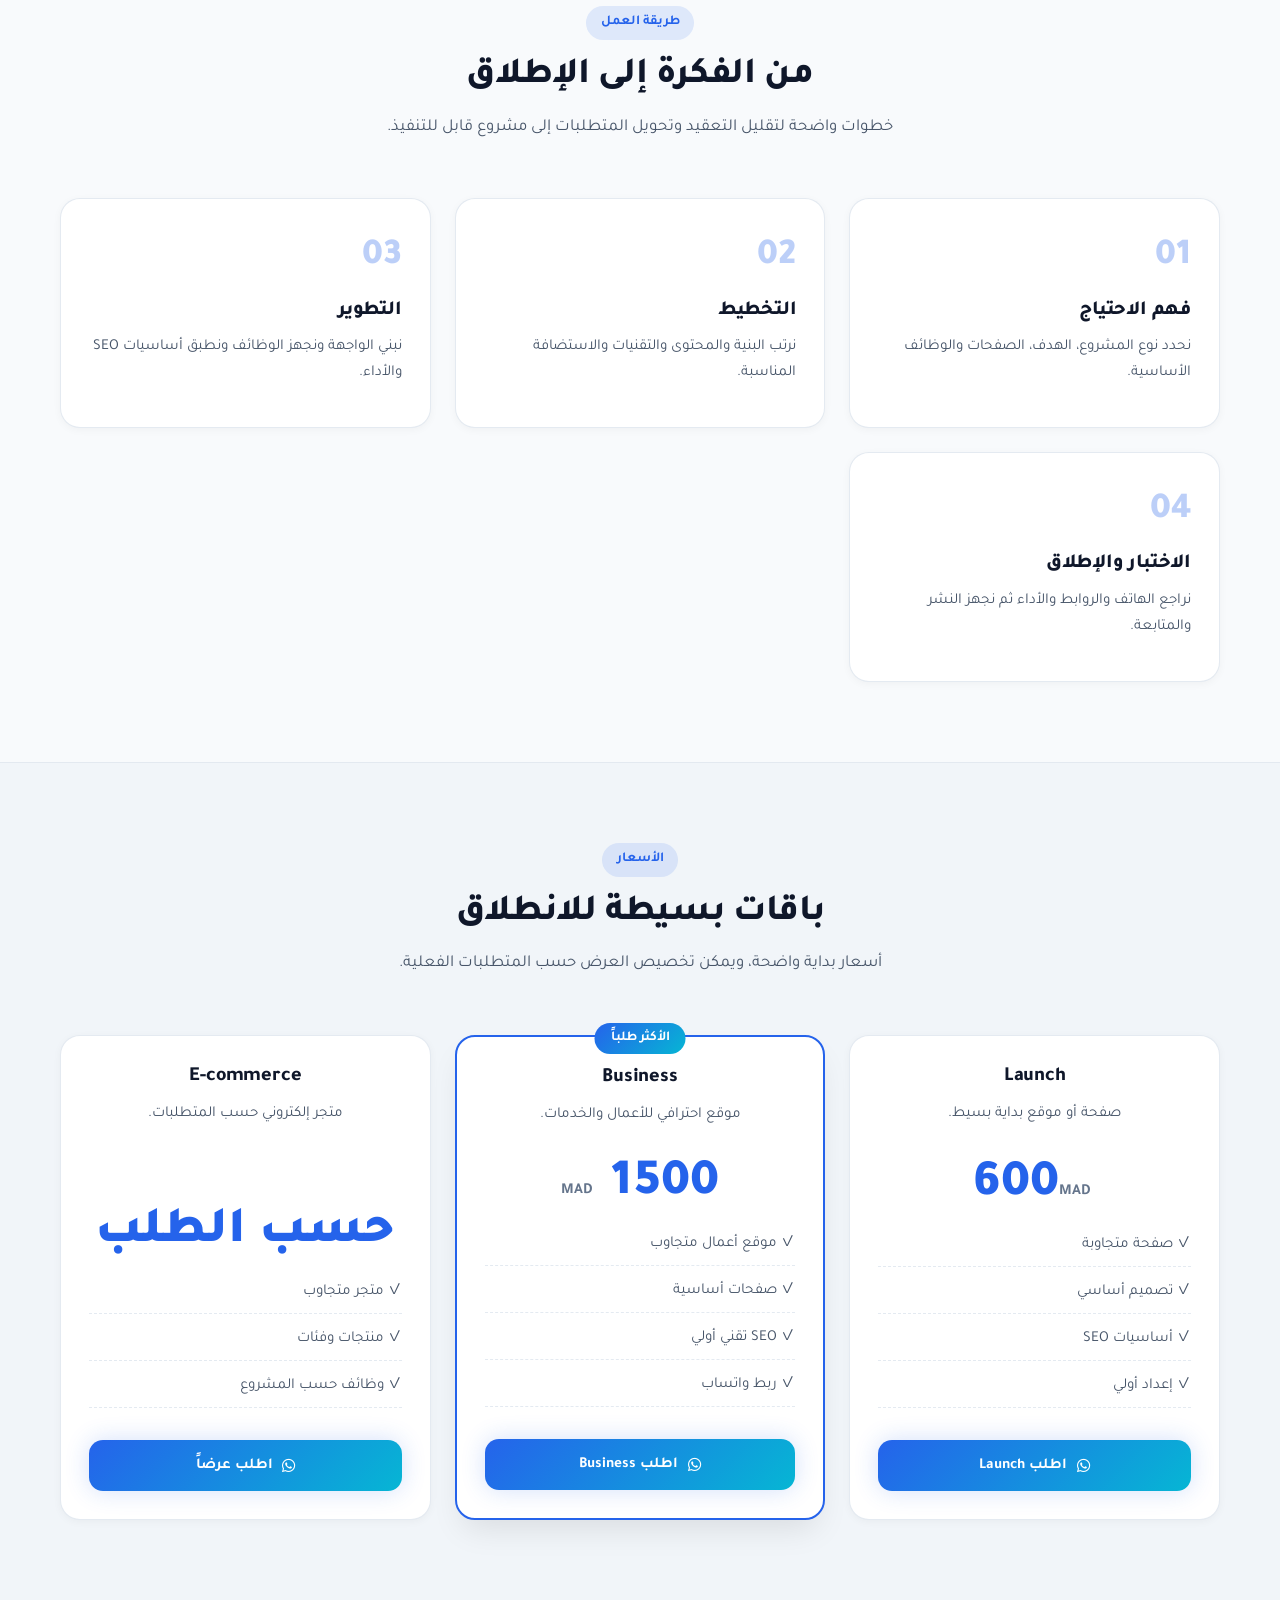
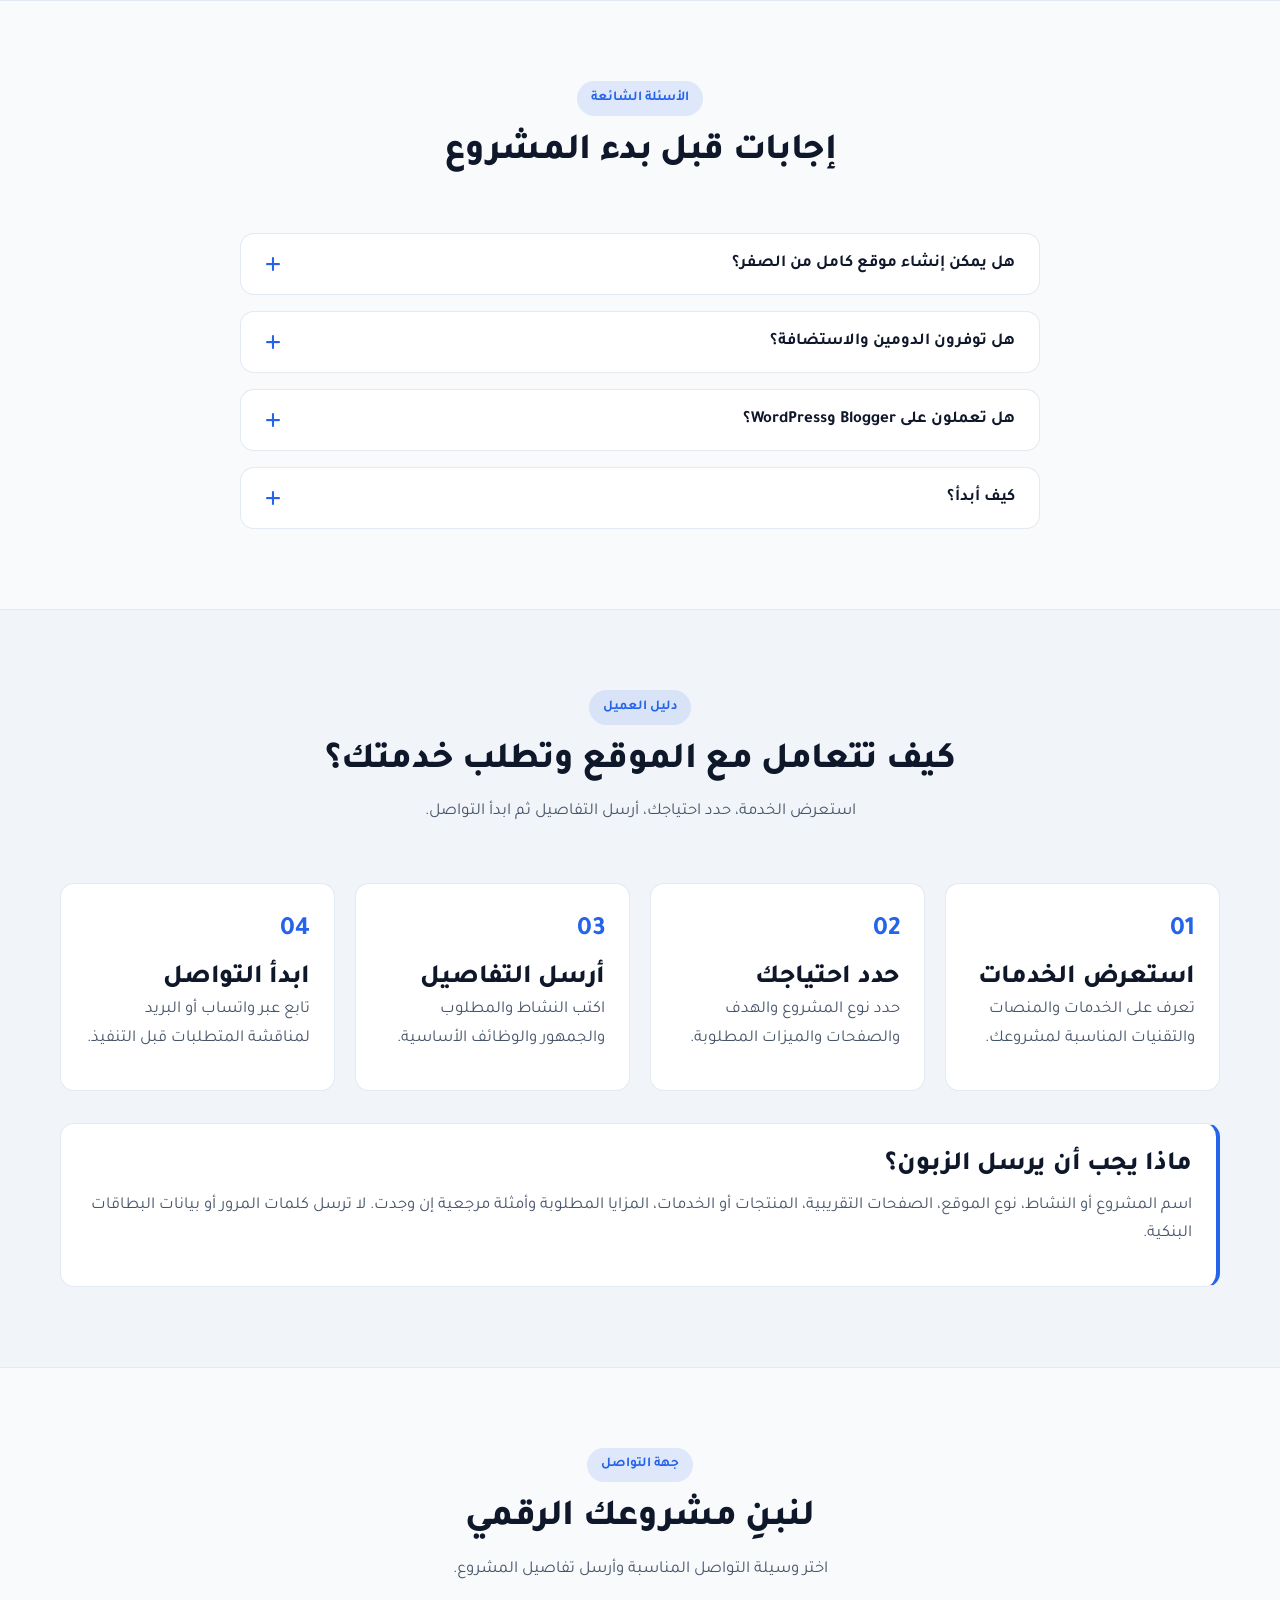
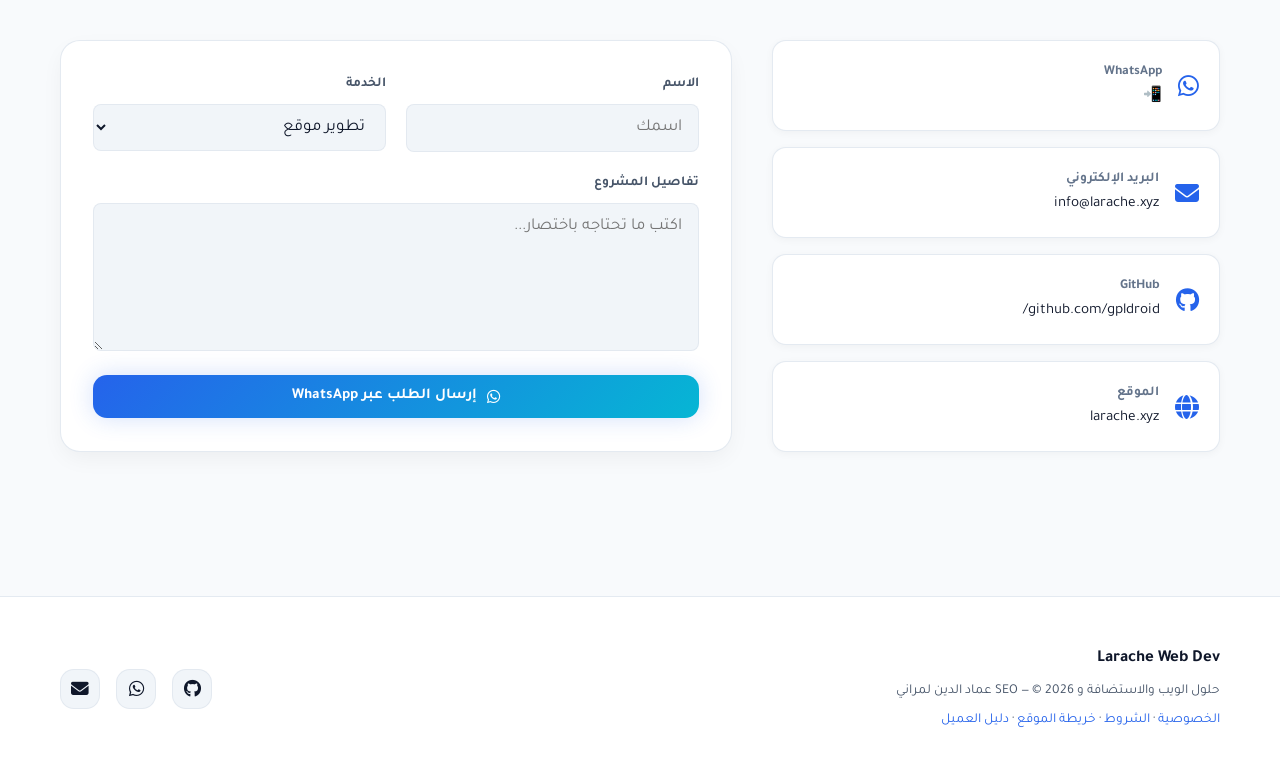
==== commit 5c2ce27c: "perf: defer AdSense until after initial render" ====
--- a/index.html
+++ b/index.html
@@ -5,10 +5,9 @@
 <link rel="canonical" href="https://larache.xyz/"><link rel="icon" href="/favicon.svg" type="image/svg+xml"><link rel="manifest" href="/manifest.webmanifest">
 <meta property="og:type" content="website"><meta property="og:locale" content="ar_MA"><meta property="og:site_name" content="Larache Web Dev"><meta property="og:title" content="Larache Web Dev | حلول الويب والاستضافة وSEO"><meta property="og:description" content="من الدومين والاستضافة إلى تطوير المواقع وSEO والحماية وتحليل الزيارات."><meta property="og:url" content="https://larache.xyz/"><meta property="og:image" content="https://larache.xyz/assets/LARACHE%20LOGO.webp"><meta property="og:image:alt" content="شعار Larache Web Dev"><meta property="og:image:type" content="image/webp"><meta property="og:image:width" content="1200"><meta property="og:image:height" content="675">
 <meta name="twitter:card" content="summary_large_image"><meta name="twitter:title" content="Larache Web Dev"><meta name="twitter:description" content="تطوير المواقع والاستضافة والدومينات وSSL وWordPress وBlogger وPHP/MySQL وSEO."><meta name="twitter:image" content="https://larache.xyz/assets/LARACHE%20LOGO.webp"><meta name="twitter:image:alt" content="شعار Larache Web Dev">
-<link rel="preload" as="image" href="/assets/LARACHE%20LOGO.webp" type="image/webp" fetchpriority="high"><link rel="preload" as="style" href="/assets/css/style.css"><link rel="stylesheet" href="/assets/css/style.css"><link rel="preconnect" href="https://cdnjs.cloudflare.com" crossorigin><link rel="preload" as="style" href="https://cdnjs.cloudflare.com/ajax/libs/font-awesome/6.5.2/css/all.min.css" crossorigin><link rel="stylesheet" href="https://cdnjs.cloudflare.com/ajax/libs/font-awesome/6.5.2/css/all.min.css" media="print" onload="this.media='all'"><noscript><link rel="stylesheet" href="https://cdnjs.cloudflare.com/ajax/libs/font-awesome/6.5.2/css/all.min.css"></noscript>
+<link rel="preload" as="image" href="/assets/LARACHE%20LOGO.webp" type="image/webp" fetchpriority="high"><link rel="preconnect" href="https://fonts.googleapis.com"><link rel="preconnect" href="https://fonts.gstatic.com" crossorigin><link rel="preload" as="style" href="https://fonts.googleapis.com/css2?family=Cairo:wght@400;600;700;800&family=IBM+Plex+Sans+Arabic:wght@400;500;600;700&family=Tajawal:wght@400;500;700;800;900&display=swap" crossorigin><link rel="stylesheet" href="https://fonts.googleapis.com/css2?family=Cairo:wght@400;600;700;800&family=IBM+Plex+Sans+Arabic:wght@400;500;600;700&family=Tajawal:wght@400;500;700;800;900&display=swap" media="print" onload="this.media='all'"><noscript><link rel="stylesheet" href="https://fonts.googleapis.com/css2?family=Cairo:wght@400;600;700;800&family=IBM+Plex+Sans+Arabic:wght@400;500;600;700&family=Tajawal:wght@400;500;700;800;900&display=swap"></noscript><link rel="preload" as="style" href="/assets/css/style.css"><link rel="stylesheet" href="/assets/css/style.css"><link rel="preconnect" href="https://cdnjs.cloudflare.com" crossorigin><link rel="preload" as="style" href="https://cdnjs.cloudflare.com/ajax/libs/font-awesome/6.5.2/css/all.min.css" crossorigin><link rel="stylesheet" href="https://cdnjs.cloudflare.com/ajax/libs/font-awesome/6.5.2/css/all.min.css" media="print" onload="this.media='all'"><noscript><link rel="stylesheet" href="https://cdnjs.cloudflare.com/ajax/libs/font-awesome/6.5.2/css/all.min.css"></noscript>
 <title>Larache Web Dev | تصميم المواقع والاستضافة وSEO</title>
-<script type="application/ld+json">{"@context":"https://schema.org","@type":"ProfessionalService","name":"Larache Web Dev","url":"https://larache.xyz/","logo":"https://raw.githubusercontent.com/gpldroid/dev-v2/refs/heads/main/assets/LARACHE%20LOGO.webp","email":"info@larache.xyz","telephone":"+212783539816","areaServed":{"@type":"Country","name":"Morocco"},"founder":{"@type":"Person","name":"عماد الدين لمراني"},"knowsAbout":["Web Development","Hosting","Domains","SSL/TLS","WordPress","Blogger","PHP","MySQL","SEO","Analytics","Security"]}</script> <script async src="https://pagead2.googlesyndication.com/pagead/js/adsbygoogle.js?client=ca-pub-6996931662051674"
-     crossorigin="anonymous"></script>
+<script type="application/ld+json">{"@context":"https://schema.org","@type":"ProfessionalService","name":"Larache Web Dev","url":"https://larache.xyz/","logo":"https://raw.githubusercontent.com/gpldroid/dev-v2/refs/heads/main/assets/LARACHE%20LOGO.webp","email":"info@larache.xyz","telephone":"+212783539816","areaServed":{"@type":"Country","name":"Morocco"},"founder":{"@type":"Person","name":"عماد الدين لمراني"},"knowsAbout":["Web Development","Hosting","Domains","SSL/TLS","WordPress","Blogger","PHP","MySQL","SEO","Analytics","Security"]}</script> <script>(()=>{let loaded=false;const load=()=>{if(loaded)return;loaded=true;const s=document.createElement("script");s.async=true;s.src="https://pagead2.googlesyndication.com/pagead/js/adsbygoogle.js?client=ca-pub-6996931662051674";s.crossOrigin="anonymous";document.head.appendChild(s)};window.addEventListener("load",()=>setTimeout(load,12000),{once:true});["pointerdown","scroll","keydown"].forEach(e=>window.addEventListener(e,load,{once:true,passive:true}))})();</script>
 </head>
 <body>
 <a class="skip" href="#main">تخطي إلى المحتوى</a><div class="progress" id="progress"></div>
--- a/assets/css/style.css
+++ b/assets/css/style.css
@@ -2,8 +2,6 @@
 
 FONTS IMPORT & ROOT VARIABLES
 ========================================================================== */
-@import url('https://fonts.googleapis.com/css2?family=Cairo:wght@400;600;700;800&family=IBM+Plex+Sans+Arabic:wght@400;500;600;700&family=Tajawal:wght@400;500;700;800;900&display=swap');
-
 :root {
 /* Typography */
 --font-main: 'Tajawal', 'Cairo', 'IBM Plex Sans Arabic', system-ui, -apple-system, sans-serif;
@@ -1057,6 +1055,7 @@
 bottom: 0;
 left: 0;
 right: 0;
+  border-raduis:50%;
 background: var(--bg-card);
 border-top: 1px solid var(--border-color);
 padding: 1.25rem;
@@ -1174,12 +1173,12 @@
 border: 1px solid var(--border-color);
 border-radius: var(--radius-lg);
 width: 100%;
-max-width: 580px;
+max-width: 480px;
 padding: 2rem;
 box-shadow: var(--shadow-lg);
 z-index: 10;
-max-height: 90vh;
-overflow-y: auto;
+max-height: 80vh;
+overflow-y: scroll;
 animation: modalIn 0.3s ease-out forwards;
 }
 
@@ -1193,7 +1192,7 @@
 .cookie-kicker {
 font-size: var(--fs-xs);
 color: var(--brand-primary);
-font-weight: 700;
+font-weight: 600;
 }
 
 .cookie-close {
@@ -1311,7 +1310,7 @@
 to { opacity: 1; transform: scale(1); }
 }
 
-@media (max-width: 600px) {
+@media (max-width: 400px) {
 .cookie-banner { flex-direction: column; text-align: center; }
 .cookie-copy { flex-direction: column; align-items: center; }
 .cookie-actions { width: 100%; justify-content: center; }
--- a/assets/css/style.css
+++ b/assets/css/style.css
@@ -2,8 +2,6 @@
 
 FONTS IMPORT & ROOT VARIABLES
 ========================================================================== */
-@import url('https://fonts.googleapis.com/css2?family=Cairo:wght@400;600;700;800&family=IBM+Plex+Sans+Arabic:wght@400;500;600;700&family=Tajawal:wght@400;500;700;800;900&display=swap');
-
 :root {
 /* Typography */
 --font-main: 'Tajawal', 'Cairo', 'IBM Plex Sans Arabic', system-ui, -apple-system, sans-serif;
@@ -1057,6 +1055,7 @@
 bottom: 0;
 left: 0;
 right: 0;
+  border-raduis:50%;
 background: var(--bg-card);
 border-top: 1px solid var(--border-color);
 padding: 1.25rem;
@@ -1174,12 +1173,12 @@
 border: 1px solid var(--border-color);
 border-radius: var(--radius-lg);
 width: 100%;
-max-width: 580px;
+max-width: 480px;
 padding: 2rem;
 box-shadow: var(--shadow-lg);
 z-index: 10;
-max-height: 90vh;
-overflow-y: auto;
+max-height: 80vh;
+overflow-y: scroll;
 animation: modalIn 0.3s ease-out forwards;
 }
 
@@ -1193,7 +1192,7 @@
 .cookie-kicker {
 font-size: var(--fs-xs);
 color: var(--brand-primary);
-font-weight: 700;
+font-weight: 600;
 }
 
 .cookie-close {
@@ -1311,7 +1310,7 @@
 to { opacity: 1; transform: scale(1); }
 }
 
-@media (max-width: 600px) {
+@media (max-width: 400px) {
 .cookie-banner { flex-direction: column; text-align: center; }
 .cookie-copy { flex-direction: column; align-items: center; }
 .cookie-actions { width: 100%; justify-content: center; }
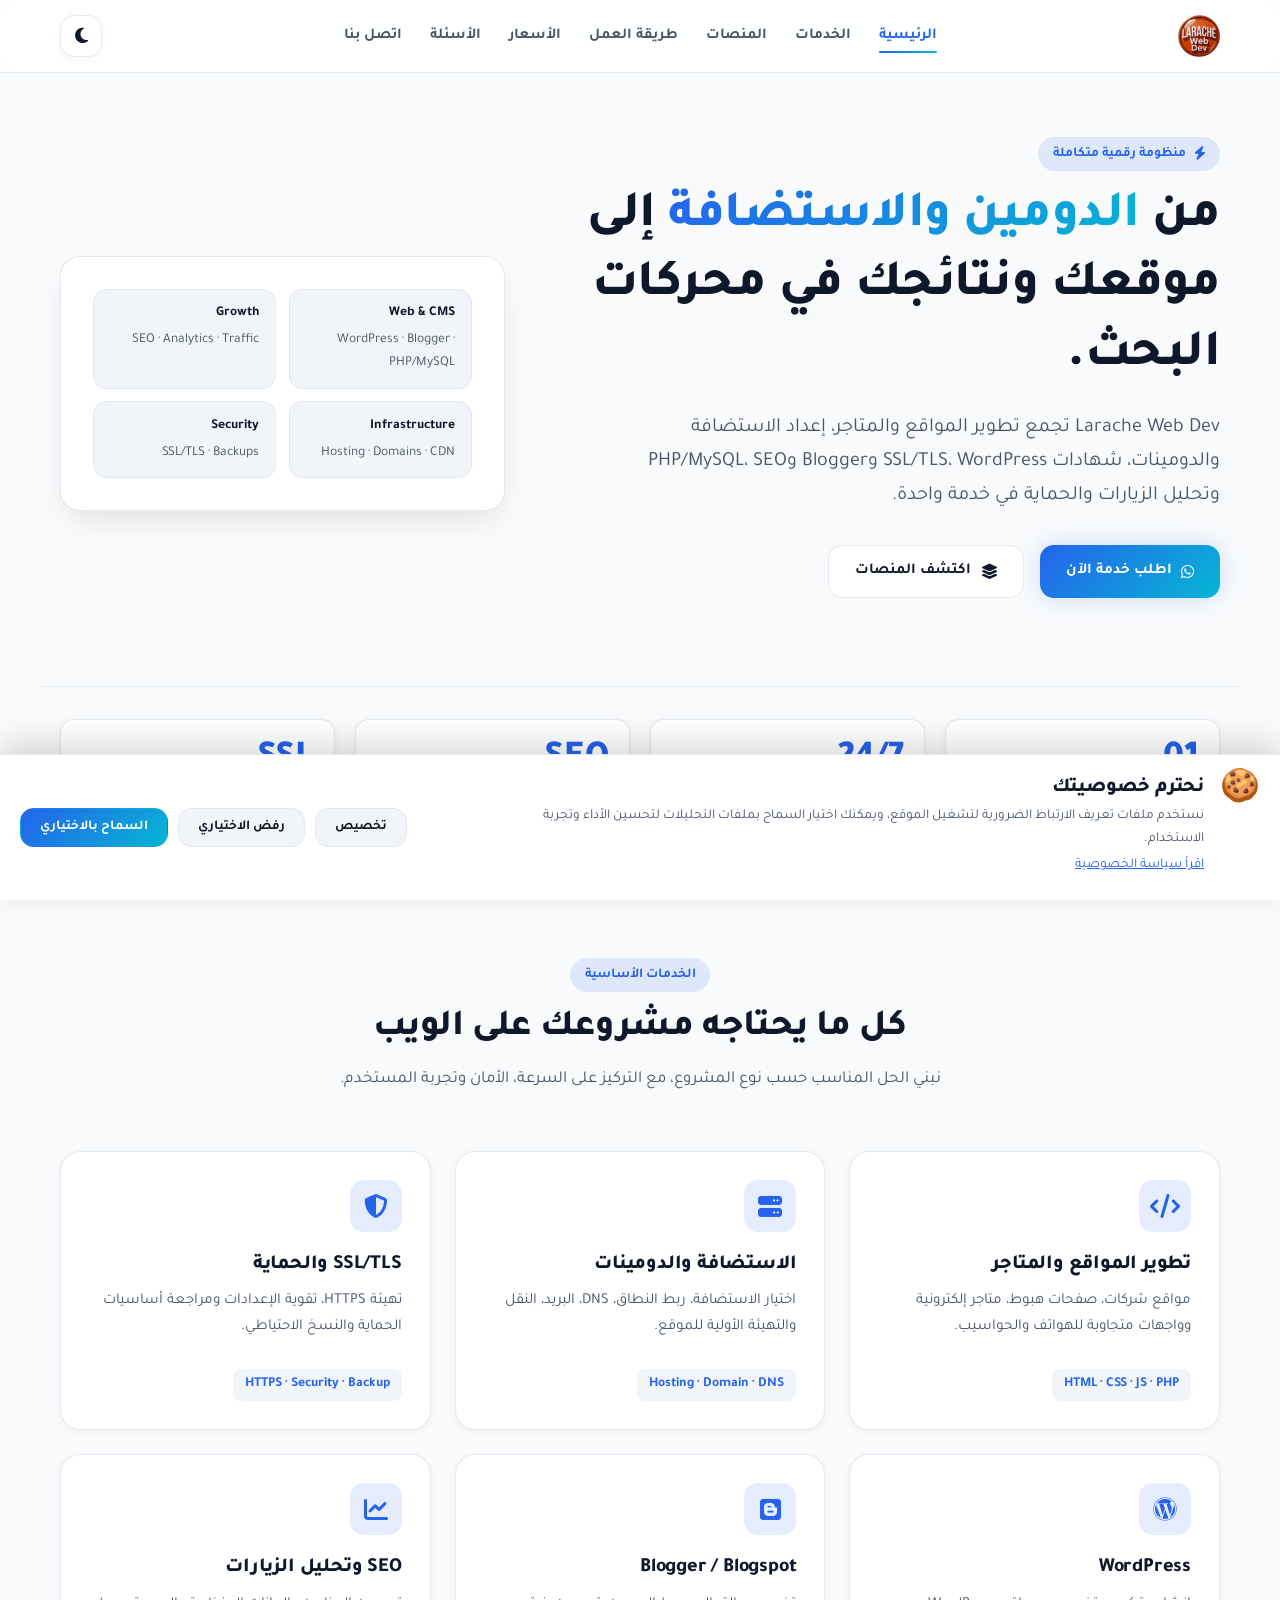
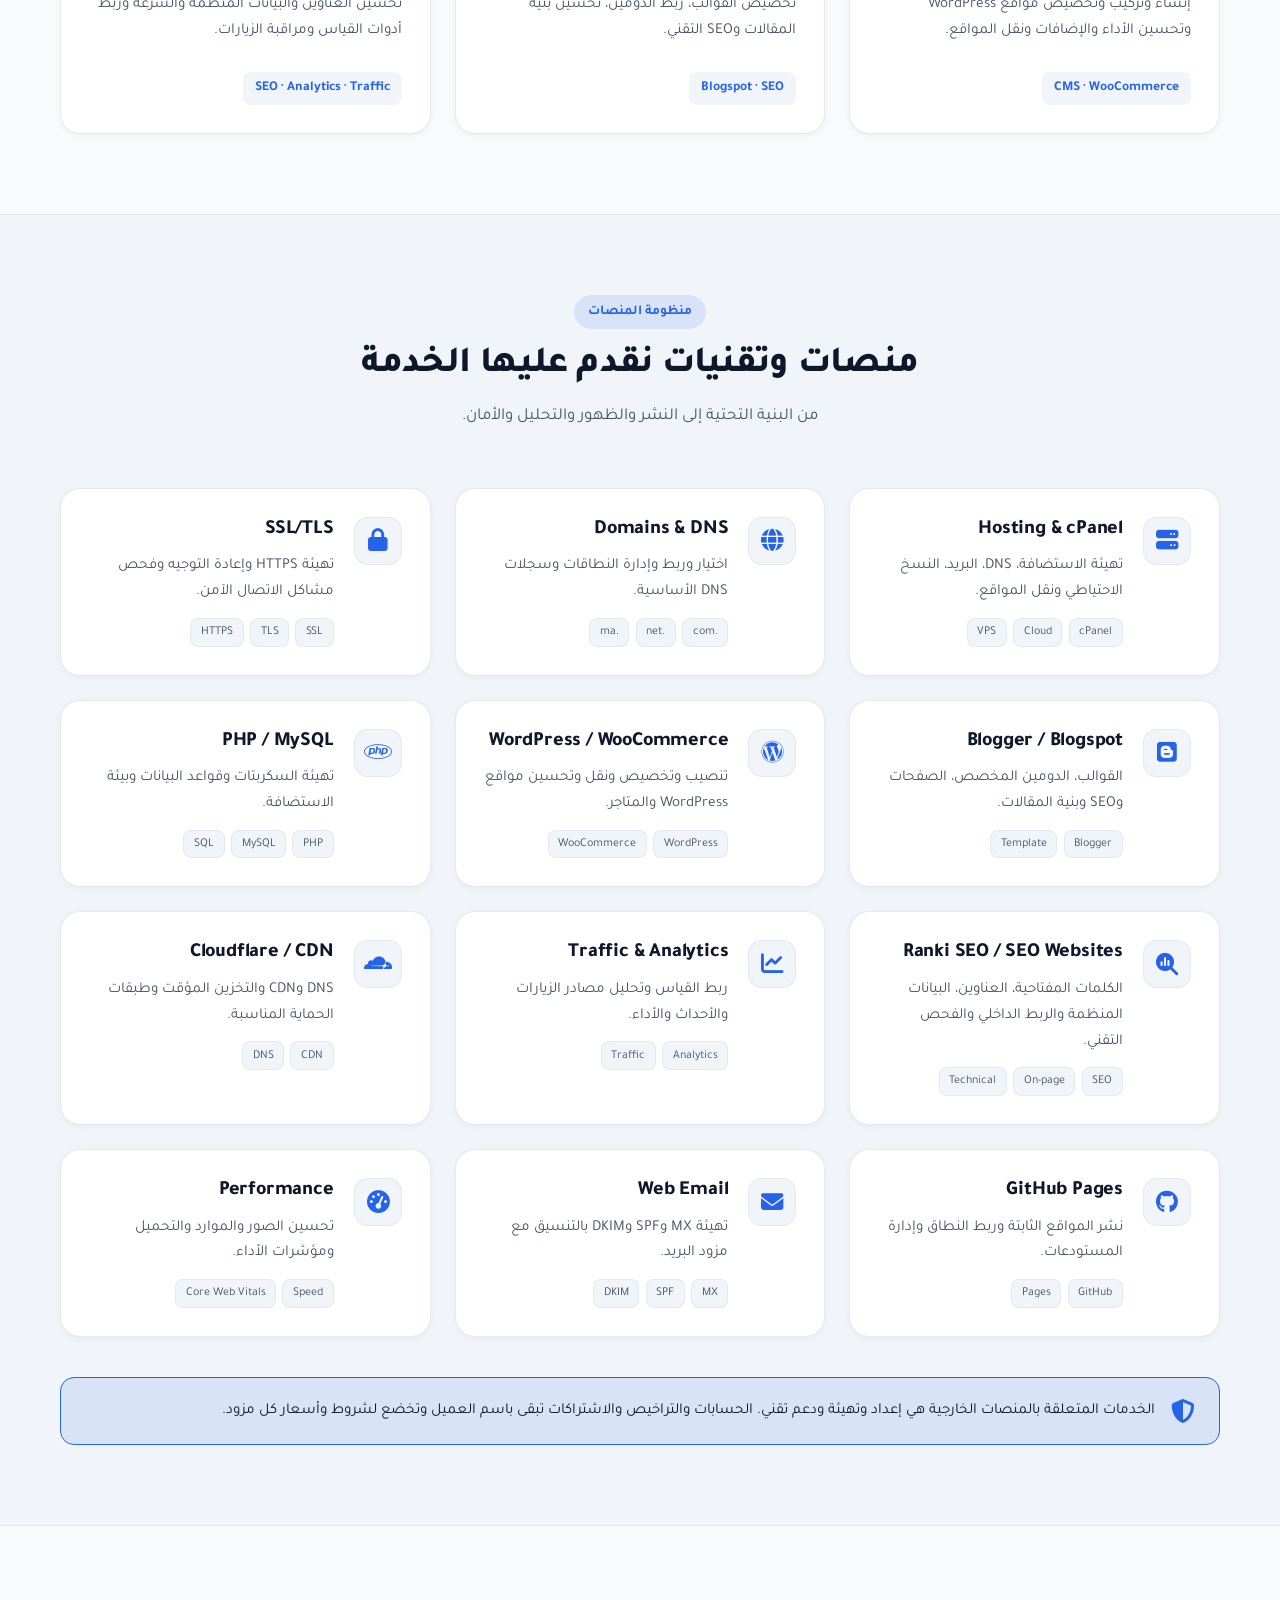
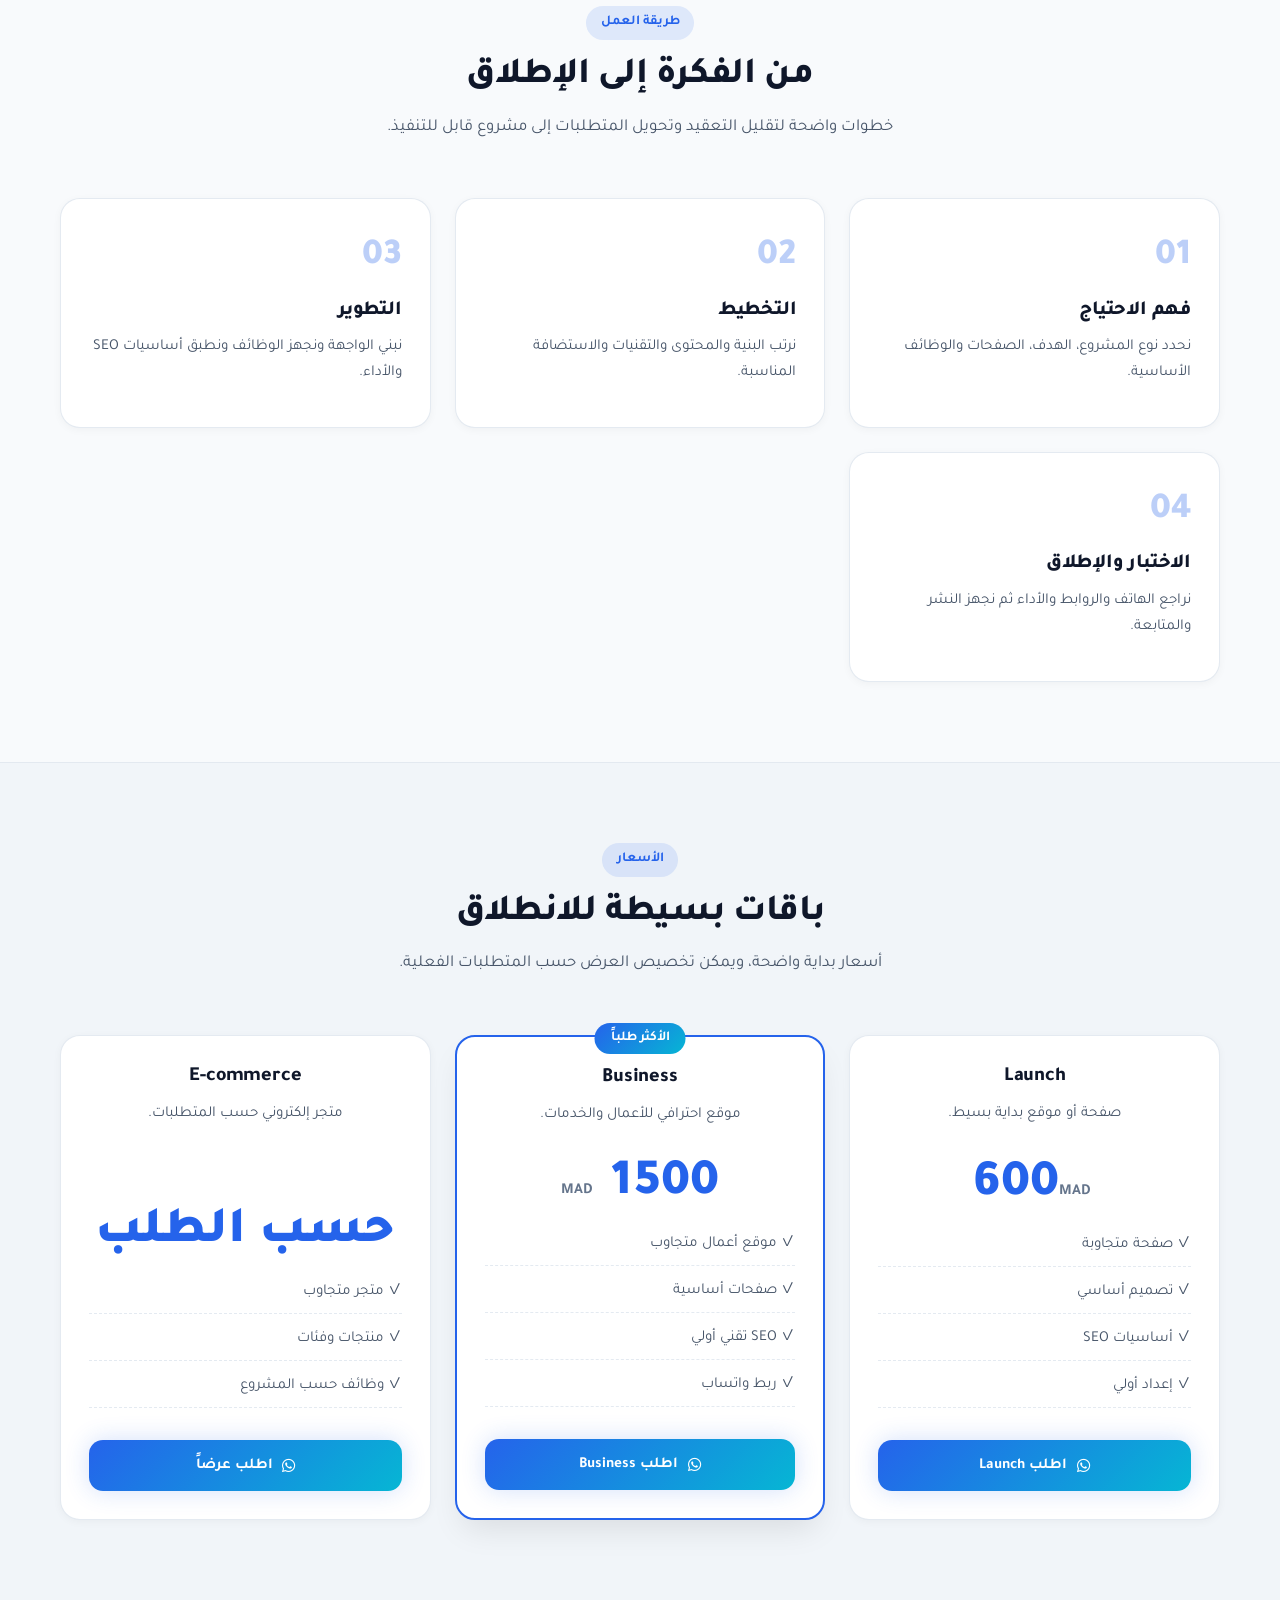
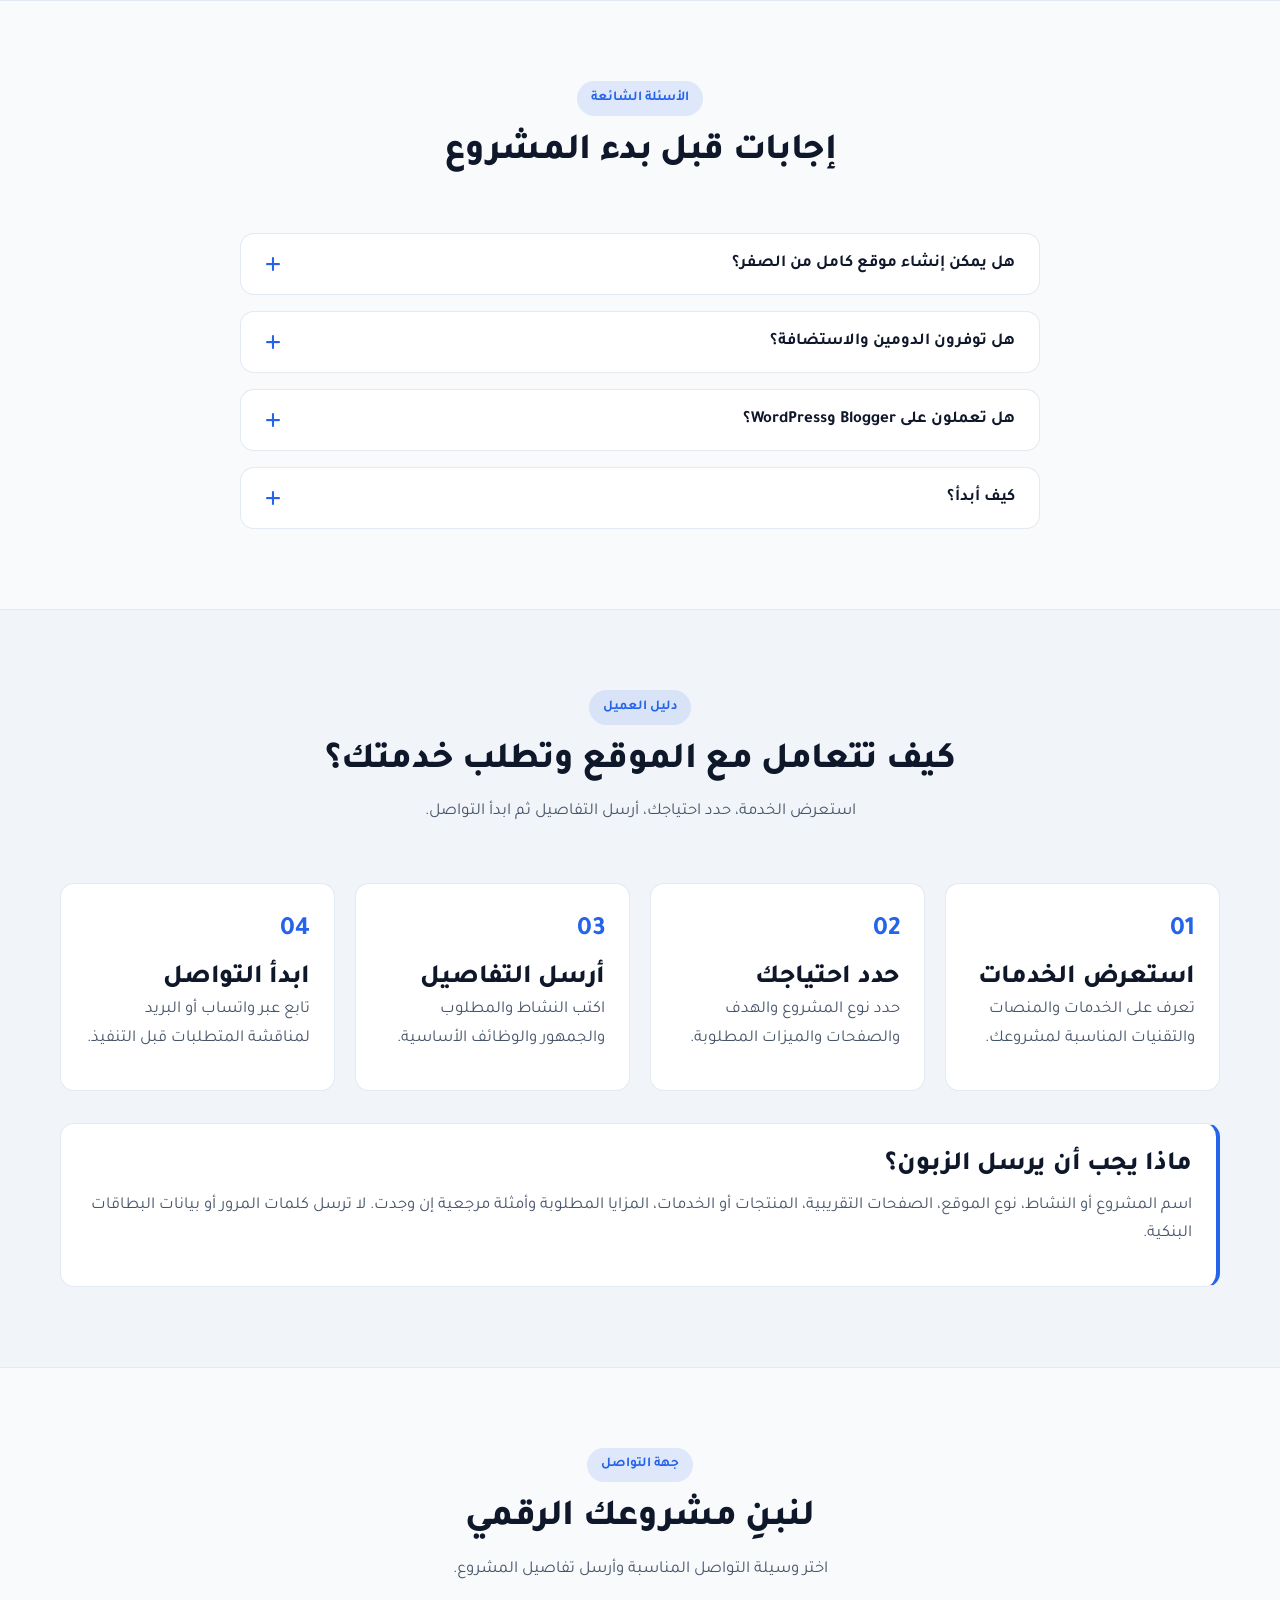
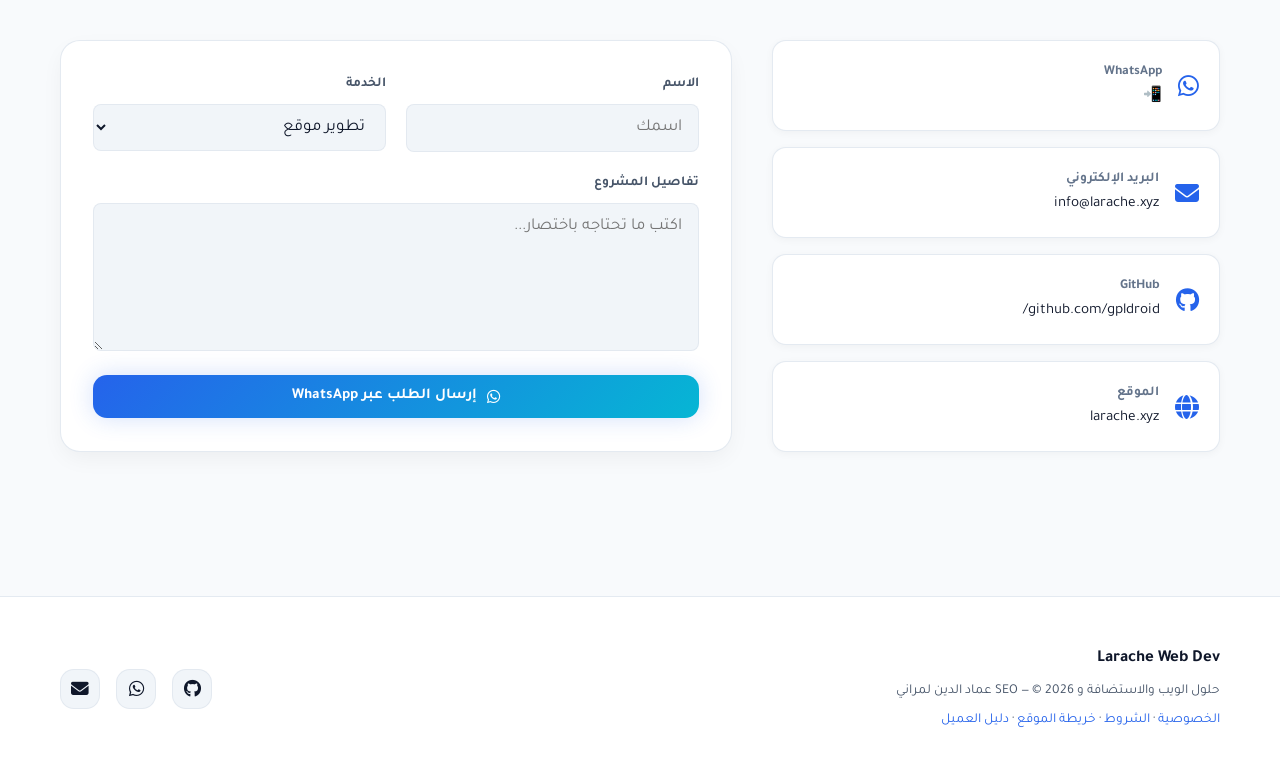
==== commit 732344a8: "Optimize AdSense code loading across site pages" ====
--- a/index.html
+++ b/index.html
@@ -7,7 +7,7 @@
 <meta name="twitter:card" content="summary_large_image"><meta name="twitter:title" content="Larache Web Dev"><meta name="twitter:description" content="تطوير المواقع والاستضافة والدومينات وSSL وWordPress وBlogger وPHP/MySQL وSEO."><meta name="twitter:image" content="https://larache.xyz/assets/LARACHE%20LOGO.webp"><meta name="twitter:image:alt" content="شعار Larache Web Dev">
 <link rel="preload" as="image" href="/assets/LARACHE%20LOGO.webp" type="image/webp" fetchpriority="high"><link rel="preconnect" href="https://fonts.googleapis.com"><link rel="preconnect" href="https://fonts.gstatic.com" crossorigin><link rel="preload" as="style" href="https://fonts.googleapis.com/css2?family=Cairo:wght@400;600;700;800&family=IBM+Plex+Sans+Arabic:wght@400;500;600;700&family=Tajawal:wght@400;500;700;800;900&display=swap" crossorigin><link rel="stylesheet" href="https://fonts.googleapis.com/css2?family=Cairo:wght@400;600;700;800&family=IBM+Plex+Sans+Arabic:wght@400;500;600;700&family=Tajawal:wght@400;500;700;800;900&display=swap" media="print" onload="this.media='all'"><noscript><link rel="stylesheet" href="https://fonts.googleapis.com/css2?family=Cairo:wght@400;600;700;800&family=IBM+Plex+Sans+Arabic:wght@400;500;600;700&family=Tajawal:wght@400;500;700;800;900&display=swap"></noscript><link rel="preload" as="style" href="/assets/css/style.css"><link rel="stylesheet" href="/assets/css/style.css"><link rel="preconnect" href="https://cdnjs.cloudflare.com" crossorigin><link rel="preload" as="style" href="https://cdnjs.cloudflare.com/ajax/libs/font-awesome/6.5.2/css/all.min.css" crossorigin><link rel="stylesheet" href="https://cdnjs.cloudflare.com/ajax/libs/font-awesome/6.5.2/css/all.min.css" media="print" onload="this.media='all'"><noscript><link rel="stylesheet" href="https://cdnjs.cloudflare.com/ajax/libs/font-awesome/6.5.2/css/all.min.css"></noscript>
 <title>Larache Web Dev | تصميم المواقع والاستضافة وSEO</title>
-<script type="application/ld+json">{"@context":"https://schema.org","@type":"ProfessionalService","name":"Larache Web Dev","url":"https://larache.xyz/","logo":"https://raw.githubusercontent.com/gpldroid/dev-v2/refs/heads/main/assets/LARACHE%20LOGO.webp","email":"info@larache.xyz","telephone":"+212783539816","areaServed":{"@type":"Country","name":"Morocco"},"founder":{"@type":"Person","name":"عماد الدين لمراني"},"knowsAbout":["Web Development","Hosting","Domains","SSL/TLS","WordPress","Blogger","PHP","MySQL","SEO","Analytics","Security"]}</script> <script>(()=>{let loaded=false;const load=()=>{if(loaded)return;loaded=true;const s=document.createElement("script");s.async=true;s.src="https://pagead2.googlesyndication.com/pagead/js/adsbygoogle.js?client=ca-pub-6996931662051674";s.crossOrigin="anonymous";document.head.appendChild(s)};window.addEventListener("load",()=>setTimeout(load,12000),{once:true});["pointerdown","scroll","keydown"].forEach(e=>window.addEventListener(e,load,{once:true,passive:true}))})();</script>
+<script type="application/ld+json">{"@context":"https://schema.org","@type":"ProfessionalService","name":"Larache Web Dev","url":"https://larache.xyz/","logo":"https://raw.githubusercontent.com/gpldroid/dev-v2/refs/heads/main/assets/LARACHE%20LOGO.webp","email":"info@larache.xyz","telephone":"+212783539816","areaServed":{"@type":"Country","name":"Morocco"},"founder":{"@type":"Person","name":"عماد الدين لمراني"},"knowsAbout":["Web Development","Hosting","Domains","SSL/TLS","WordPress","Blogger","PHP","MySQL","SEO","Analytics","Security"]}</script> <script async src="https://pagead2.googlesyndication.com/pagead/js/adsbygoogle.js?client=ca-pub-6996931662051674" crossorigin="anonymous"></script>
 </head>
 <body>
 <a class="skip" href="#main">تخطي إلى المحتوى</a><div class="progress" id="progress"></div>
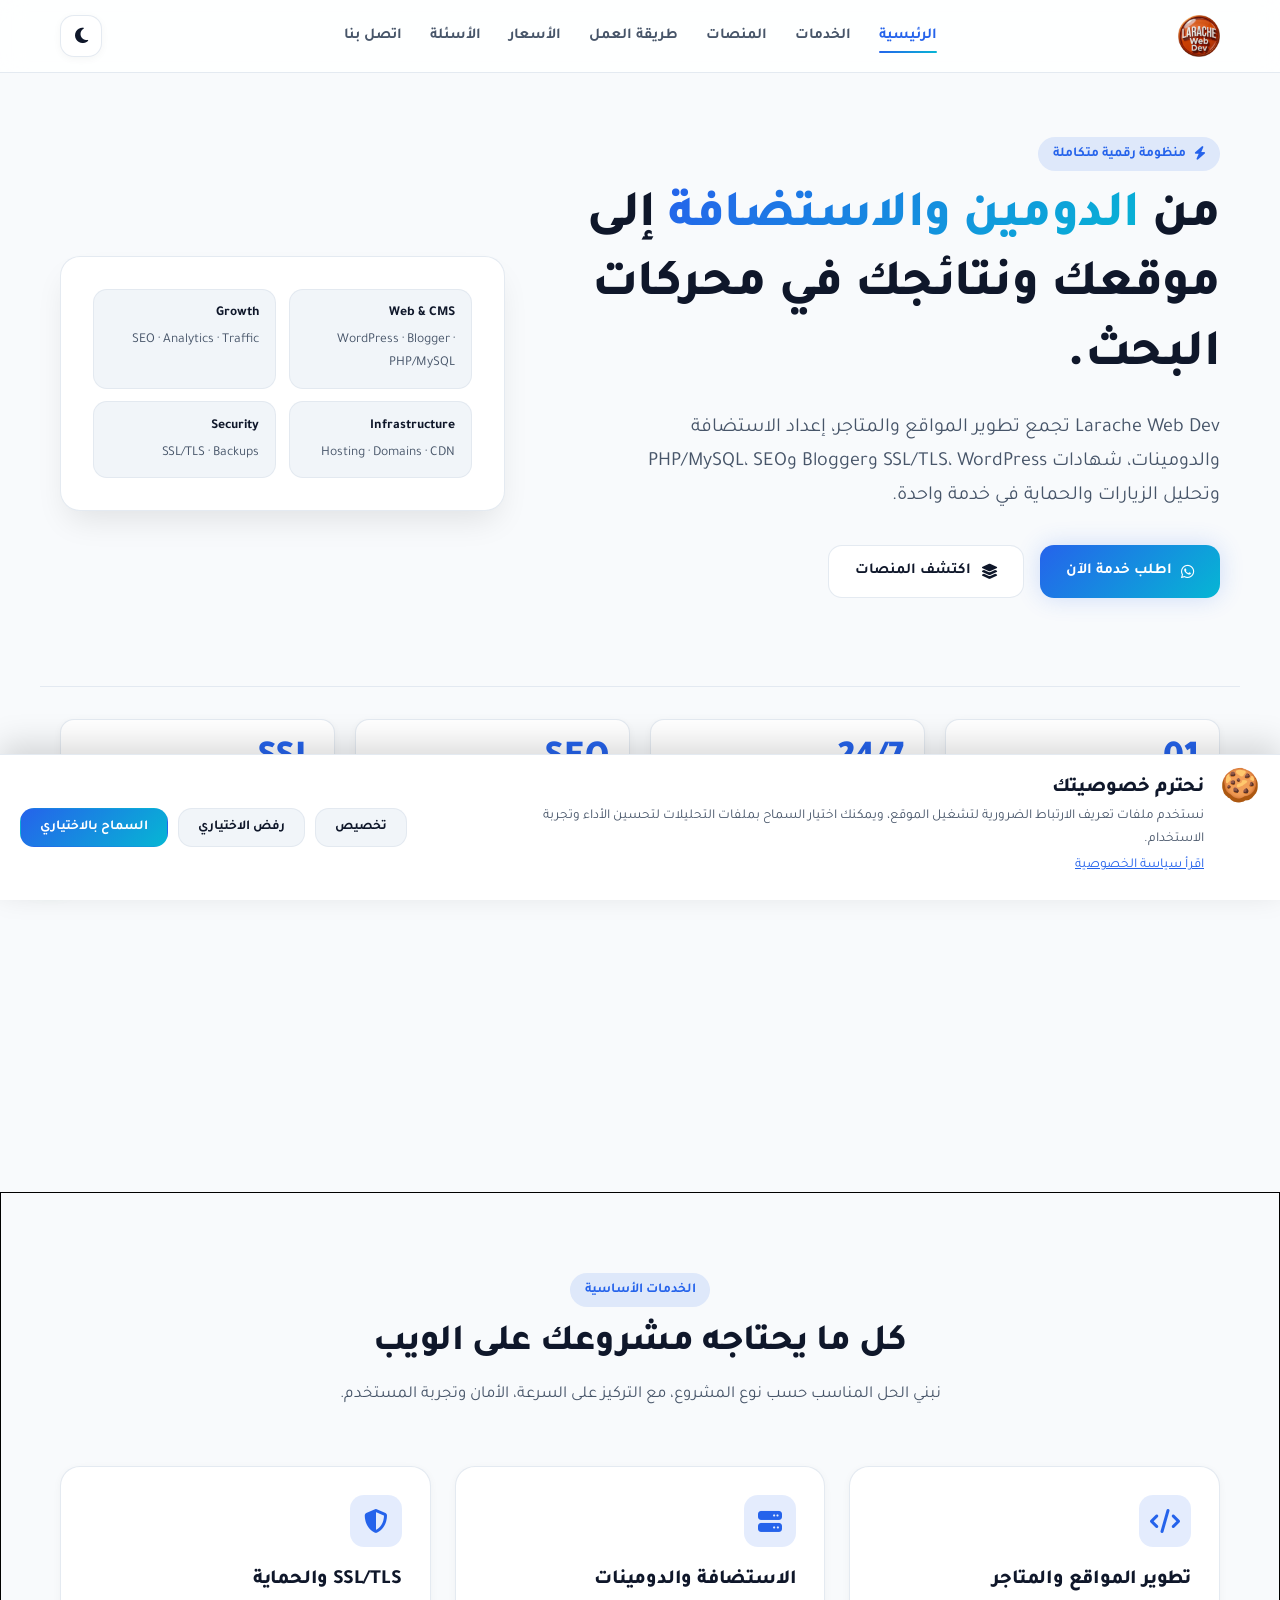
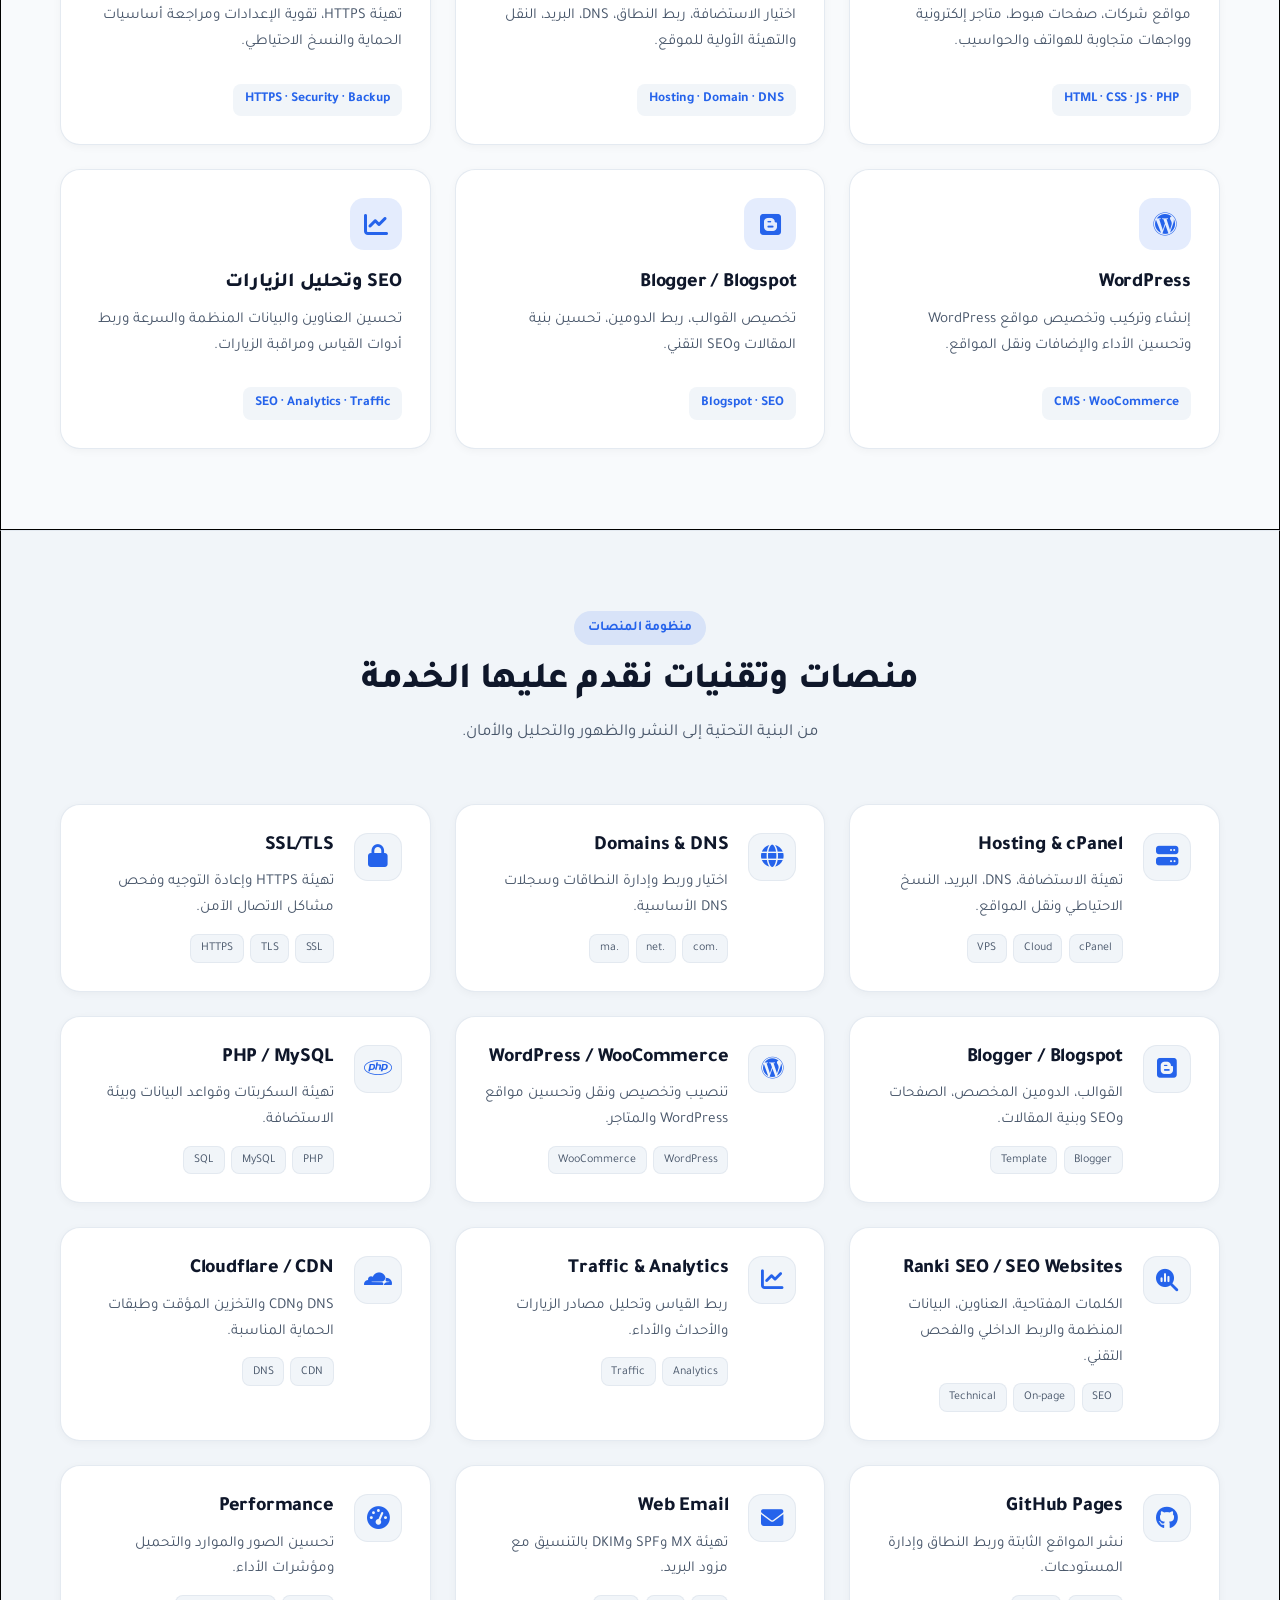
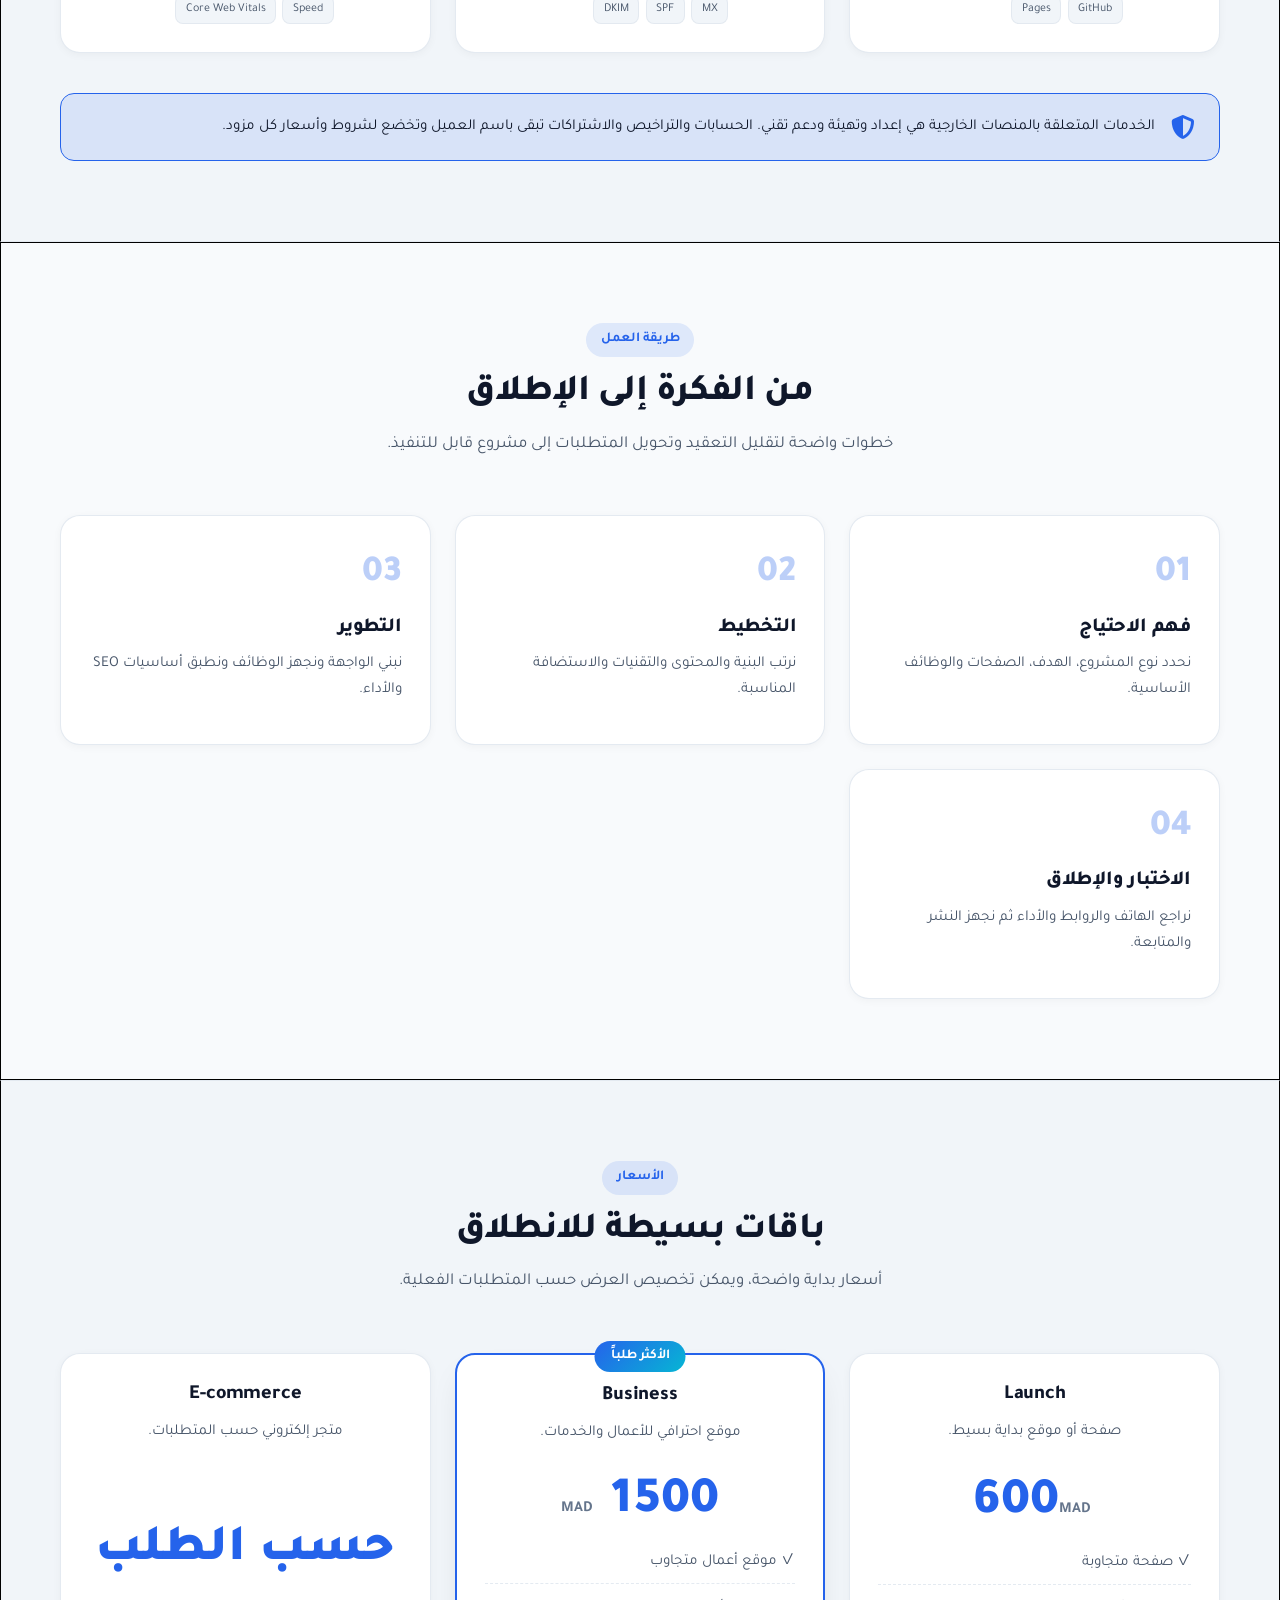
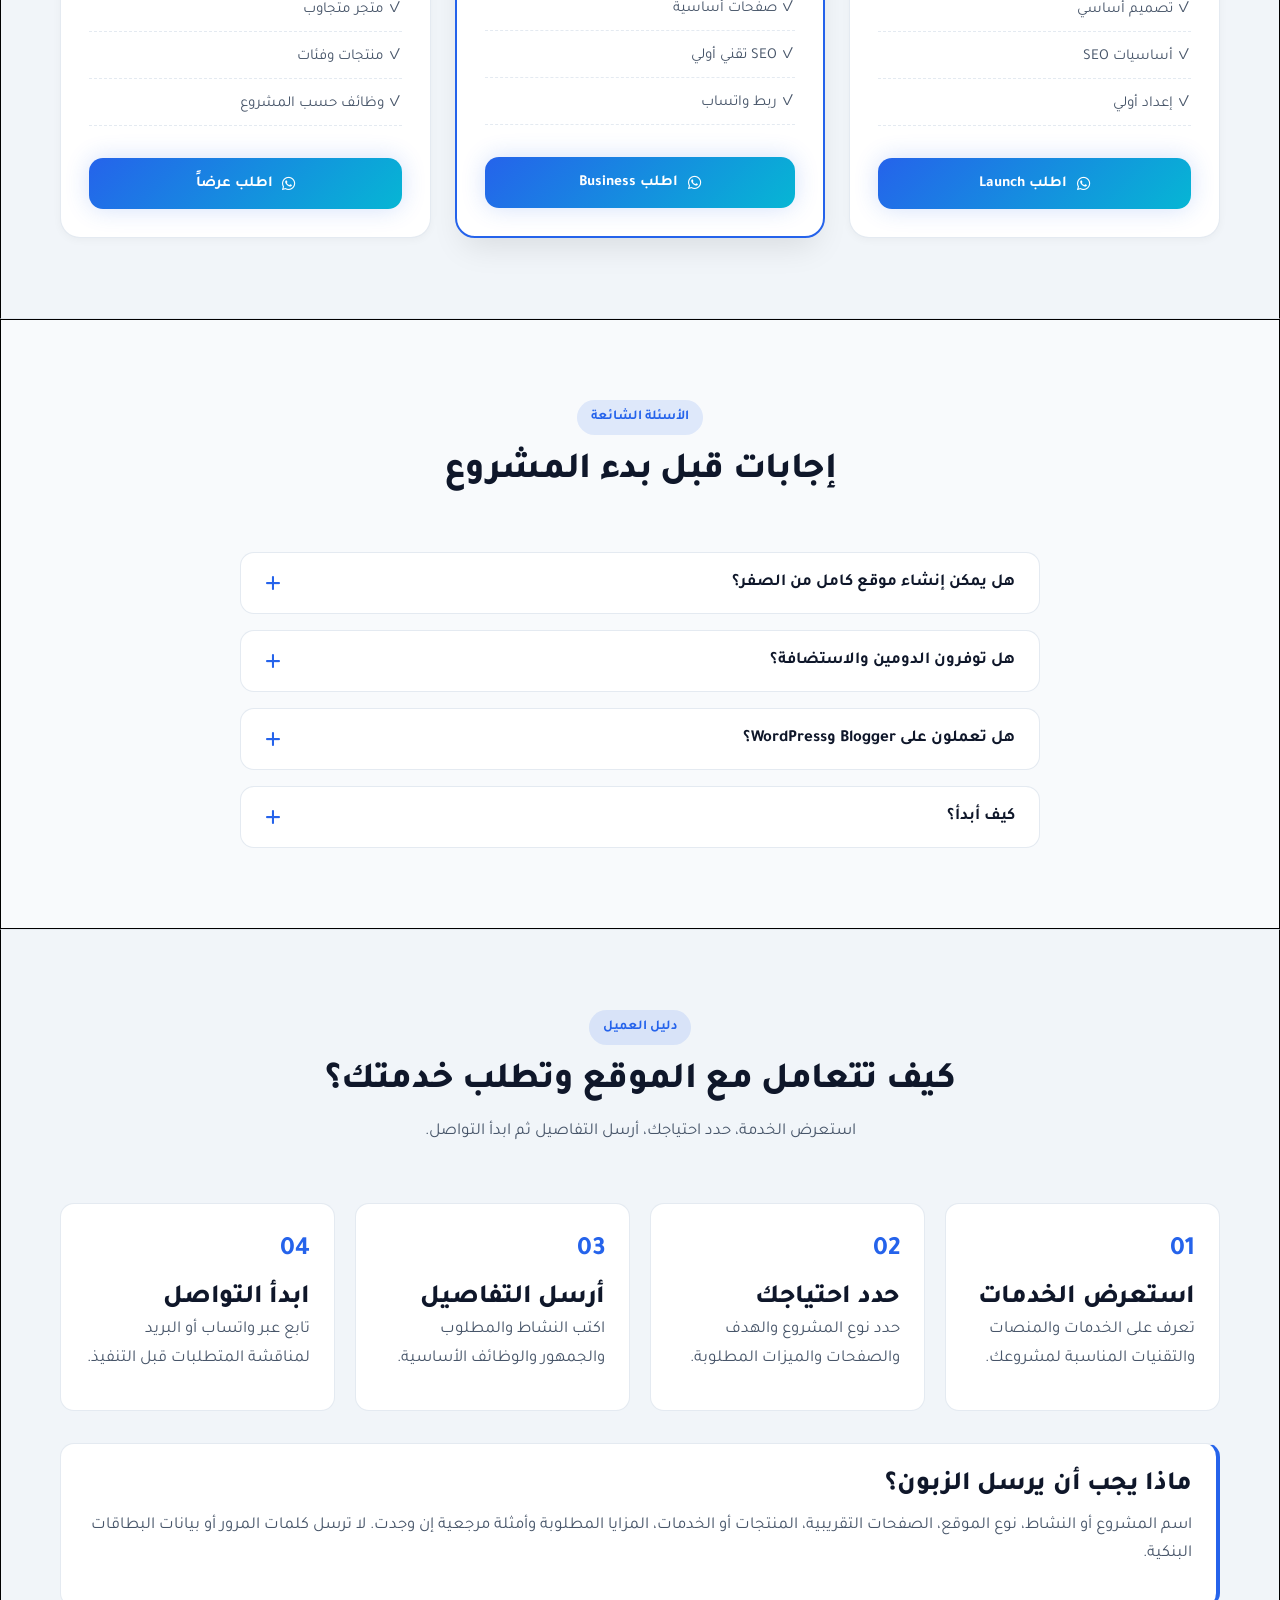
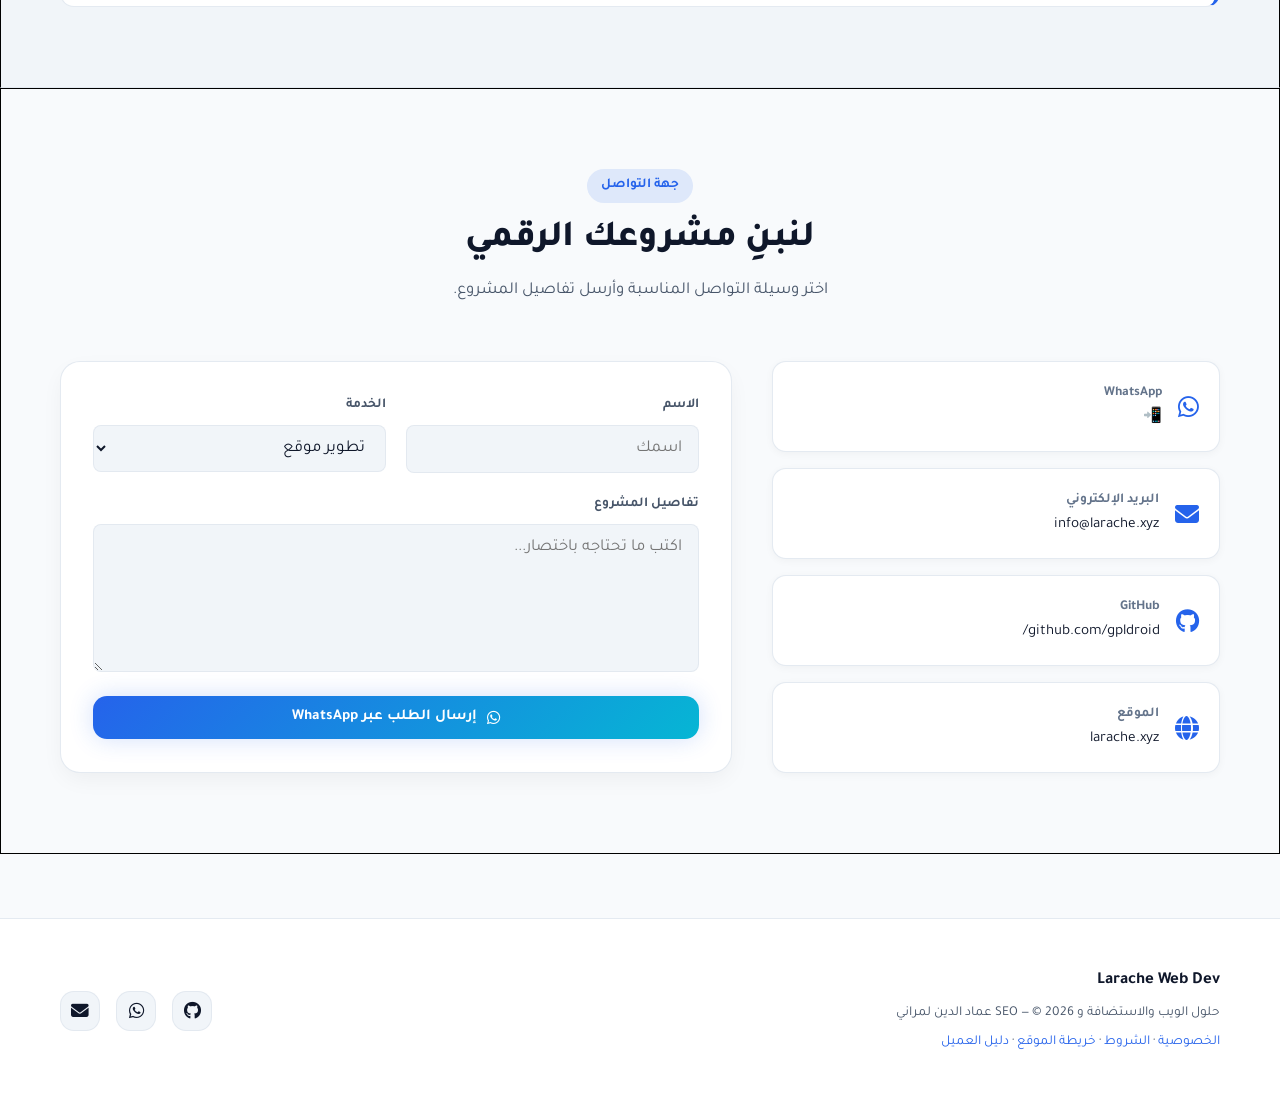
==== commit 51267074: "Add responsive AdSense in-article unit" ====
--- a/index.html
+++ b/index.html
@@ -18,6 +18,18 @@
 <nav class="mobile-nav container" id="mobileNav" aria-label="التنقل على الهاتف"><a href="#home">الرئيسية</a><a href="#services">الخدمات</a><a href="#platforms">المنصات</a><a href="#process">طريقة العمل</a><a href="#pricing">الأسعار</a><a href="#faq">الأسئلة</a><a href="#contact">اتصل بنا</a></nav></header>
 <main id="main">
 <section class="hero" id="home"><div class="container hero-grid"><div><span class="eyebrow"><i class="fa-solid fa-bolt"></i> منظومة رقمية متكاملة</span><h1>من <span class="gradient">الدومين والاستضافة</span> إلى موقعك ونتائجك في محركات البحث.</h1><p>Larache Web Dev تجمع تطوير المواقع والمتاجر، إعداد الاستضافة والدومينات، شهادات SSL/TLS، WordPress وBlogger وPHP/MySQL، SEO وتحليل الزيارات والحماية في خدمة واحدة.</p><div class="cta"><a class="btn btn-primary" href="https://wa.me/212783539816"><i class="fa-brands fa-whatsapp"></i> اطلب خدمة الآن</a><a class="btn btn-ghost" href="#platforms"><i class="fa-solid fa-layer-group"></i> اكتشف المنصات</a></div></div><div class="hero-card"><div class="hero-mini"><div class="mini"><b>Web & CMS</b>WordPress · Blogger · PHP/MySQL</div><div class="mini"><b>Growth</b>SEO · Analytics · Traffic</div><div class="mini"><b>Infrastructure</b>Hosting · Domains · CDN</div><div class="mini"><b>Security</b>SSL/TLS · Backups</div></div></div></div><div class="container metrics"><div class="metric"><b>01</b><small>منصة خدمات موحدة</small></div><div class="metric"><b>24/7</b><small>متابعة وأتمتة قدر الإمكان</small></div><div class="metric"><b>SEO</b><small>تهيئة تقنية ومحتوى</small></div><div class="metric"><b>SSL</b><small>أمان واتصال مشفر</small></div></div></section>
+<div class="container ad-container" aria-label="مساحة إعلانية" style="min-height:250px;margin:32px auto;text-align:center;overflow:hidden">
+  <ins class="adsbygoogle"
+       style="display:block;text-align:center"
+       data-ad-layout="in-article"
+       data-ad-format="fluid"
+       data-ad-client="ca-pub-6996931662051674"
+       data-ad-slot="5806370724"></ins>
+  <script>
+    (window.adsbygoogle = window.adsbygoogle || []).push({});
+  </script>
+</div>
+
 <section class="section" id="services"><div class="container"><div class="section-head"><span class="kicker">الخدمات الأساسية</span><h2>كل ما يحتاجه مشروعك على الويب</h2><p>نبني الحل المناسب حسب نوع المشروع، مع التركيز على السرعة، الأمان وتجربة المستخدم.</p></div><div class="grid services">
 <article class="card"><div class="service-icon"><i class="fa-solid fa-code"></i></div><h3>تطوير المواقع والمتاجر</h3><p>مواقع شركات، صفحات هبوط، متاجر إلكترونية وواجهات متجاوبة للهواتف والحواسيب.</p><span class="tag">HTML · CSS · JS · PHP</span></article>
 <article class="card"><div class="service-icon"><i class="fa-solid fa-server"></i></div><h3>الاستضافة والدومينات</h3><p>اختيار الاستضافة، ربط النطاق، DNS، البريد، النقل والتهيئة الأولية للموقع.</p><span class="tag">Hosting · Domain · DNS</span></article>
--- a/assets/css/style.css
+++ b/assets/css/style.css
@@ -510,6 +510,7 @@
 ========================================================================== */
 .section {
 padding: 5rem 0;
+  border:0.5px solid black;
 }
 
 .section.alt {
--- a/assets/css/style.css
+++ b/assets/css/style.css
@@ -510,6 +510,7 @@
 ========================================================================== */
 .section {
 padding: 5rem 0;
+  border:0.5px solid black;
 }
 
 .section.alt {
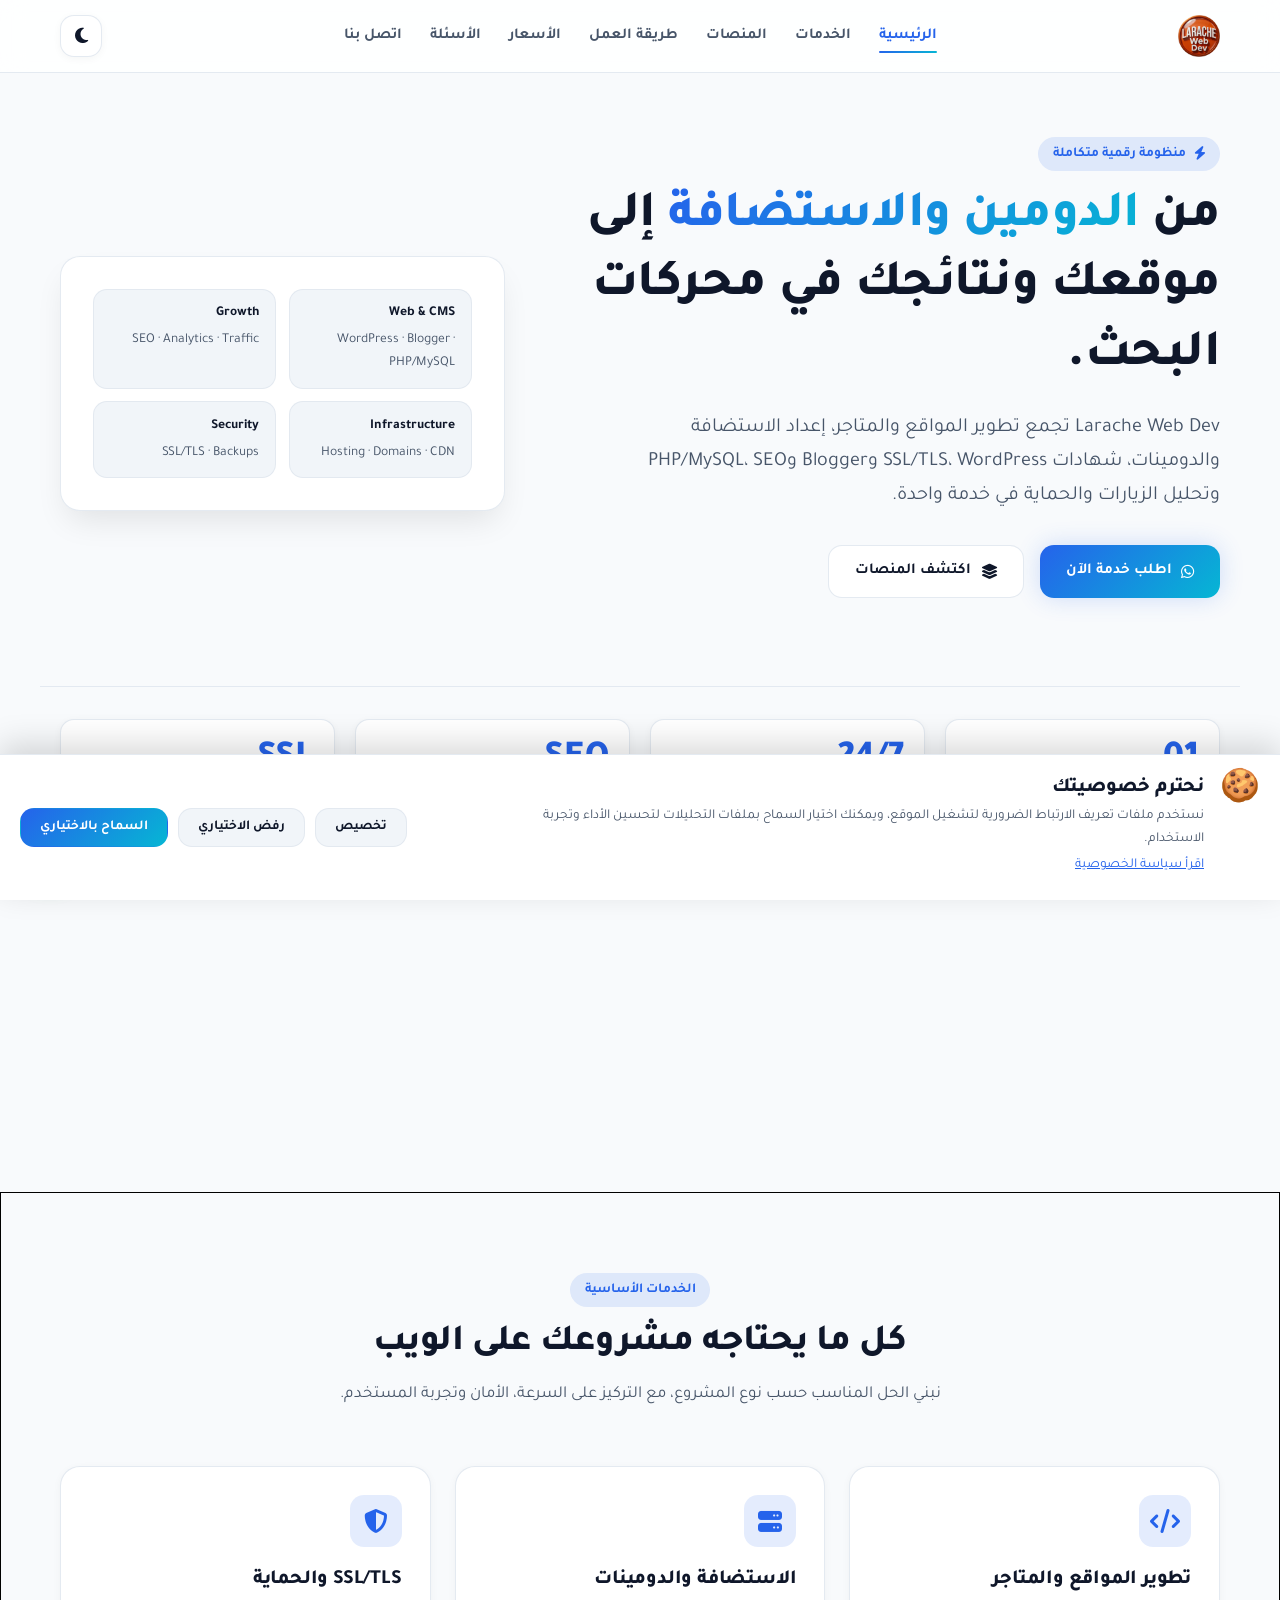
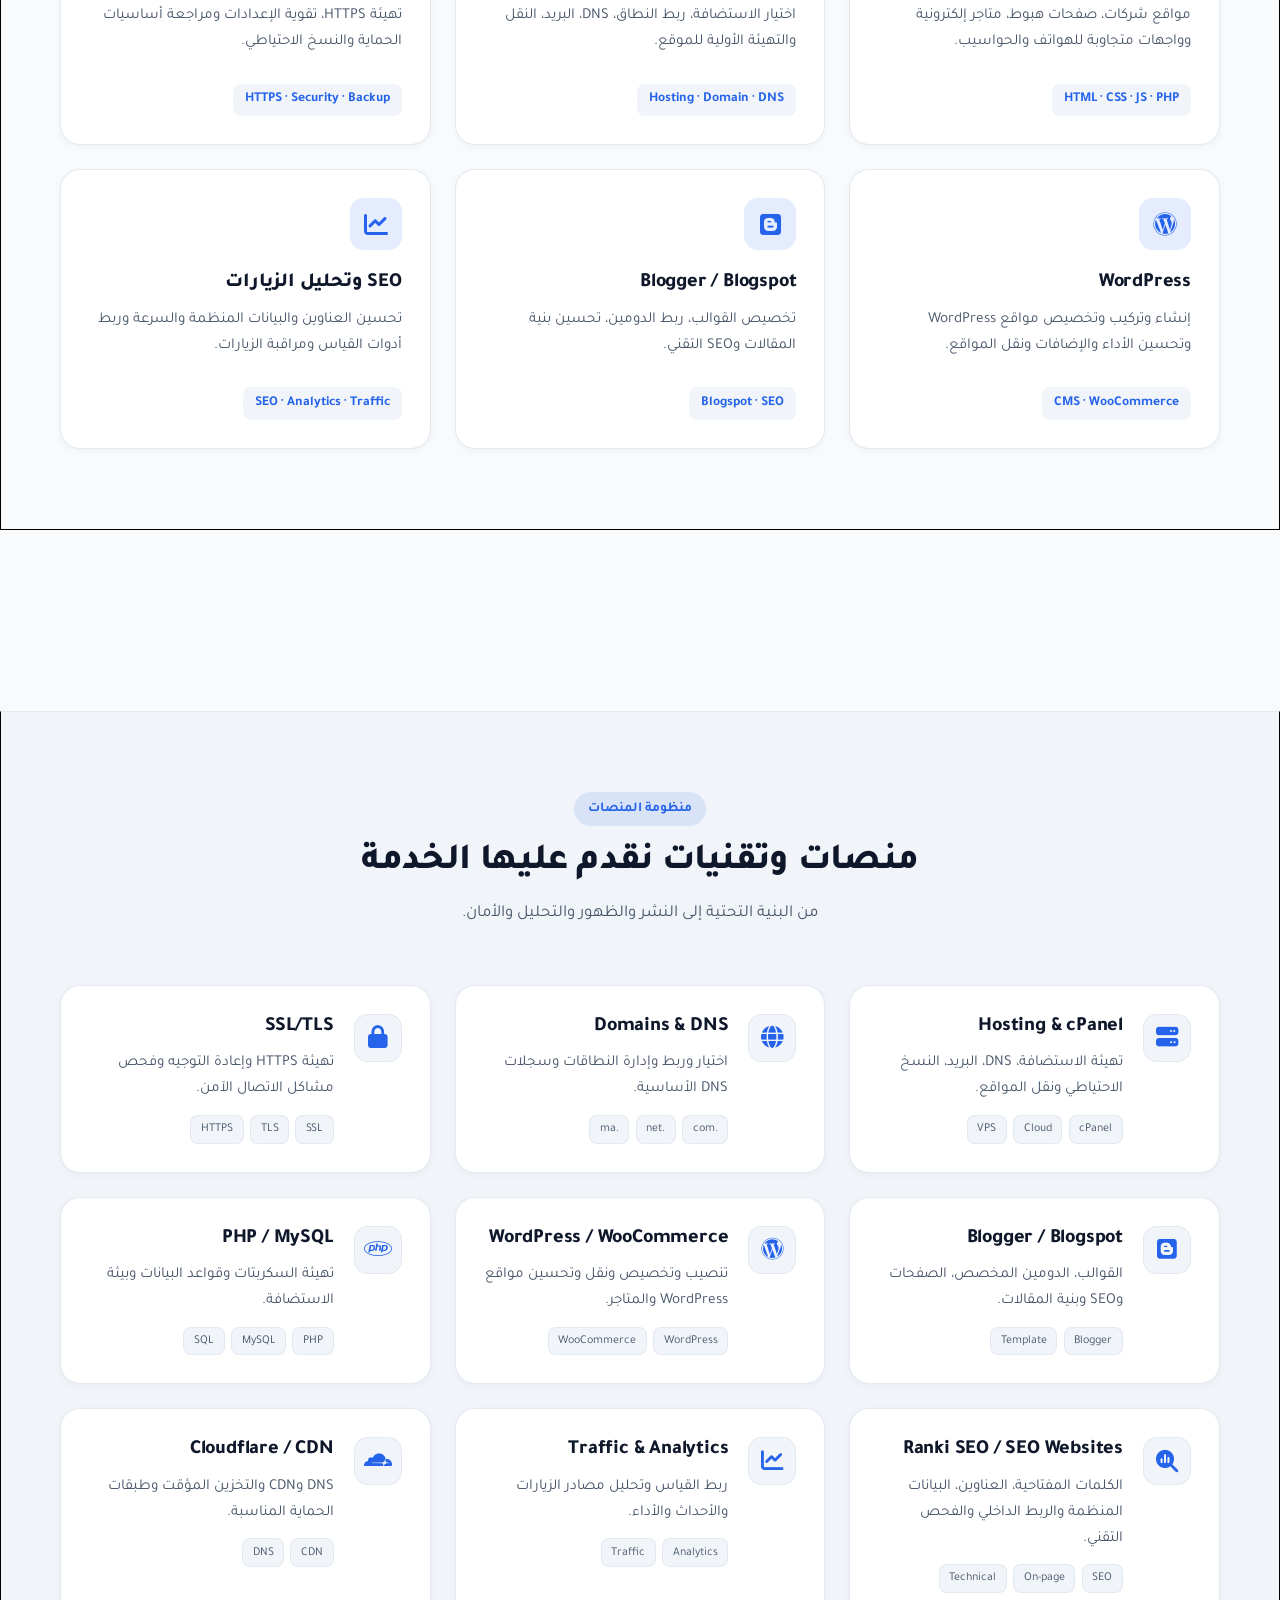
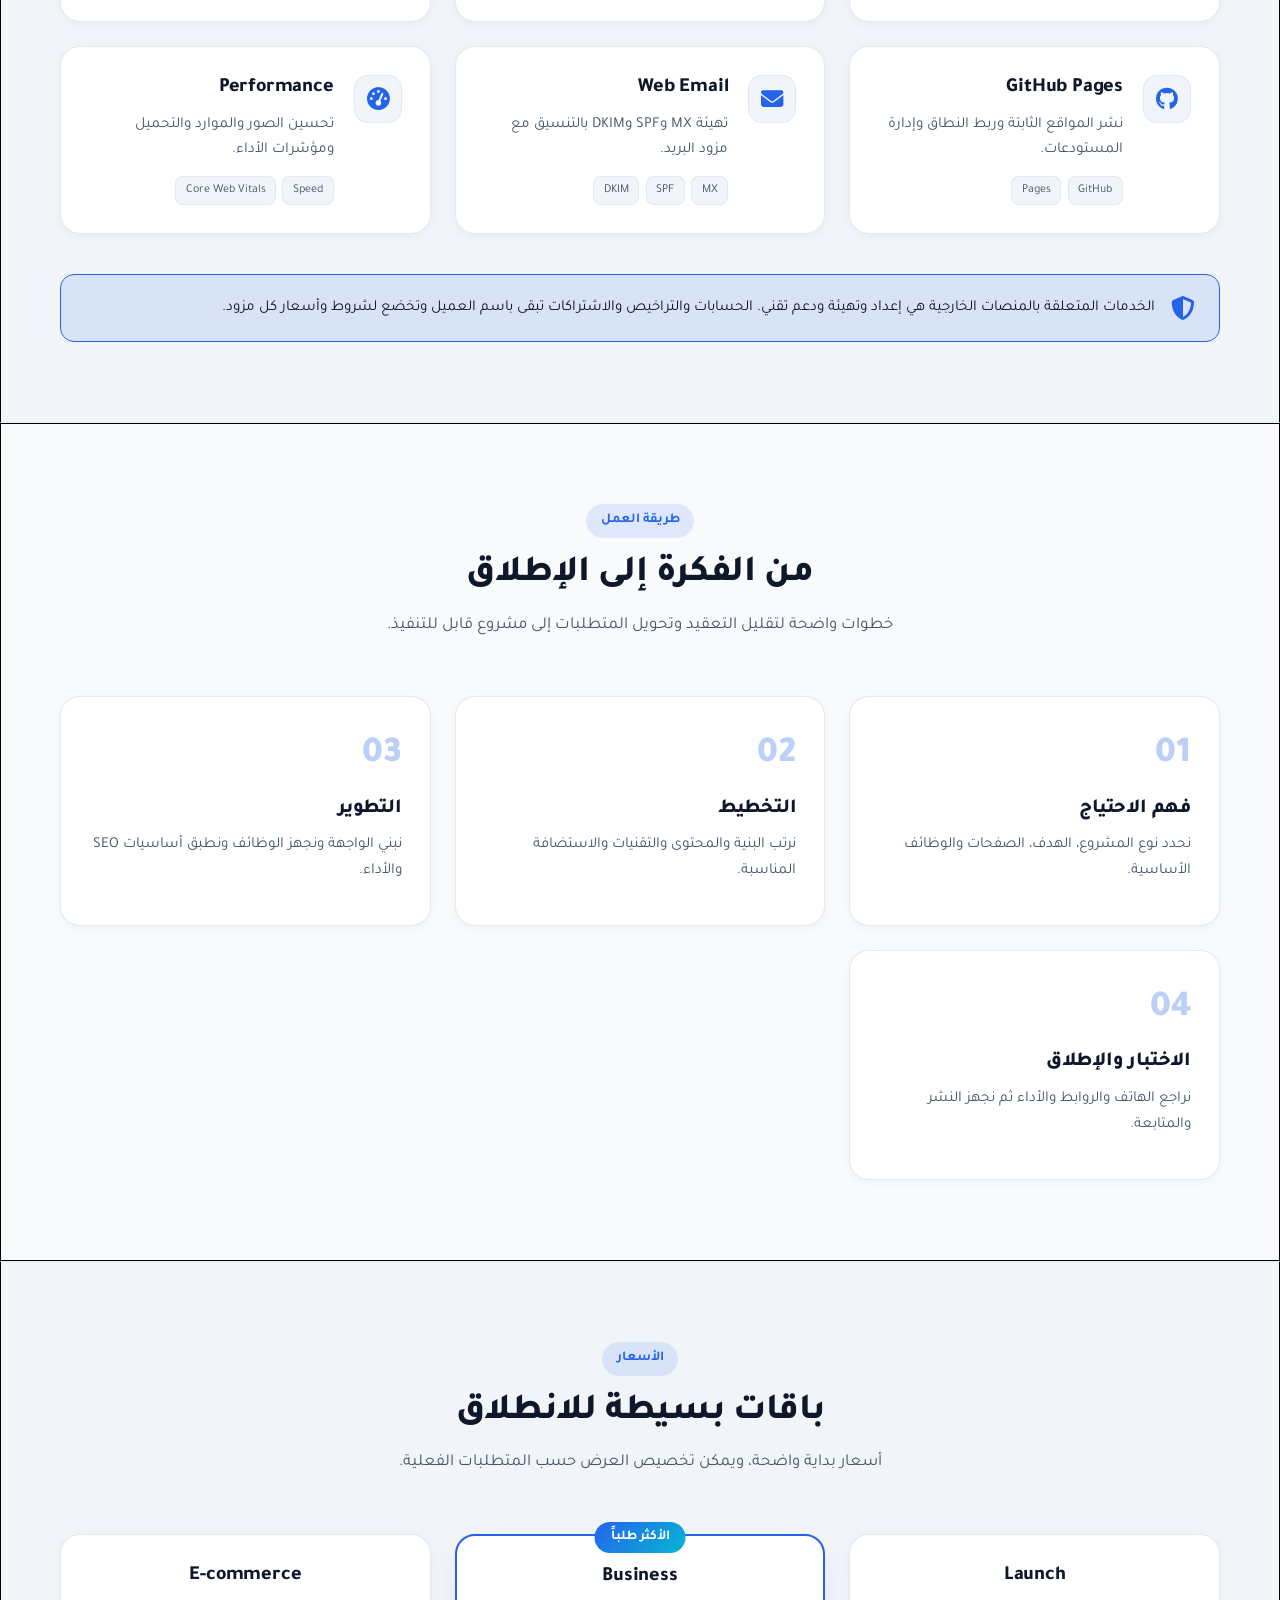
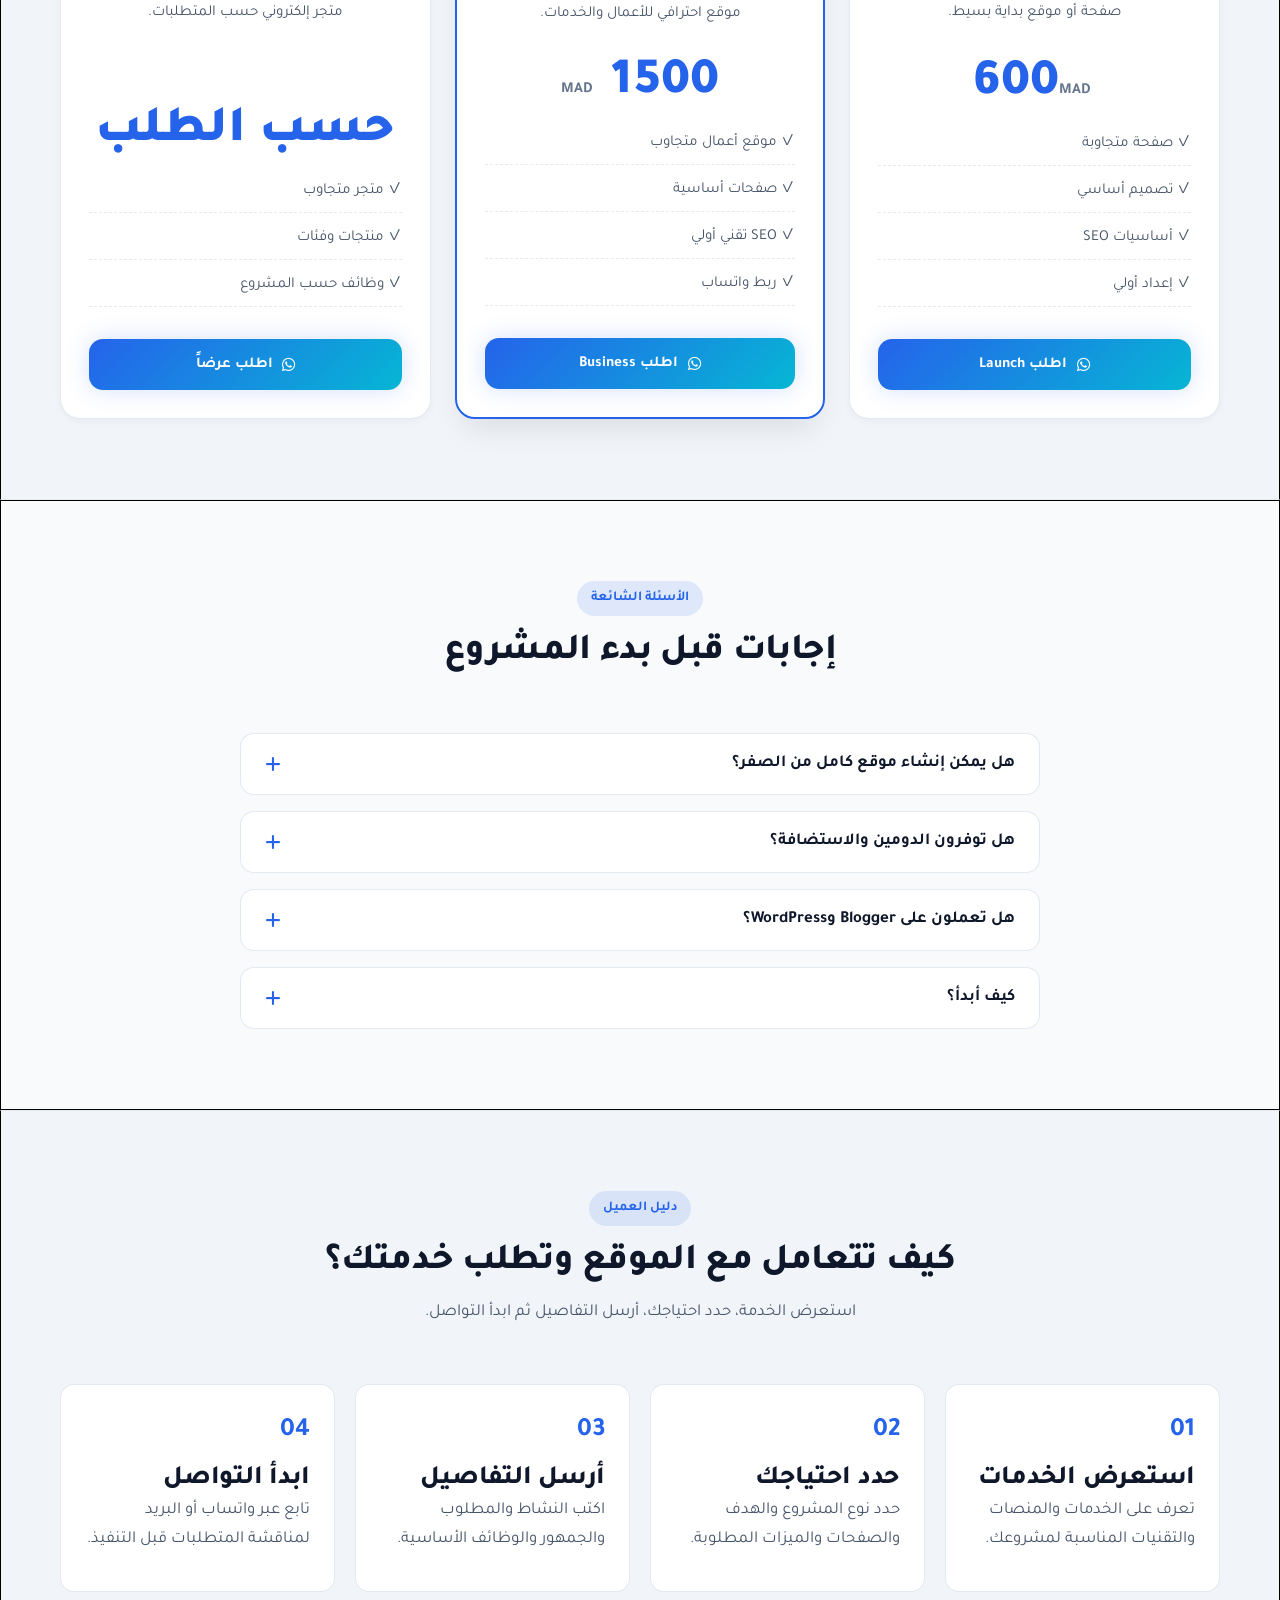
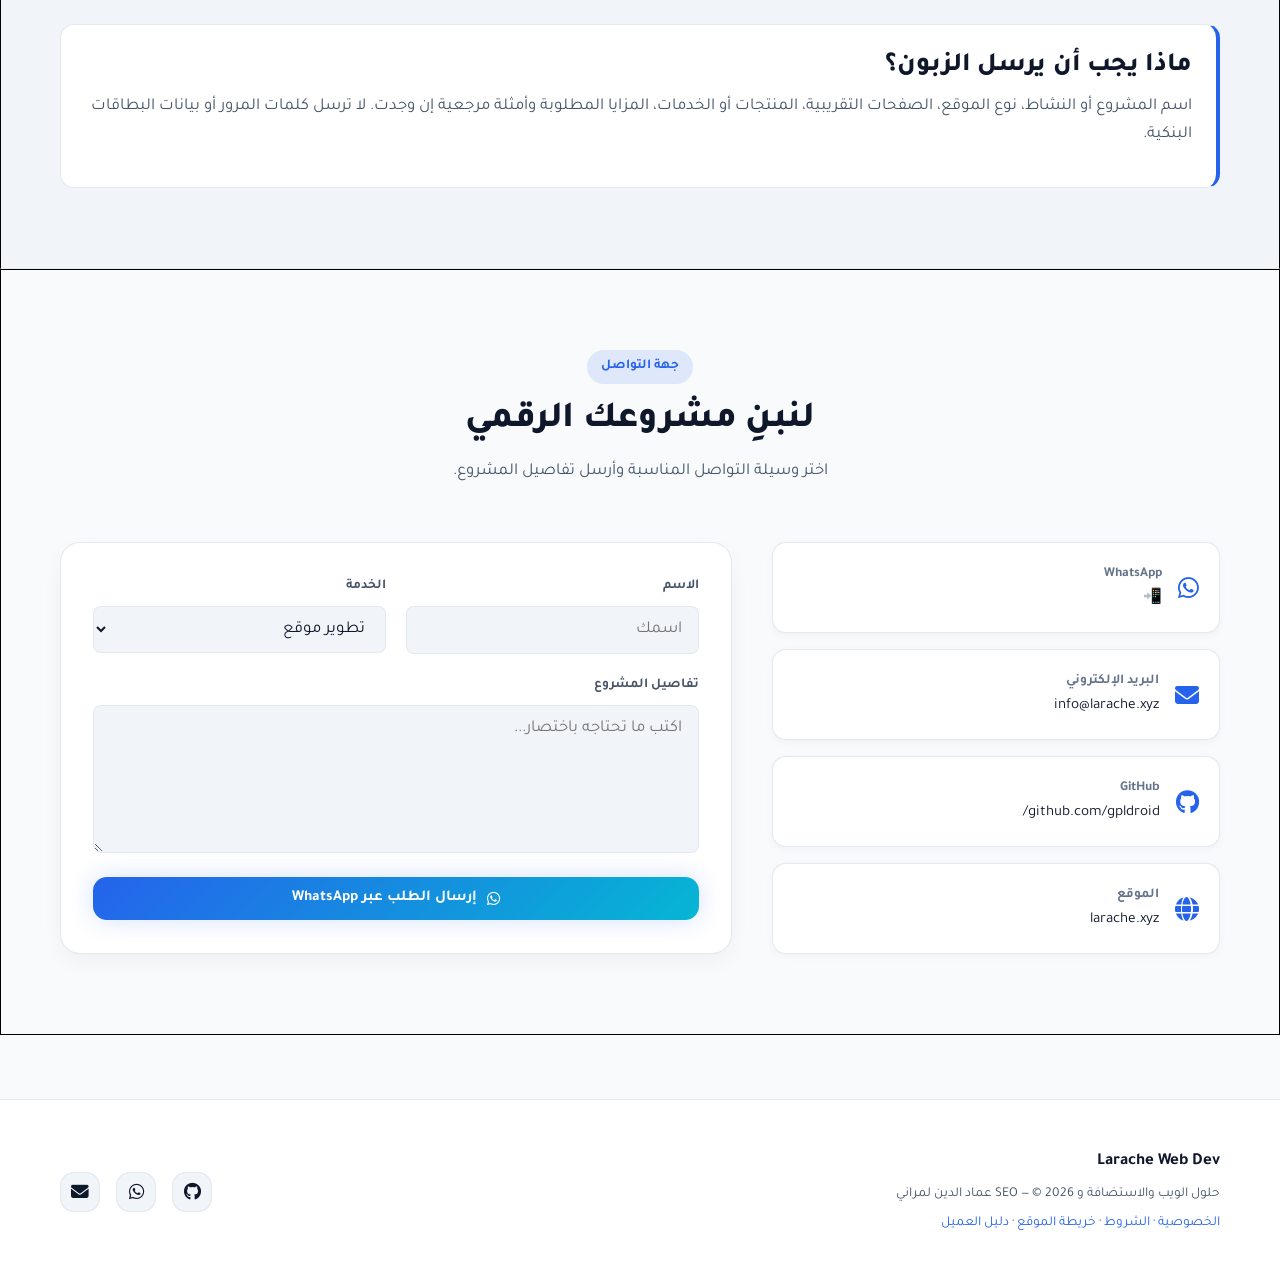
==== commit ebdc6460: "feat: add responsive 250x125 AdSense display unit" ====
--- a/index.html
+++ b/index.html
@@ -38,6 +38,15 @@
 <article class="card"><div class="service-icon"><i class="fa-brands fa-blogger"></i></div><h3>Blogger / Blogspot</h3><p>تخصيص القوالب، ربط الدومين، تحسين بنية المقالات وSEO التقني.</p><span class="tag">Blogspot · SEO</span></article>
 <article class="card"><div class="service-icon"><i class="fa-solid fa-chart-line"></i></div><h3>SEO وتحليل الزيارات</h3><p>تحسين العناوين والبيانات المنظمة والسرعة وربط أدوات القياس ومراقبة الزيارات.</p><span class="tag">SEO · Analytics · Traffic</span></article>
 </div></div></section>
+<div class="ad-container" aria-label="مساحة إعلانية" style="width:min(100%,300px);min-height:125px;margin:28px auto;display:flex;align-items:center;justify-content:center;overflow:hidden">
+  <ins class="adsbygoogle"
+       style="display:inline-block;width:250px;height:125px"
+       data-ad-client="ca-pub-6996931662051674"
+       data-ad-slot="1190274186"></ins>
+  <script>
+    (window.adsbygoogle = window.adsbygoogle || []).push({});
+  </script>
+</div>
 <section class="section alt" id="platforms"><div class="container"><div class="section-head"><span class="kicker">منظومة المنصات</span><h2>منصات وتقنيات نقدم عليها الخدمة</h2><p>من البنية التحتية إلى النشر والظهور والتحليل والأمان.</p></div><div class="grid platforms">
 <article class="card platform"><div class="platform-icon"><i class="fa-solid fa-server"></i></div><div><h3>Hosting & cPanel</h3><p>تهيئة الاستضافة، DNS، البريد، النسخ الاحتياطي ونقل المواقع.</p><div class="chips"><span>cPanel</span><span>Cloud</span><span>VPS</span></div></div></article>
 <article class="card platform"><div class="platform-icon"><i class="fa-solid fa-globe"></i></div><div><h3>Domains & DNS</h3><p>اختيار وربط وإدارة النطاقات وسجلات DNS الأساسية.</p><div class="chips"><span>.com</span><span>.net</span><span>.ma</span></div></div></article>
